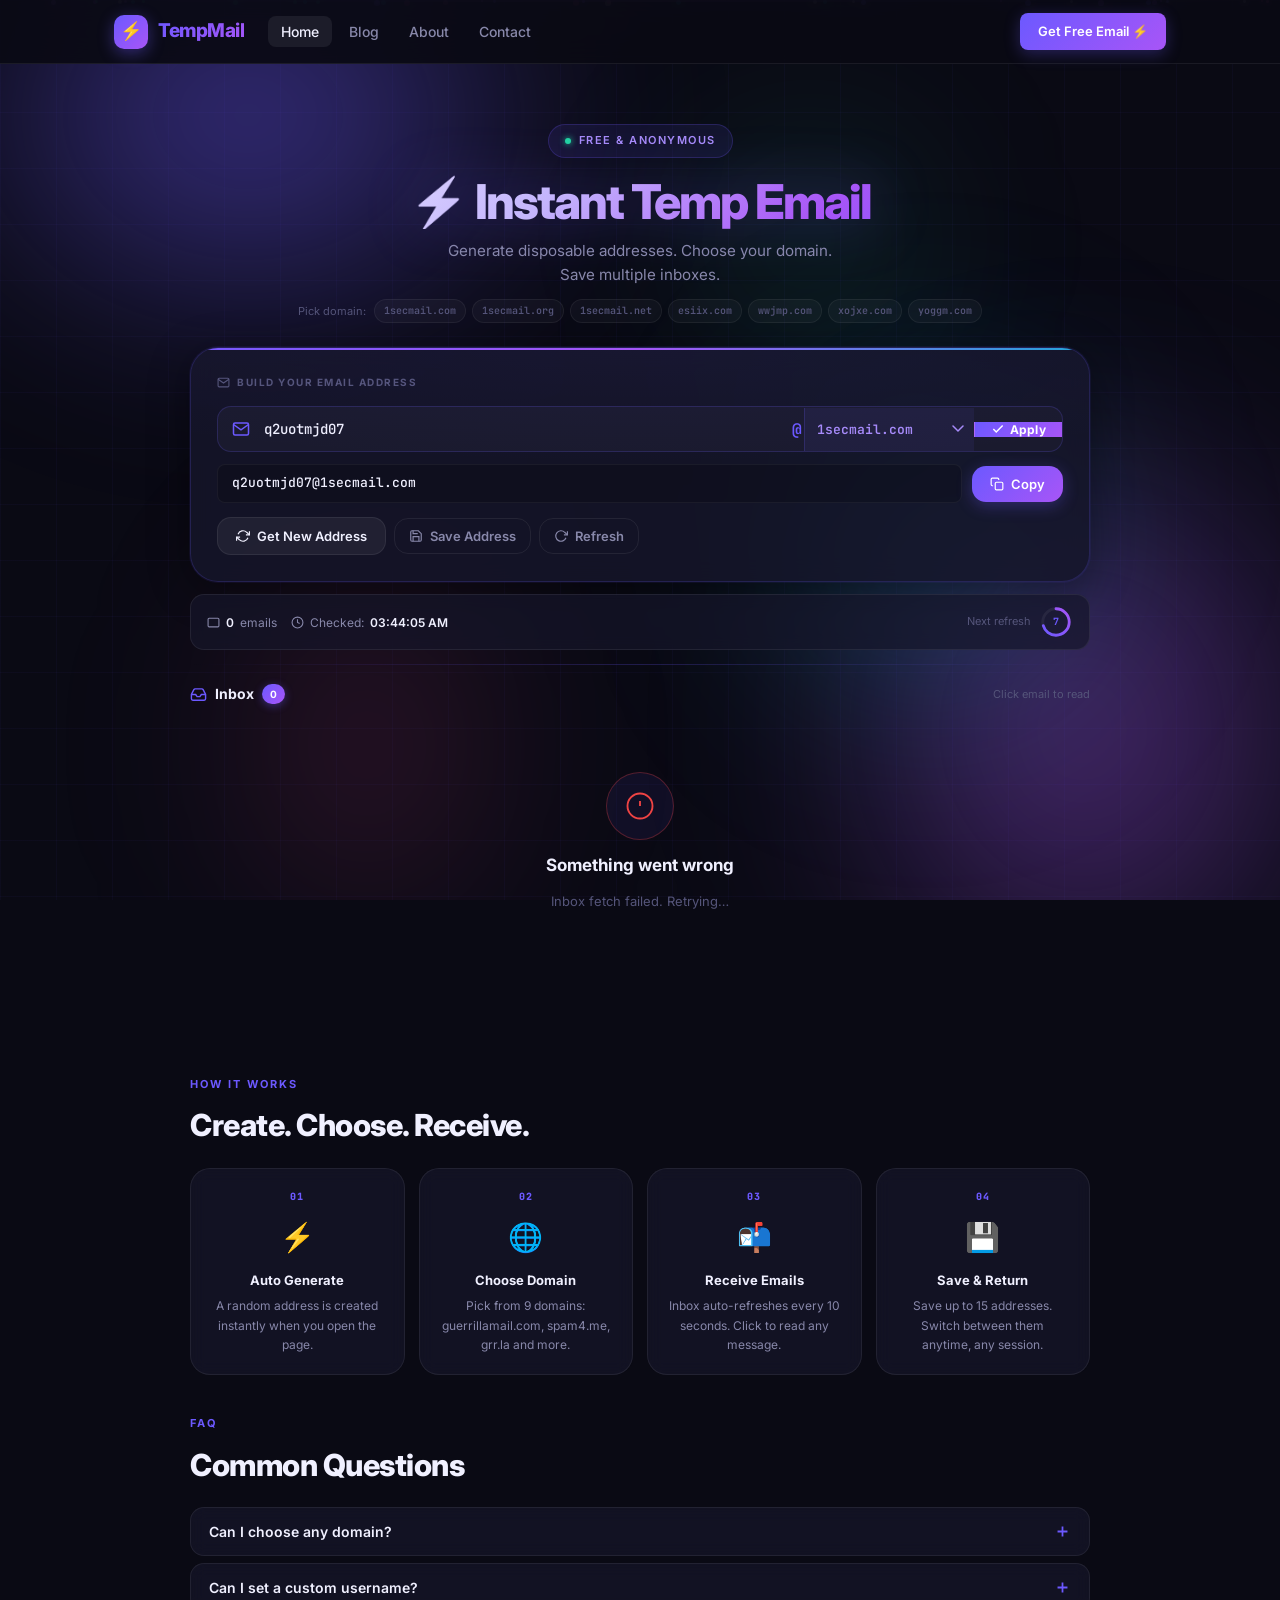
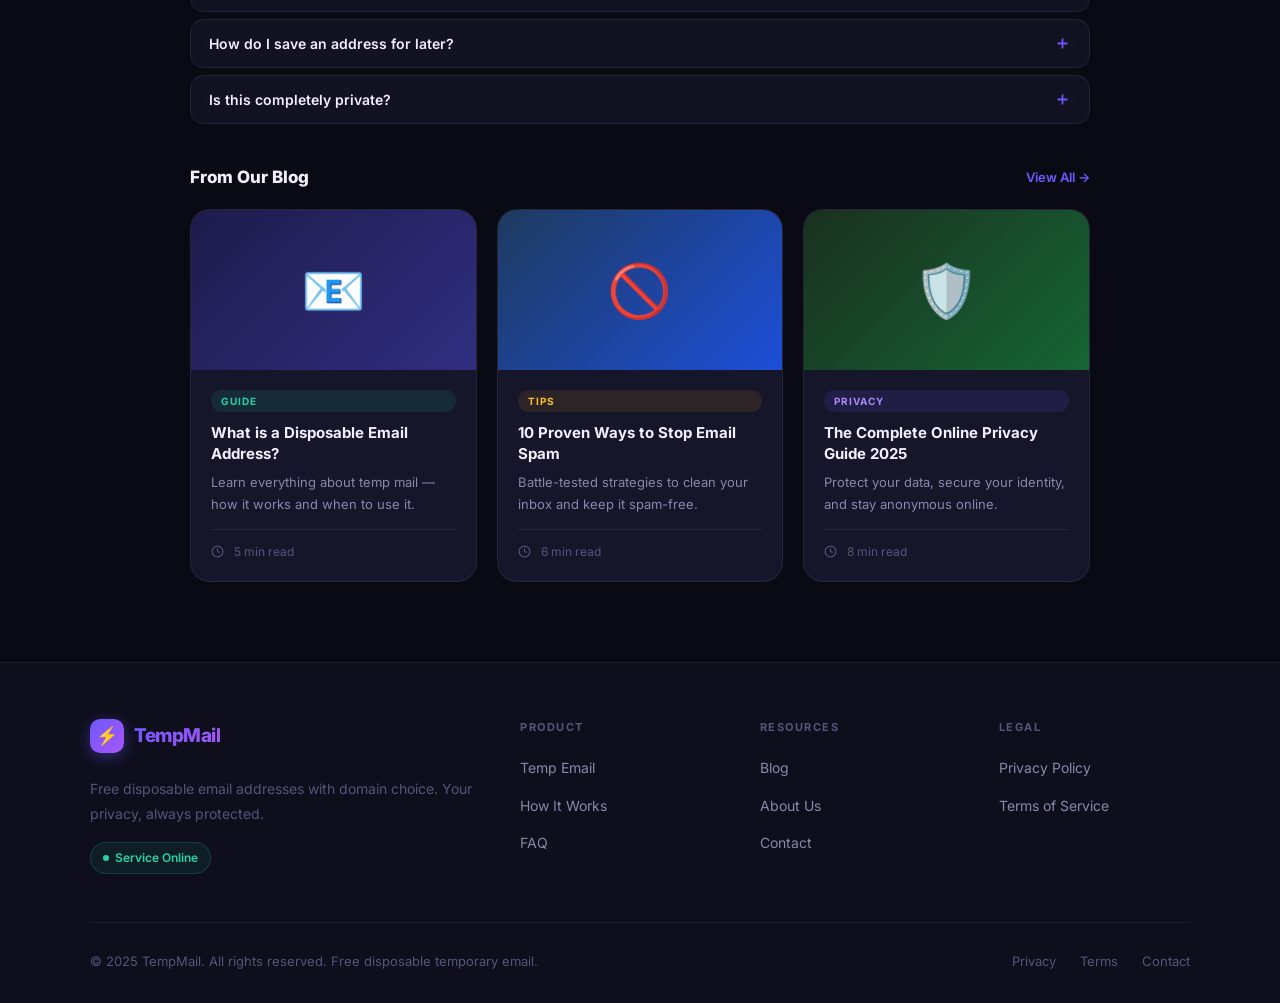
==== index.html @ 79e38f8f "TempMail v4 - 1secmail API, real domain chooser, aurora animations, fixed git email" ====
<!DOCTYPE html>
<html lang="en">
<head>
  <meta charset="UTF-8" />
  <meta name="viewport" content="width=device-width, initial-scale=1.0" />
  <title>TempMail — Free Disposable Email | Choose Your Domain</title>
  <meta name="description" content="Generate free temporary email addresses instantly. Choose your domain, save multiple inboxes, auto-refresh inbox. No sign-up required." />
  <meta name="keywords" content="temp mail, temporary email, disposable email, choose email domain, anonymous email" />
  <meta property="og:title" content="TempMail — Free Disposable Email, Choose Your Domain" />
  <meta property="og:description" content="Generate anonymous disposable emails. Pick from 9 domains. Save multiple addresses and check them anytime." />
  <meta name="theme-color" content="#0a0a14" />
  <link rel="preconnect" href="https://fonts.googleapis.com" />
  <link rel="preconnect" href="https://fonts.gstatic.com" crossorigin />
  <link href="https://fonts.googleapis.com/css2?family=Inter:wght@300;400;500;600;700;800&family=JetBrains+Mono:wght@400;500&display=swap" rel="stylesheet" />
  <link rel="stylesheet" href="styles.css" />

  <style>
  /* ================================================
     BACKGROUND ANIMATION SYSTEM
     ================================================ */

  /* Kill the default body::before/after from styles.css */
  body::before, body::after { display: none; }

  /* AURORA BLOBS */
  .aurora-layer {
    position: fixed; inset: 0;
    pointer-events: none; z-index: 0; overflow: hidden;
  }
  .blob {
    position: absolute; border-radius: 50%;
    filter: blur(90px);
    animation: blob-drift ease-in-out infinite alternate;
    will-change: transform;
  }
  .blob-1 {
    width: 700px; height: 500px;
    background: radial-gradient(ellipse, rgba(108,89,255,0.55), transparent 70%);
    top: -15%; left: -8%;
    animation-duration: 22s; animation-delay: 0s;
  }
  .blob-2 {
    width: 600px; height: 700px;
    background: radial-gradient(ellipse, rgba(168,85,247,0.45), transparent 70%);
    bottom: -20%; right: -8%;
    animation-duration: 28s; animation-delay: -10s;
  }
  .blob-3 {
    width: 450px; height: 450px;
    background: radial-gradient(ellipse, rgba(6,182,212,0.3), transparent 70%);
    top: 35%; left: 55%;
    animation-duration: 19s; animation-delay: -5s;
  }
  .blob-4 {
    width: 350px; height: 500px;
    background: radial-gradient(ellipse, rgba(236,72,153,0.2), transparent 70%);
    top: 55%; left: 15%;
    animation-duration: 24s; animation-delay: -14s;
  }
  .blob-5 {
    width: 300px; height: 300px;
    background: radial-gradient(ellipse, rgba(34,211,163,0.2), transparent 70%);
    top: 10%; right: 25%;
    animation-duration: 17s; animation-delay: -7s;
  }

  @keyframes blob-drift {
    0%   { transform: translate(0, 0) scale(1) rotate(0deg); border-radius: 50%; }
    20%  { transform: translate(80px, -50px) scale(1.12) rotate(30deg); border-radius: 60% 40% 55% 45%; }
    40%  { transform: translate(-50px, 90px) scale(0.92) rotate(70deg); border-radius: 40% 60% 45% 55%; }
    60%  { transform: translate(100px, 40px) scale(1.08) rotate(110deg); border-radius: 55% 45% 60% 40%; }
    80%  { transform: translate(-70px, -80px) scale(1.04) rotate(150deg); border-radius: 45% 55% 40% 60%; }
    100% { transform: translate(30px, -30px) scale(0.96) rotate(180deg); border-radius: 50%; }
  }

  /* GRID LAYER */
  .grid-layer {
    position: fixed; inset: 0;
    pointer-events: none; z-index: 0;
    background-image:
      linear-gradient(rgba(108,89,255,0.04) 1px, transparent 1px),
      linear-gradient(90deg, rgba(108,89,255,0.04) 1px, transparent 1px);
    background-size: 56px 56px;
    animation: grid-glow 6s ease-in-out infinite;
  }
  @keyframes grid-glow {
    0%,100% { opacity: 0.6; }
    50%      { opacity: 1.4; }
  }

  /* PARTICLE LAYER */
  .particle-layer {
    position: fixed; inset: 0;
    pointer-events: none; z-index: 0; overflow: hidden;
  }
  .particle {
    position: absolute;
    border-radius: 50%;
    animation: float-up linear infinite;
    will-change: transform, opacity;
  }
  @keyframes float-up {
    0%   { transform: translateY(110vh) translateX(0) scale(0.5); opacity: 0; }
    5%   { opacity: 1; }
    90%  { opacity: 0.7; }
    100% { transform: translateY(-10vh) translateX(var(--pdx, 0px)) scale(1); opacity: 0; }
  }

  /* SHOOTING STARS */
  .star-layer {
    position: fixed; inset: 0;
    pointer-events: none; z-index: 0; overflow: hidden;
  }
  .shooting-star {
    position: absolute;
    height: 2px;
    background: linear-gradient(90deg, transparent, rgba(255,255,255,0.8), transparent);
    border-radius: 2px;
    animation: shoot linear infinite;
    opacity: 0;
  }
  @keyframes shoot {
    0%   { transform: translateX(-200px) translateY(0) rotate(-30deg); opacity: 0; }
    5%   { opacity: 1; }
    25%  { opacity: 0; }
    100% { transform: translateX(calc(100vw + 200px)) translateY(200px) rotate(-30deg); opacity: 0; }
  }

  /* SCAN LINE (subtle) */
  .scan-line {
    position: fixed; left: 0; right: 0; height: 2px;
    background: linear-gradient(90deg, transparent 0%, rgba(108,89,255,0.25) 30%, rgba(168,85,247,0.4) 50%, rgba(108,89,255,0.25) 70%, transparent 100%);
    pointer-events: none; z-index: 0;
    animation: scan 8s ease-in-out infinite;
    box-shadow: 0 0 20px rgba(108,89,255,0.3);
  }
  @keyframes scan {
    0%   { top: -2px; opacity: 0; }
    5%   { opacity: 1; }
    95%  { opacity: 0.5; }
    100% { top: 100vh; opacity: 0; }
  }

  /* ================================================
     APP-SPECIFIC STYLES
     ================================================ */
  .app-wrapper {
    position: relative; z-index: 1;
    max-width: 940px; margin: 0 auto;
    padding: 32px 20px 60px;
  }
  .app-header { text-align: center; padding: 28px 0 24px; }
  .app-badge {
    display: inline-flex; align-items: center; gap: 8px;
    background: rgba(108,89,255,0.1); border: 1px solid rgba(108,89,255,0.22);
    border-radius: 100px; padding: 7px 16px; margin-bottom: 16px;
    font-size: 11px; font-weight: 600; color: #a78bfa;
    text-transform: uppercase; letter-spacing: 1.5px;
  }
  .live-dot {
    width: 6px; height: 6px; background: var(--success); border-radius: 50%;
    animation: ldpulse 2s ease-in-out infinite;
    box-shadow: 0 0 6px var(--success);
  }
  @keyframes ldpulse { 0%,100%{opacity:1;transform:scale(1)} 50%{opacity:0.5;transform:scale(0.8)} }

  .app-header h1 {
    font-size: clamp(1.8rem, 5vw, 3rem); font-weight: 800;
    letter-spacing: -2px;
    background: linear-gradient(135deg, #f0f0ff 0%, #c4b5fd 40%, #a855f7 70%, #6c59ff 100%);
    -webkit-background-clip: text; -webkit-text-fill-color: transparent; background-clip: text;
    margin-bottom: 10px; line-height: 1.15;
    filter: drop-shadow(0 0 30px rgba(108,89,255,0.4));
  }
  .app-header p { color: var(--text-secondary); font-size: 0.95rem; max-width: 420px; margin: 0 auto; }

  /* DOMAIN BADGES */
  .domain-chips {
    display: flex; align-items: center; gap: 6px;
    flex-wrap: wrap; justify-content: center;
    margin-top: 12px;
  }
  .domain-chip-label { font-size: 11px; color: var(--text-muted); margin-right: 2px; }
  .domain-chip {
    font-size: 10px; font-weight: 600; color: var(--text-muted);
    background: rgba(255,255,255,0.03); border: 1px solid rgba(255,255,255,0.06);
    border-radius: 100px; padding: 3px 9px; font-family: 'JetBrains Mono', monospace;
    transition: var(--ease); cursor: pointer;
  }
  .domain-chip:hover { color: var(--accent); border-color: rgba(108,89,255,0.3); background: rgba(108,89,255,0.06); }

  /* EMAIL CARD */
  .email-card {
    background: rgba(22,22,42,0.85);
    border: 1px solid rgba(108,89,255,0.2);
    border-radius: var(--r-xl); padding: 26px;
    margin-bottom: 12px;
    box-shadow: 0 8px 40px rgba(0,0,0,0.4), 0 0 0 1px rgba(108,89,255,0.1);
    position: relative; overflow: hidden;
    backdrop-filter: blur(12px);
    -webkit-backdrop-filter: blur(12px);
  }
  /* Animated top border */
  .email-card::before {
    content: '';
    position: absolute; top: 0; left: -100%; right: -100%; height: 2px;
    background: linear-gradient(90deg, transparent 0%, #6c59ff 30%, #a855f7 50%, #06b6d4 70%, transparent 100%);
    animation: shimmer-line 3s ease-in-out infinite;
  }
  @keyframes shimmer-line {
    0%   { left: -100%; right: 100%; }
    100% { left: 100%; right: -100%; }
  }
  /* Inner glow */
  .email-card::after {
    content: '';
    position: absolute; inset: 0;
    background: radial-gradient(ellipse 80% 50% at 50% 0%, rgba(108,89,255,0.05), transparent);
    pointer-events: none;
  }

  .email-card-label {
    font-size: 10px; font-weight: 700; text-transform: uppercase;
    letter-spacing: 1.5px; color: var(--text-muted);
    display: flex; align-items: center; gap: 7px; margin-bottom: 16px;
  }
  .email-card-label svg { width: 13px; height: 13px; }

  /* DOMAIN BUILDER */
  .email-builder {
    display: flex; align-items: center; gap: 0;
    background: var(--bg-input); border: 1px solid rgba(108,89,255,0.2);
    border-radius: var(--r-md); overflow: hidden;
    transition: var(--ease);
    box-shadow: 0 0 0 0 rgba(108,89,255,0);
  }
  .email-builder:focus-within {
    border-color: var(--accent);
    box-shadow: 0 0 0 3px rgba(108,89,255,0.15);
  }
  .builder-icon {
    display: flex; align-items: center; padding: 0 14px;
    color: var(--accent); flex-shrink: 0;
  }
  .builder-icon svg { width: 18px; height: 18px; }
  .username-input {
    flex: 1; min-width: 0;
    background: transparent; border: none; outline: none;
    font-family: 'JetBrains Mono', monospace;
    font-size: 14px; font-weight: 500; color: var(--text-primary);
    padding: 13px 4px 13px 0;
    caret-color: var(--accent);
  }
  .username-input::placeholder { color: var(--text-muted); }
  .at-symbol {
    font-family: 'JetBrains Mono', monospace;
    font-size: 16px; font-weight: 700; color: var(--accent);
    padding: 0 2px; flex-shrink: 0; user-select: none;
  }
  .domain-select {
    background: rgba(108,89,255,0.08); border: none; outline: none;
    border-left: 1px solid rgba(108,89,255,0.2);
    font-family: 'JetBrains Mono', monospace;
    font-size: 13px; font-weight: 600; color: #a78bfa;
    padding: 13px 10px 13px 12px;
    cursor: pointer; appearance: none;
    -webkit-appearance: none;
    background-image: url("data:image/svg+xml,%3Csvg xmlns='http://www.w3.org/2000/svg' width='12' height='8' viewBox='0 0 12 8'%3E%3Cpath d='M1 1l5 5 5-5' stroke='%23a78bfa' stroke-width='1.5' fill='none' stroke-linecap='round'/%3E%3C/svg%3E");
    background-repeat: no-repeat;
    background-position: right 10px center;
    padding-right: 30px;
    min-width: 170px;
    transition: var(--ease);
  }
  .domain-select:hover { background-color: rgba(108,89,255,0.14); }
  .domain-select option { background: #16162a; color: var(--text-primary); }

  .apply-btn {
    background: var(--accent-grad); border: none; cursor: pointer;
    color: #fff; font-family: 'Inter', sans-serif;
    font-size: 12px; font-weight: 700; letter-spacing: 0.3px;
    padding: 0 16px; height: 100%; flex-shrink: 0;
    display: flex; align-items: center; gap: 5px;
    transition: var(--ease); white-space: nowrap;
    border-left: 1px solid rgba(255,255,255,0.1);
  }
  .apply-btn:hover { filter: brightness(1.12); }
  .apply-btn:active { transform: scale(0.97); }
  .apply-btn svg { width: 14px; height: 14px; }

  /* FULL EMAIL PREVIEW */
  .email-preview-row {
    display: flex; align-items: center; gap: 10px;
    margin-top: 12px; flex-wrap: wrap;
  }
  .email-full-display {
    flex: 1; min-width: 0;
    display: flex; align-items: center; gap: 8px;
    background: rgba(0,0,0,0.2); border: 1px solid rgba(255,255,255,0.05);
    border-radius: var(--r-sm); padding: 8px 14px;
  }
  #email-display {
    font-family: 'JetBrains Mono', monospace;
    font-size: 13px; font-weight: 500; color: var(--text-primary);
    white-space: nowrap; overflow: hidden; text-overflow: ellipsis;
    flex: 1;
  }
  #email-display.dim { color: var(--text-muted); font-style: italic; }

  /* BUTTONS */
  .btn {
    display: inline-flex; align-items: center; gap: 7px;
    padding: 10px 18px; border-radius: var(--r-md);
    font-family: inherit; font-size: 13px; font-weight: 600;
    cursor: pointer; border: none; transition: var(--ease);
    white-space: nowrap;
  }
  .btn:active { transform: scale(0.97); }
  .btn svg { width: 14px; height: 14px; flex-shrink: 0; }
  .btn-primary {
    background: var(--accent-grad); color: #fff;
    box-shadow: 0 4px 16px rgba(108,89,255,0.3);
  }
  .btn-primary:hover { box-shadow: 0 6px 24px rgba(108,89,255,0.5); transform: translateY(-1px); }
  .btn-secondary { background: rgba(255,255,255,0.06); color: var(--text-primary); border: 1px solid var(--border); }
  .btn-secondary:hover { background: rgba(255,255,255,0.1); }
  .btn-ghost { background: transparent; color: var(--text-secondary); border: 1px solid var(--border); padding: 9px 14px; }
  .btn-ghost:hover { color: var(--text-primary); border-color: rgba(255,255,255,0.2); }

  .action-row {
    display: flex; align-items: center; gap: 8px;
    margin-top: 14px; flex-wrap: wrap;
  }

  /* SAVED ADDRESSES */
  #saved-section { margin-bottom: 12px; display: none; }
  .saved-header {
    display: flex; align-items: center; justify-content: space-between; margin-bottom: 10px;
  }
  .saved-header-title {
    display: flex; align-items: center; gap: 8px;
    font-size: 11px; font-weight: 700; text-transform: uppercase;
    letter-spacing: 1.5px; color: var(--text-secondary);
  }
  .saved-header-title svg { width: 14px; height: 14px; color: var(--accent); }
  .saved-count {
    background: rgba(108,89,255,0.15); color: var(--accent);
    font-size: 10px; font-weight: 700; padding: 2px 8px; border-radius: 100px;
  }
  .saved-list { display: flex; flex-direction: column; gap: 6px; }
  .saved-item {
    background: rgba(22,22,42,0.7); border: 1px solid var(--border);
    border-radius: var(--r-md); padding: 11px 14px;
    display: flex; align-items: center; justify-content: space-between;
    gap: 12px; transition: var(--ease); backdrop-filter: blur(8px);
  }
  .saved-item:hover { border-color: rgba(255,255,255,0.12); }
  .saved-item.is-active { border-color: var(--border-accent); background: rgba(108,89,255,0.07); }
  .saved-left { display: flex; align-items: center; gap: 10px; min-width: 0; flex: 1; }
  .saved-dot { width: 7px; height: 7px; border-radius: 50%; background: var(--text-muted); flex-shrink: 0; transition: var(--ease); }
  .saved-item.is-active .saved-dot { background: var(--success); box-shadow: 0 0 8px rgba(34,211,163,0.5); }
  .saved-info { min-width: 0; }
  .saved-email { font-family: 'JetBrains Mono', monospace; font-size: 12px; font-weight: 500; color: var(--text-primary); white-space: nowrap; overflow: hidden; text-overflow: ellipsis; }
  .saved-meta { font-size: 11px; color: var(--text-muted); margin-top: 2px; }
  .saved-right { display: flex; align-items: center; gap: 6px; flex-shrink: 0; }
  .saved-active-pill {
    font-size: 10px; font-weight: 700; text-transform: uppercase; letter-spacing: 0.5px;
    color: var(--success); background: rgba(34,211,163,0.1); border: 1px solid rgba(34,211,163,0.2);
    border-radius: 100px; padding: 3px 10px;
  }
  .saved-switch {
    font-size: 11px; font-weight: 600; color: var(--accent);
    background: rgba(108,89,255,0.1); border: 1px solid rgba(108,89,255,0.2);
    border-radius: var(--r-sm); padding: 4px 10px; cursor: pointer; transition: var(--ease);
  }
  .saved-switch:hover { background: rgba(108,89,255,0.2); }
  .saved-del {
    background: rgba(239,68,68,0.07); border: 1px solid rgba(239,68,68,0.15);
    border-radius: var(--r-sm); color: #f87171; padding: 4px 7px;
    cursor: pointer; transition: var(--ease); display: flex; align-items: center;
  }
  .saved-del:hover { background: rgba(239,68,68,0.18); }
  .saved-del svg { width: 12px; height: 12px; }

  /* STATUS BAR */
  .status-bar {
    display: flex; align-items: center; justify-content: space-between;
    background: rgba(22,22,42,0.7); border: 1px solid var(--border);
    border-radius: var(--r-md); padding: 10px 16px;
    margin-bottom: 14px; flex-wrap: wrap; gap: 10px;
    backdrop-filter: blur(8px);
  }
  .status-left { display: flex; align-items: center; gap: 14px; flex-wrap: wrap; }
  .status-item { display: flex; align-items: center; gap: 6px; font-size: 12px; color: var(--text-secondary); }
  .status-item svg { width: 13px; height: 13px; }
  .status-item .hi { color: var(--text-primary); font-weight: 600; }
  .timer-wrap { display: flex; align-items: center; gap: 8px; }
  .timer-ring { position: relative; width: 34px; height: 34px; flex-shrink: 0; }
  .timer-ring svg { width: 34px; height: 34px; transform: rotate(-90deg); }
  .timer-ring .tr { fill: none; stroke: rgba(255,255,255,0.06); stroke-width: 3; }
  .timer-ring .tp {
    fill: none; stroke: url(#tg); stroke-width: 3;
    stroke-linecap: round; stroke-dasharray: 88; stroke-dashoffset: 0;
    transition: stroke-dashoffset 1s linear;
  }
  .timer-num {
    position: absolute; inset: 0; display: flex; align-items: center; justify-content: center;
    font-size: 10px; font-weight: 700; color: var(--accent);
    font-family: 'JetBrains Mono', monospace;
  }

  /* INBOX */
  .inbox-header {
    display: flex; align-items: center; justify-content: space-between; margin-bottom: 10px;
  }
  .inbox-title-row { display: flex; align-items: center; gap: 8px; font-size: 14px; font-weight: 700; }
  .inbox-title-row svg { width: 17px; height: 17px; color: var(--accent); }
  .inbox-badge {
    background: var(--accent-grad); color: #fff;
    font-size: 10px; font-weight: 700; padding: 2px 8px; border-radius: 100px;
    box-shadow: 0 2px 8px rgba(108,89,255,0.4);
  }
  #inbox-list { display: flex; flex-direction: column; gap: 8px; }

  .email-item {
    background: rgba(22,22,42,0.75); border: 1px solid var(--border);
    border-radius: var(--r-md); padding: 14px 18px;
    cursor: pointer; transition: var(--ease);
    display: grid; grid-template-columns: auto 1fr auto;
    gap: 13px; align-items: center; position: relative; overflow: hidden;
    animation: itemIn 0.4s cubic-bezier(0.34,1.56,0.64,1) backwards;
    backdrop-filter: blur(8px);
  }
  @keyframes itemIn { from{opacity:0;transform:translateY(10px)} to{opacity:1;transform:translateY(0)} }
  .email-item:hover {
    background: rgba(28,28,53,0.9); border-color: rgba(108,89,255,0.35);
    box-shadow: 0 8px 36px rgba(108,89,255,0.15); transform: translateY(-2px);
  }
  .email-item.unread::before {
    content: ''; position: absolute; left: 0; top: 0; bottom: 0;
    width: 3px; background: var(--accent-grad); border-radius: 3px 0 0 3px;
  }
  .email-avatar {
    width: 42px; height: 42px; border-radius: 11px;
    display: flex; align-items: center; justify-content: center;
    font-size: 15px; font-weight: 700; color: #fff; flex-shrink: 0;
  }
  .av0{background:linear-gradient(135deg,#6c59ff,#a855f7)}
  .av1{background:linear-gradient(135deg,#06b6d4,#3b82f6)}
  .av2{background:linear-gradient(135deg,#f59e0b,#ef4444)}
  .av3{background:linear-gradient(135deg,#22d3a3,#06b6d4)}
  .av4{background:linear-gradient(135deg,#f43f5e,#a855f7)}
  .av5{background:linear-gradient(135deg,#84cc16,#22d3a3)}
  .email-meta { min-width: 0; }
  .email-sender { font-size: 13px; font-weight: 600; color: var(--text-primary); white-space: nowrap; overflow: hidden; text-overflow: ellipsis; margin-bottom: 3px; }
  .email-subject { font-size: 12px; color: var(--text-secondary); white-space: nowrap; overflow: hidden; text-overflow: ellipsis; }
  .email-time { font-size: 10px; color: var(--text-muted); font-family: 'JetBrains Mono', monospace; }

  /* SPINNERS */
  .spinner-wrap { display: flex; flex-direction: column; align-items: center; justify-content: center; padding: 48px 20px; gap: 14px; }
  .app-spinner { width: 36px; height: 36px; border: 3px solid rgba(108,89,255,0.15); border-top-color: var(--accent); border-radius: 50%; animation: aispin 0.8s linear infinite; }
  @keyframes aispin { to{transform:rotate(360deg)} }
  .spinner-text { color: var(--text-muted); font-size: 13px; }
  .empty-state { text-align: center; padding: 56px 20px; display: flex; flex-direction: column; align-items: center; gap: 12px; }
  .empty-icon { width: 68px; height: 68px; background: rgba(108,89,255,0.08); border: 1px solid rgba(108,89,255,0.15); border-radius: 50%; display: flex; align-items: center; justify-content: center; color: var(--accent); }
  .empty-icon svg { width: 30px; height: 30px; }
  .empty-state h3 { font-size: 17px; font-weight: 700; }
  .empty-state p { color: var(--text-muted); font-size: 13px; max-width: 260px; }

  /* MODAL */
  .modal-overlay {
    position: fixed; inset: 0; background: rgba(0,0,0,0.75);
    backdrop-filter: blur(12px); z-index: 500;
    display: flex; align-items: center; justify-content: center;
    padding: 20px; opacity: 0; pointer-events: none; transition: opacity 0.25s ease;
  }
  .modal-overlay.open { opacity: 1; pointer-events: all; }
  .modal {
    background: rgba(22,22,42,0.95);
    border: 1px solid rgba(108,89,255,0.25);
    border-radius: var(--r-xl); width: 100%; max-width: 700px; max-height: 90vh;
    display: flex; flex-direction: column;
    box-shadow: 0 32px 80px rgba(0,0,0,0.6), 0 0 60px rgba(108,89,255,0.15);
    transform: translateY(20px) scale(0.97); transition: transform 0.3s cubic-bezier(0.34,1.56,0.64,1);
    backdrop-filter: blur(20px);
  }
  .modal-overlay.open .modal { transform: translateY(0) scale(1); }
  .modal-header { padding: 22px 26px 18px; border-bottom: 1px solid var(--border); display: flex; align-items: flex-start; gap: 14px; }
  .modal-title-area { flex: 1; min-width: 0; }
  .modal-subject { font-size: 17px; font-weight: 700; color: var(--text-primary); margin-bottom: 8px; line-height: 1.3; }
  .modal-meta { display: flex; flex-direction: column; gap: 4px; }
  .modal-meta-row { display: flex; align-items: center; gap: 6px; font-size: 12px; color: var(--text-secondary); }
  .modal-meta-row span { color: var(--text-primary); font-weight: 500; }
  .modal-meta-row svg { width: 13px; height: 13px; }
  .modal-close {
    background: rgba(255,255,255,0.06); border: 1px solid var(--border);
    border-radius: var(--r-sm); color: var(--text-secondary); cursor: pointer;
    width: 34px; height: 34px; display: flex; align-items: center; justify-content: center;
    transition: var(--ease); flex-shrink: 0;
  }
  .modal-close:hover { background: rgba(255,255,255,0.12); color: var(--text-primary); }
  .modal-body { flex: 1; overflow-y: auto; padding: 22px 26px; }
  .modal-footer { padding: 14px 26px; border-top: 1px solid var(--border); display: flex; justify-content: flex-end; gap: 8px; }
  .email-body-text { font-size: 14px; line-height: 1.8; color: var(--text-secondary); white-space: pre-wrap; word-break: break-word; }
  .email-frame { width: 100%; border: none; background: #fff; border-radius: var(--r-md); min-height: 300px; }

  /* TOAST */
  .copy-toast {
    position: fixed; bottom: 28px; left: 50%;
    transform: translateX(-50%) translateY(80px);
    background: rgba(34,211,163,0.12); border: 1px solid rgba(34,211,163,0.3);
    color: var(--success); padding: 11px 20px; border-radius: 100px;
    font-size: 13px; font-weight: 600; backdrop-filter: blur(16px); z-index: 1000;
    transition: transform 0.35s cubic-bezier(0.34,1.56,0.64,1), opacity 0.3s ease;
    opacity: 0; display: flex; align-items: center; gap: 7px;
    box-shadow: 0 8px 32px rgba(34,211,163,0.2);
  }
  .copy-toast.show { transform: translateX(-50%) translateY(0); opacity: 1; }

  /* CONTENT SECTIONS */
  .content-outer { position: relative; z-index: 1; max-width: 940px; margin: 0 auto; padding: 0 20px; }
  .how-section { margin: 48px 0 40px; }
  .how-grid { display: grid; grid-template-columns: repeat(4,1fr); gap: 14px; }
  @media(max-width:800px){.how-grid{grid-template-columns:repeat(2,1fr)}}
  @media(max-width:480px){.how-grid{grid-template-columns:1fr}}
  .how-step {
    background: rgba(22,22,42,0.7); border: 1px solid var(--border);
    border-radius: var(--r-lg); padding: 20px; text-align: center;
    backdrop-filter: blur(8px); transition: var(--ease);
  }
  .how-step:hover { border-color: var(--border-accent); transform: translateY(-3px); }
  .how-num { font-size: 10px; font-weight: 800; color: var(--accent); text-transform: uppercase; letter-spacing: 1px; margin-bottom: 10px; font-family: 'JetBrains Mono', monospace; }
  .how-emoji { font-size: 28px; margin-bottom: 10px; }
  .how-step h3 { font-size: 13px; font-weight: 700; margin-bottom: 6px; }
  .how-step p { font-size: 12px; color: var(--text-secondary); line-height: 1.6; }

  .faq-section { margin: 40px 0; }
  .faq-item {
    background: rgba(22,22,42,0.7); border: 1px solid var(--border);
    border-radius: var(--r-md); margin-bottom: 7px; overflow: hidden;
    backdrop-filter: blur(8px);
  }
  .faq-q {
    width: 100%; text-align: left; background: none; border: none;
    padding: 15px 18px; cursor: pointer; display: flex; align-items: center; justify-content: space-between;
    font-family: inherit; font-size: 14px; font-weight: 600; color: var(--text-primary); transition: var(--ease);
  }
  .faq-q:hover { background: rgba(255,255,255,0.02); }
  .faq-q svg { width: 17px; height: 17px; color: var(--accent); transition: transform 0.25s ease; flex-shrink: 0; }
  .faq-item.open .faq-q svg { transform: rotate(45deg); }
  .faq-a { max-height: 0; overflow: hidden; transition: max-height 0.3s ease; font-size: 13px; color: var(--text-secondary); line-height: 1.75; }
  .faq-item.open .faq-a { max-height: 200px; }
  .faq-a-inner { padding: 0 18px 16px; }

  .section-hdr { display: flex; align-items: center; justify-content: space-between; margin-bottom: 18px; flex-wrap: wrap; gap: 8px; }
  .section-hdr-title { font-size: 17px; font-weight: 800; }
  .section-hdr-link { font-size: 13px; color: var(--accent); text-decoration: none; font-weight: 600; }
  .section-hdr-link:hover { text-decoration: underline; }

  .glow-divider {
    height: 1px;
    background: linear-gradient(90deg, transparent, rgba(108,89,255,0.4), transparent);
    margin: 8px 0 18px; opacity: 0.6;
  }

  /* RESPONSIVE */
  @media(max-width:580px){
    .app-wrapper { padding: 16px 14px 40px; }
    .email-builder { flex-wrap: wrap; }
    .domain-select { min-width: 130px; font-size: 11px; }
    .email-item { grid-template-columns: auto 1fr; }
    .email-time { display: none; }
    .status-bar { flex-direction: column; align-items: flex-start; }
    .modal-header,.modal-body,.modal-footer { padding-left: 16px; padding-right: 16px; }
    .action-row .btn { padding: 9px 12px; font-size: 12px; }
  }
  @media(max-width:400px){
    .apply-btn { display: none; }
  }
  </style>
</head>

<body>
  <!-- ===== BACKGROUND ANIMATION LAYERS ===== -->
  <svg width="0" height="0" style="position:absolute;overflow:hidden">
    <defs>
      <linearGradient id="tg" x1="0%" y1="0%" x2="100%" y2="100%">
        <stop offset="0%" stop-color="#6c59ff"/><stop offset="100%" stop-color="#a855f7"/>
      </linearGradient>
    </defs>
  </svg>

  <!-- Aurora blobs -->
  <div class="aurora-layer" aria-hidden="true">
    <div class="blob blob-1"></div>
    <div class="blob blob-2"></div>
    <div class="blob blob-3"></div>
    <div class="blob blob-4"></div>
    <div class="blob blob-5"></div>
  </div>

  <!-- Grid -->
  <div class="grid-layer" aria-hidden="true"></div>

  <!-- Particle container (filled by JS) -->
  <div class="particle-layer" id="particle-layer" aria-hidden="true"></div>

  <!-- Shooting stars (filled by JS) -->
  <div class="star-layer" id="star-layer" aria-hidden="true"></div>

  <!-- Scan line -->
  <div class="scan-line" aria-hidden="true"></div>

  <!-- ===== TOAST ===== -->
  <div class="copy-toast" id="copy-toast" role="alert">
    <svg viewBox="0 0 24 24" fill="none" stroke="currentColor" stroke-width="2.5" width="15" height="15"><polyline points="20 6 9 17 4 12"/></svg>
    Copied to clipboard!
  </div>

  <!-- ===== MODAL ===== -->
  <div class="modal-overlay" id="modal-overlay" role="dialog" aria-modal="true">
    <div class="modal">
      <div class="modal-header">
        <div class="modal-title-area">
          <div class="modal-subject" id="modal-subject">Loading…</div>
          <div class="modal-meta">
            <div class="modal-meta-row">
              <svg viewBox="0 0 24 24" fill="none" stroke="currentColor" stroke-width="2"><path d="M20 21v-2a4 4 0 0 0-4-4H8a4 4 0 0 0-4 4v2"/><circle cx="12" cy="7" r="4"/></svg>
              From: <span id="modal-from">—</span>
            </div>
            <div class="modal-meta-row">
              <svg viewBox="0 0 24 24" fill="none" stroke="currentColor" stroke-width="2"><rect x="3" y="4" width="18" height="18" rx="2"/><line x1="16" y1="2" x2="16" y2="6"/><line x1="8" y1="2" x2="8" y2="6"/><line x1="3" y1="10" x2="21" y2="10"/></svg>
              Received: <span id="modal-date">—</span>
            </div>
          </div>
        </div>
        <button class="modal-close" id="modal-close">
          <svg viewBox="0 0 24 24" fill="none" stroke="currentColor" stroke-width="2.5" width="17" height="17"><line x1="18" y1="6" x2="6" y2="18"/><line x1="6" y1="6" x2="18" y2="18"/></svg>
        </button>
      </div>
      <div class="modal-body" id="modal-body"></div>
      <div class="modal-footer">
        <button class="btn btn-ghost" id="modal-close-btn" style="font-size:13px;padding:8px 16px">Close</button>
      </div>
    </div>
  </div>

  <!-- ===== NAVIGATION ===== -->
  <nav class="site-nav" id="site-nav">
    <div class="nav-inner">
      <a href="/" class="nav-logo">
        <div class="nav-logo-icon">⚡</div>
        <span class="nav-logo-text">TempMail</span>
      </a>
      <ul class="nav-links">
        <li><a href="/" class="active">Home</a></li>
        <li><a href="/blog.html">Blog</a></li>
        <li><a href="/about.html">About</a></li>
        <li><a href="/contact.html">Contact</a></li>
      </ul>
      <div class="nav-right"><a href="/" class="nav-cta">Get Free Email ⚡</a></div>
      <button class="hamburger" id="hamburger" aria-label="Menu"><span></span><span></span><span></span></button>
    </div>
    <div class="mobile-nav" id="mobile-nav">
      <a href="/">⚡ Home</a><a href="/blog.html">📝 Blog</a>
      <a href="/about.html">ℹ️ About</a><a href="/contact.html">📫 Contact</a>
      <a href="/privacy.html">🔒 Privacy</a><a href="/terms.html">📋 Terms</a>
    </div>
  </nav>

  <!-- ===== MAIN APP ===== -->
  <div class="app-wrapper">
    <!-- Header -->
    <header class="app-header">
      <div class="app-badge"><div class="live-dot"></div> Free &amp; Anonymous</div>
      <h1>⚡ Instant Temp Email</h1>
      <p>Generate disposable addresses. Choose your domain. Save multiple inboxes.</p>
      <!-- Quick domain chips (filled dynamically) -->
      <div class="domain-chips" id="domain-chips">
        <span class="domain-chip-label">Pick domain:</span>
        <span style="font-size:11px;color:var(--text-muted)">Loading domains…</span>
      </div>
    </header>

    <!-- Email Card -->
    <div class="email-card">
      <div class="email-card-label">
        <svg viewBox="0 0 24 24" fill="none" stroke="currentColor" stroke-width="2"><path d="M4 4h16c1.1 0 2 .9 2 2v12c0 1.1-.9 2-2 2H4c-1.1 0-2-.9-2-2V6c0-1.1.9-2 2-2z"/><polyline points="22,6 12,13 2,6"/></svg>
        Build Your Email Address
      </div>

      <!-- DOMAIN BUILDER -->
      <div class="email-builder" id="email-builder">
        <div class="builder-icon">
          <svg viewBox="0 0 24 24" fill="none" stroke="currentColor" stroke-width="2"><path d="M4 4h16c1.1 0 2 .9 2 2v12c0 1.1-.9 2-2 2H4c-1.1 0-2-.9-2-2V6c0-1.1.9-2 2-2z"/><polyline points="22,6 12,13 2,6"/></svg>
        </div>
        <input type="text" id="username-input" class="username-input"
          placeholder="username" maxlength="50"
          onkeydown="if(event.key==='Enter')applyCustomEmail()"
          aria-label="Email username"
        />
        <span class="at-symbol">@</span>
        <select id="domain-select" class="domain-select" onchange="previewEmail()" aria-label="Email domain">
          <option value="1secmail.com">1secmail.com</option>
        </select>
        <button class="apply-btn" id="apply-btn" onclick="applyCustomEmail()">
          <svg viewBox="0 0 24 24" fill="none" stroke="currentColor" stroke-width="2.5"><polyline points="20 6 9 17 4 12"/></svg>
          Apply
        </button>
      </div>

      <!-- FULL EMAIL PREVIEW + COPY -->
      <div class="email-preview-row">
        <div class="email-full-display">
          <span id="email-display" class="dim">Generating…</span>
        </div>
        <button class="btn btn-primary" id="copy-btn" disabled>
          <svg viewBox="0 0 24 24" fill="none" stroke="currentColor" stroke-width="2"><rect x="9" y="9" width="13" height="13" rx="2"/><path d="M5 15H4a2 2 0 0 1-2-2V4a2 2 0 0 1 2-2h9a2 2 0 0 1 2 2v1"/></svg>
          Copy
        </button>
      </div>

      <!-- ACTIONS -->
      <div class="action-row">
        <button class="btn btn-secondary" id="new-addr-btn">
          <svg viewBox="0 0 24 24" fill="none" stroke="currentColor" stroke-width="2"><polyline points="23 4 23 10 17 10"/><polyline points="1 20 1 14 7 14"/><path d="M3.51 9a9 9 0 0 1 14.85-3.36L23 10M1 14l4.64 4.36A9 9 0 0 0 20.49 15"/></svg>
          Get New Address
        </button>
        <button class="btn btn-ghost" id="save-btn">
          <svg viewBox="0 0 24 24" fill="none" stroke="currentColor" stroke-width="2"><path d="M19 21H5a2 2 0 0 1-2-2V5a2 2 0 0 1 2-2h11l5 5v11a2 2 0 0 1-2 2z"/><polyline points="17,21 17,13 7,13 7,21"/><polyline points="7,3 7,8 15,8"/></svg>
          Save Address
        </button>
        <button class="btn btn-ghost" id="refresh-btn">
          <svg id="refresh-icon" viewBox="0 0 24 24" fill="none" stroke="currentColor" stroke-width="2"><polyline points="23 4 23 10 17 10"/><path d="M20.49 15a9 9 0 1 1-2.12-9.36L23 10"/></svg>
          Refresh
        </button>
      </div>
    </div>

    <!-- SAVED ADDRESSES -->
    <section id="saved-section">
      <div class="saved-header">
        <div class="saved-header-title">
          <svg viewBox="0 0 24 24" fill="none" stroke="currentColor" stroke-width="2"><path d="M19 21H5a2 2 0 0 1-2-2V5a2 2 0 0 1 2-2h11l5 5v11a2 2 0 0 1-2 2z"/></svg>
          Saved Addresses
          <span class="saved-count" id="saved-count">0</span>
        </div>
        <button class="btn btn-ghost" id="clear-all-btn" style="font-size:11px;padding:5px 10px">Clear All</button>
      </div>
      <div class="saved-list" id="saved-list"></div>
    </section>

    <!-- STATUS BAR -->
    <div class="status-bar">
      <div class="status-left">
        <div class="status-item">
          <svg viewBox="0 0 24 24" fill="none" stroke="currentColor" stroke-width="2"><path d="M4 4h16c1.1 0 2 .9 2 2v12c0 1.1-.9 2-2 2H4c-1.1 0-2-.9-2-2V6c0-1.1.9-2 2-2z"/></svg>
          <span id="email-count" class="hi">0</span> emails
        </div>
        <div class="status-item">
          <svg viewBox="0 0 24 24" fill="none" stroke="currentColor" stroke-width="2"><circle cx="12" cy="12" r="10"/><polyline points="12 6 12 12 16 14"/></svg>
          Checked: <span id="last-check" class="hi">—</span>
        </div>
      </div>
      <div class="timer-wrap">
        <span style="font-size:11px;color:var(--text-muted)">Next refresh</span>
        <div class="timer-ring">
          <svg viewBox="0 0 36 36">
            <circle class="tr" cx="18" cy="18" r="14"/>
            <circle class="tp" id="timer-prog" cx="18" cy="18" r="14"/>
          </svg>
          <div class="timer-num" id="timer-num">10</div>
        </div>
      </div>
    </div>

    <!-- INBOX -->
    <div class="glow-divider"></div>
    <div class="inbox-header">
      <div class="inbox-title-row">
        <svg viewBox="0 0 24 24" fill="none" stroke="currentColor" stroke-width="2"><polyline points="22 12 16 12 14 15 10 15 8 12 2 12"/><path d="M5.45 5.11L2 12v6a2 2 0 0 0 2 2h16a2 2 0 0 0 2-2v-6l-3.45-6.89A2 2 0 0 0 16.76 4H7.24a2 2 0 0 0-1.79 1.11z"/></svg>
        Inbox
        <span class="inbox-badge" id="inbox-badge">0</span>
      </div>
      <span style="font-size:11px;color:var(--text-muted)">Click email to read</span>
    </div>
    <div id="inbox-list"></div>
  </div>

  <!-- ===== CONTENT (SEO / AdSense) ===== -->
  <div class="content-outer">
    <section class="how-section">
      <div style="margin-bottom:18px">
        <div class="section-label">How it works</div>
        <div class="section-title">Create. Choose. Receive.</div>
      </div>
      <div class="how-grid">
        <div class="how-step"><div class="how-num">01</div><div class="how-emoji">⚡</div><h3>Auto Generate</h3><p>A random address is created instantly when you open the page.</p></div>
        <div class="how-step"><div class="how-num">02</div><div class="how-emoji">🌐</div><h3>Choose Domain</h3><p>Pick from 9 domains: guerrillamail.com, spam4.me, grr.la and more.</p></div>
        <div class="how-step"><div class="how-num">03</div><div class="how-emoji">📬</div><h3>Receive Emails</h3><p>Inbox auto-refreshes every 10 seconds. Click to read any message.</p></div>
        <div class="how-step"><div class="how-num">04</div><div class="how-emoji">💾</div><h3>Save & Return</h3><p>Save up to 15 addresses. Switch between them anytime, any session.</p></div>
      </div>
    </section>

    <section class="faq-section">
      <div style="margin-bottom:18px">
        <div class="section-label">FAQ</div>
        <div class="section-title">Common Questions</div>
      </div>
      <div class="faq-item">
        <button class="faq-q">Can I choose any domain?<svg viewBox="0 0 24 24" fill="none" stroke="currentColor" stroke-width="2.5"><line x1="12" y1="5" x2="12" y2="19"/><line x1="5" y1="12" x2="19" y2="12"/></svg></button>
        <div class="faq-a"><div class="faq-a-inner">Yes! All available domains are loaded live from the 1secmail API and shown in the dropdown and quick-pick chips. Each is a real, distinct domain — choose any one and emails sent to it will arrive in your inbox.</div></div>
      </div>
      <div class="faq-item">
        <button class="faq-q">Can I set a custom username?<svg viewBox="0 0 24 24" fill="none" stroke="currentColor" stroke-width="2.5"><line x1="12" y1="5" x2="12" y2="19"/><line x1="5" y1="12" x2="19" y2="12"/></svg></button>
        <div class="faq-a"><div class="faq-a-inner">Yes! Type any username in the left field, choose your domain, and click "Apply". The system will update your inbox to that address immediately.</div></div>
      </div>
      <div class="faq-item">
        <button class="faq-q">How do I save an address for later?<svg viewBox="0 0 24 24" fill="none" stroke="currentColor" stroke-width="2.5"><line x1="12" y1="5" x2="12" y2="19"/><line x1="5" y1="12" x2="19" y2="12"/></svg></button>
        <div class="faq-a"><div class="faq-a-inner">Click the "Save Address" button. Your address is stored in your browser's localStorage — never on a server. Return anytime and click "Switch" to reload that inbox.</div></div>
      </div>
      <div class="faq-item">
        <button class="faq-q">Is this completely private?<svg viewBox="0 0 24 24" fill="none" stroke="currentColor" stroke-width="2.5"><line x1="12" y1="5" x2="12" y2="19"/><line x1="5" y1="12" x2="19" y2="12"/></svg></button>
        <div class="faq-a"><div class="faq-a-inner">Yes. We have no backend server. Your saved addresses live only in your browser. Emails are fetched directly from the Guerrilla Mail API. We see nothing.</div></div>
      </div>
    </section>

    <section style="margin:40px 0 20px">
      <div class="section-hdr">
        <div class="section-hdr-title">From Our Blog</div>
        <a href="/blog.html" class="section-hdr-link">View All →</a>
      </div>
      <div class="blog-grid">
        <a href="/blog/what-is-disposable-email.html" class="blog-card">
          <div class="blog-thumb blog-thumb-1">📧</div>
          <div class="blog-body"><span class="blog-tag t-guide">Guide</span><div class="blog-card-title">What is a Disposable Email Address?</div><div class="blog-card-excerpt">Learn everything about temp mail — how it works and when to use it.</div><div class="blog-card-foot"><svg viewBox="0 0 24 24" fill="none" stroke="currentColor" stroke-width="2"><circle cx="12" cy="12" r="10"/><polyline points="12 6 12 12 16 14"/></svg>5 min read</div></div>
        </a>
        <a href="/blog/how-to-stop-email-spam.html" class="blog-card">
          <div class="blog-thumb blog-thumb-2">🚫</div>
          <div class="blog-body"><span class="blog-tag t-tips">Tips</span><div class="blog-card-title">10 Proven Ways to Stop Email Spam</div><div class="blog-card-excerpt">Battle-tested strategies to clean your inbox and keep it spam-free.</div><div class="blog-card-foot"><svg viewBox="0 0 24 24" fill="none" stroke="currentColor" stroke-width="2"><circle cx="12" cy="12" r="10"/><polyline points="12 6 12 12 16 14"/></svg>6 min read</div></div>
        </a>
        <a href="/blog/online-privacy-guide-2025.html" class="blog-card">
          <div class="blog-thumb blog-thumb-3">🛡️</div>
          <div class="blog-body"><span class="blog-tag t-privacy">Privacy</span><div class="blog-card-title">The Complete Online Privacy Guide 2025</div><div class="blog-card-excerpt">Protect your data, secure your identity, and stay anonymous online.</div><div class="blog-card-foot"><svg viewBox="0 0 24 24" fill="none" stroke="currentColor" stroke-width="2"><circle cx="12" cy="12" r="10"/><polyline points="12 6 12 12 16 14"/></svg>8 min read</div></div>
        </a>
      </div>
    </section>
  </div>

  <!-- FOOTER -->
  <footer class="site-footer">
    <div class="footer-inner">
      <div class="footer-grid">
        <div>
          <a href="/" class="nav-logo" style="margin-bottom:12px;display:inline-flex"><div class="nav-logo-icon">⚡</div><span class="nav-logo-text">TempMail</span></a>
          <p class="footer-brand-desc">Free disposable email addresses with domain choice. Your privacy, always protected.</p>
          <div class="footer-badge"><span class="dot"></span> Service Online</div>
        </div>
        <div><div class="footer-col-title">Product</div><ul class="footer-links"><li><a href="/">Temp Email</a></li><li><a href="/#how-it-works">How It Works</a></li><li><a href="/#faq">FAQ</a></li></ul></div>
        <div><div class="footer-col-title">Resources</div><ul class="footer-links"><li><a href="/blog.html">Blog</a></li><li><a href="/about.html">About Us</a></li><li><a href="/contact.html">Contact</a></li></ul></div>
        <div><div class="footer-col-title">Legal</div><ul class="footer-links"><li><a href="/privacy.html">Privacy Policy</a></li><li><a href="/terms.html">Terms of Service</a></li></ul></div>
      </div>
      <div class="footer-bottom">
        <p class="footer-copy">© 2025 TempMail. All rights reserved. Free disposable temporary email.</p>
        <div class="footer-legal"><a href="/privacy.html">Privacy</a><a href="/terms.html">Terms</a><a href="/contact.html">Contact</a></div>
      </div>
    </div>
  </footer>

  <script>
  /* ================================================
     TEMPMAIL v4 — 1SECMAIL API + DOMAIN CHOOSER
     Powered by: https://www.1secmail.com/api/v1/
     Free, no key, 7+ real domains, real domain choice
     ================================================ */

  /* ===== BACKGROUND ANIMATION INIT ===== */
  (function initBG() {
    const pcLayer = document.getElementById('particle-layer');
    const colors = ['rgba(108,89,255,0.8)','rgba(168,85,247,0.7)','rgba(34,211,163,0.6)','rgba(255,255,255,0.5)','rgba(6,182,212,0.6)','rgba(236,72,153,0.5)'];
    const count = window.innerWidth < 600 ? 18 : 38;
    for (let i = 0; i < count; i++) {
      const p = document.createElement('div'); p.className = 'particle';
      const size = Math.random() * 4 + 2;
      const color = colors[Math.floor(Math.random() * colors.length)];
      p.style.cssText = `left:${(Math.random()*100).toFixed(1)}%;width:${size.toFixed(1)}px;height:${size.toFixed(1)}px;background:${color};box-shadow:0 0 ${(size*2).toFixed(0)}px ${color};animation-duration:${(Math.random()*18+10).toFixed(1)}s;animation-delay:-${(Math.random()*20).toFixed(1)}s;--pdx:${((Math.random()-0.5)*180).toFixed(0)}px;`;
      pcLayer.appendChild(p);
    }
    const starLayer = document.getElementById('star-layer');
    const starCount = window.innerWidth < 600 ? 3 : 6;
    for (let i = 0; i < starCount; i++) {
      const s = document.createElement('div'); s.className = 'shooting-star';
      s.style.cssText = `width:${(Math.random()*160+60).toFixed(0)}px;top:${(Math.random()*60).toFixed(1)}%;left:${(Math.random()*60).toFixed(1)}%;animation-duration:${(Math.random()*4+3).toFixed(1)}s;animation-delay:-${(Math.random()*20).toFixed(1)}s;box-shadow:0 0 8px rgba(255,255,255,0.6);`;
      starLayer.appendChild(s);
    }
  })();

  /* ===== 1SECMAIL API CONFIG ===== */
  // Free API — https://www.1secmail.com/api/v1/
  // No key, no registration, real distinct domains, CORS-friendly
  const API1 = 'https://www.1secmail.com/api/v1/';
  const SAVED_KEY = 'tm_saved_v4';
  const REFRESH_SECS = 10;
  const FALLBACK_DOMAINS = ['1secmail.com','1secmail.org','1secmail.net','esiix.com','wwjmp.com','xojxe.com','yoggm.com'];

  let availableDomains = [...FALLBACK_DOMAINS];
  let currentEmail = '';
  let currentUser = '';
  let currentDomain = '1secmail.com';
  let emails = [];
  let emailCount = 0;
  let countdown = REFRESH_SECS;
  let timerInterval = null;

  /* ===== API HELPERS ===== */
  async function apiGet(params) {
    const url = new URL(API1);
    Object.entries(params).forEach(([k,v]) => url.searchParams.set(k, v));
    const r = await fetch(url.toString());
    if (!r.ok) throw new Error('API error ' + r.status);
    return r.json();
  }

  /* ===== LOAD DOMAINS ===== */
  async function loadDomains() {
    try {
      const list = await apiGet({ action: 'getDomainList' });
      if (Array.isArray(list) && list.length) availableDomains = list;
    } catch { /* use fallback */ }
    populateDomainUI();
  }

  function populateDomainUI() {
    // Update dropdown
    const sel = document.getElementById('domain-select');
    sel.innerHTML = availableDomains.map(d => `<option value="${d}">${d}</option>`).join('');
    sel.value = currentDomain || availableDomains[0];
    // Update chips
    const chips = document.getElementById('domain-chips');
    chips.innerHTML = '<span class="domain-chip-label">Pick domain:</span>' +
      availableDomains.map(d => `<span class="domain-chip" onclick="quickDomain('${d}')">${d}</span>`).join('');
  }

  /* ===== RANDOM USERNAME ===== */
  function randUser() {
    const chars = 'abcdefghijklmnopqrstuvwxyz0123456789';
    let u = '';
    for (let i = 0; i < 10; i++) u += chars[Math.floor(Math.random() * chars.length)];
    return u;
  }

  /* ===== LOCAL STORAGE ===== */
  function getSaved(){try{return JSON.parse(localStorage.getItem(SAVED_KEY)||'[]');}catch{return[];}}
  function setSaved(a){localStorage.setItem(SAVED_KEY,JSON.stringify(a));}
  function isSaved(e){return getSaved().some(a=>a.email===e);}
  function saveAddress(email){
    if(!email||isSaved(email))return false;
    const s=getSaved(); s.unshift({email, savedAt:Date.now()});
    setSaved(s.slice(0,15)); return true;
  }
  function removeAddress(email){setSaved(getSaved().filter(a=>a.email!==email));renderSaved();}
  function clearAll(){if(!confirm('Remove all saved addresses?'))return;setSaved([]);renderSaved();}
  function timeAgo(ts){const s=(Date.now()-ts)/1000;if(s<60)return'just now';if(s<3600)return Math.floor(s/60)+'m ago';if(s<86400)return Math.floor(s/3600)+'h ago';return Math.floor(s/86400)+'d ago';}

  function renderSaved(){
    const saved=getSaved();
    const section=document.getElementById('saved-section');
    const list=document.getElementById('saved-list');
    const cnt=document.getElementById('saved-count');
    if(saved.length===0){section.style.display='none';return;}
    section.style.display='block'; cnt.textContent=saved.length;
    list.innerHTML=saved.map(addr=>{
      const active=addr.email===currentEmail;
      const e=v=>v.replace(/'/g,"\\'").replace(/"/g,'&quot;');
      return`<div class="saved-item${active?' is-active':''}">
        <div class="saved-left">
          <div class="saved-dot"></div>
          <div class="saved-info">
            <div class="saved-email">${escHtml(addr.email)}</div>
            <div class="saved-meta">Saved ${timeAgo(addr.savedAt)}</div>
          </div>
        </div>
        <div class="saved-right">
          ${active?'<span class="saved-active-pill">Active</span>':`<button class="saved-switch" onclick="switchTo('${e(addr.email)}')">Switch</button>`}
          <button class="saved-del" onclick="removeAddress('${e(addr.email)}')" aria-label="Remove">
            <svg viewBox="0 0 24 24" fill="none" stroke="currentColor" stroke-width="2.5"><line x1="18" y1="6" x2="6" y2="18"/><line x1="6" y1="6" x2="18" y2="18"/></svg>
          </button>
        </div>
      </div>`;
    }).join('');
  }

  /* ===== SET EMAIL DISPLAY ===== */
  function setEmailDisplay(user, domain){
    currentUser = user; currentDomain = domain;
    currentEmail = `${user}@${domain}`;
    const el = document.getElementById('email-display');
    el.textContent = currentEmail; el.classList.remove('dim');
    document.getElementById('copy-btn').disabled = false;
    document.getElementById('username-input').value = user;
    const sel = document.getElementById('domain-select');
    if([...sel.options].some(o=>o.value===domain)) sel.value = domain;
  }

  /* ===== INIT EMAIL ===== */
  async function initEmail(){
    const el = document.getElementById('email-display');
    el.textContent = 'Generating address…'; el.classList.add('dim');
    document.getElementById('copy-btn').disabled = true;
    document.getElementById('inbox-list').innerHTML = buildSpinner();
    emails=[]; emailCount=0;
    const user = randUser();
    const domain = availableDomains[0] || '1secmail.com';
    setEmailDisplay(user, domain);
    await fetchEmails(false);
    startTimer(); renderSaved();
  }

  /* ===== APPLY CUSTOM EMAIL ===== */
  async function applyCustomEmail(){
    const rawUser = document.getElementById('username-input').value.trim().toLowerCase();
    const user = rawUser.replace(/[^a-z0-9._-]/g,'').slice(0,40);
    const domain = document.getElementById('domain-select').value;
    if(user.length < 3){
      document.getElementById('username-input').style.outline='2px solid #ef4444';
      setTimeout(()=>document.getElementById('username-input').style.outline='',1500);
      return;
    }
    clearInterval(timerInterval);
    emails=[]; emailCount=0;
    setEmailDisplay(user, domain);
    await fetchEmails(false);
    startTimer(); renderSaved();
    window.scrollTo({top:0,behavior:'smooth'});
  }

  /* ===== QUICK DOMAIN CHIP ===== */
  function quickDomain(domain){
    document.getElementById('domain-select').value = domain;
    applyCustomEmail();
  }

  /* ===== PREVIEW WHILE TYPING ===== */
  function previewEmail(){
    const user = document.getElementById('username-input').value || currentUser;
    const domain = document.getElementById('domain-select').value;
    const el = document.getElementById('email-display');
    if(user){el.textContent=`${user}@${domain}`;el.classList.remove('dim');}
  }

  /* ===== SWITCH SAVED ADDRESS ===== */
  async function switchTo(email){
    if(email===currentEmail)return;
    clearInterval(timerInterval);
    emails=[]; emailCount=0;
    const parts=email.split('@');
    setEmailDisplay(parts[0]||email, parts[1]||currentDomain);
    document.getElementById('inbox-list').innerHTML=buildSpinner();
    await fetchEmails(false);
    startTimer(); renderSaved();
    window.scrollTo({top:0,behavior:'smooth'});
  }

  /* ===== FETCH INBOX (1secmail) ===== */
  async function fetchEmails(silent){
    if(!silent)document.getElementById('refresh-icon').classList.add('spin-icon');
    try{
      // 1secmail: GET /api/v1/?action=getMessages&login=USER&domain=DOMAIN
      const list = await apiGet({action:'getMessages', login:currentUser, domain:currentDomain});
      emails = Array.isArray(list) ? list : [];
      emailCount = emails.length;
      renderInbox();
    }catch{
      if(!silent)document.getElementById('inbox-list').innerHTML=buildError('Inbox fetch failed. Retrying…');
    }finally{
      document.getElementById('refresh-icon').classList.remove('spin-icon');
      updateStatus();
    }
  }

  /* ===== RENDER INBOX ===== */
  function renderInbox(){
    const c=document.getElementById('inbox-list');
    document.getElementById('inbox-badge').textContent=emailCount;
    if(emailCount===0){c.innerHTML=buildEmpty();return;}
    c.innerHTML=emails.map((e,i)=>{
      const ch=(e.from||'?').charAt(0).toUpperCase();
      return`<div class="email-item unread" id="mi-${e.id}" style="animation-delay:${i*0.05}s"
        onclick="openEmail(${e.id})" role="button" tabindex="0"
        onkeydown="if(event.key==='Enter')openEmail(${e.id})">
        <div class="email-avatar av${ch.charCodeAt(0)%6}">${ch}</div>
        <div class="email-meta">
          <div class="email-sender">${escHtml(e.from||'Unknown')}</div>
          <div class="email-subject">${escHtml(e.subject||'(No Subject)')}</div>
        </div>
        <div class="email-time">${fmtTime(e.date)}</div>
      </div>`;
    }).join('');
  }

  /* ===== OPEN EMAIL (1secmail) ===== */
  async function openEmail(id){
    openModal();
    document.getElementById('modal-subject').textContent='Loading…';
    document.getElementById('modal-from').textContent='…';
    document.getElementById('modal-date').textContent='…';
    document.getElementById('modal-body').innerHTML=buildSpinner();
    try{
      // 1secmail: GET /api/v1/?action=readMessage&login=USER&domain=DOMAIN&id=ID
      const d = await apiGet({action:'readMessage', login:currentUser, domain:currentDomain, id});
      document.getElementById('modal-subject').textContent=d.subject||'(No Subject)';
      document.getElementById('modal-from').textContent=d.from||'—';
      document.getElementById('modal-date').textContent=fmtDate1sec(d.date);
      const body=document.getElementById('modal-body');
      const htmlBody = d.htmlBody || d.body || '';
      if(htmlBody && /<[a-z][\s\S]*>/i.test(htmlBody)){
        const iframe=document.createElement('iframe');
        iframe.className='email-frame'; iframe.sandbox='allow-same-origin'; iframe.title='Email';
        body.innerHTML=''; body.appendChild(iframe);
        const doc=iframe.contentDocument||iframe.contentWindow.document;
        doc.open(); doc.write(htmlBody); doc.close();
        setTimeout(()=>{iframe.style.height=Math.min((doc.documentElement||doc.body).scrollHeight+32,500)+'px';},100);
      }else{
        body.innerHTML=`<div class="email-body-text">${escHtml(stripHtml(htmlBody||d.textBody||'(Empty)'))}</div>`;
      }
      const el=document.getElementById('mi-'+id);
      if(el)el.classList.remove('unread');
    }catch{
      document.getElementById('modal-body').innerHTML=buildError('Could not load email content.');
    }
  }

  /* ===== MODAL ===== */
  function openModal(){document.getElementById('modal-overlay').classList.add('open');document.body.style.overflow='hidden';}
  function closeModal(){document.getElementById('modal-overlay').classList.remove('open');document.body.style.overflow='';}

  /* ===== COPY ===== */
  async function copyEmail(){
    if(!currentEmail)return;
    try{await navigator.clipboard.writeText(currentEmail);}
    catch{const t=document.createElement('textarea');t.value=currentEmail;t.style.cssText='position:fixed;opacity:0;';document.body.appendChild(t);t.select();document.execCommand('copy');document.body.removeChild(t);}
    const toast=document.getElementById('copy-toast');
    toast.classList.add('show');
    setTimeout(()=>toast.classList.remove('show'),2500);
  }

  /* ===== TIMER ===== */
  const CIRC=2*Math.PI*14;
  function startTimer(){
    clearInterval(timerInterval);
    countdown=REFRESH_SECS; updateTimer();
    timerInterval=setInterval(()=>{
      countdown--; updateTimer();
      if(countdown<=0){countdown=REFRESH_SECS;fetchEmails(true);}
    },1000);
  }
  function updateTimer(){
    document.getElementById('timer-num').textContent=countdown;
    document.getElementById('timer-prog').style.strokeDashoffset=CIRC*(1-countdown/REFRESH_SECS);
  }
  function updateStatus(){
    document.getElementById('email-count').textContent=emailCount;
    document.getElementById('last-check').textContent=new Date().toLocaleTimeString([],{hour:'2-digit',minute:'2-digit',second:'2-digit'});
  }
  function buildSpinner(){return'<div class="spinner-wrap"><div class="app-spinner"></div><div class="spinner-text">Fetching messages…</div></div>';}
  function buildEmpty(){return'<div class="empty-state"><div class="empty-icon"><svg viewBox="0 0 24 24" fill="none" stroke="currentColor" stroke-width="1.5"><path d="M4 4h16c1.1 0 2 .9 2 2v12c0 1.1-.9 2-2 2H4c-1.1 0-2-.9-2-2V6c0-1.1.9-2 2-2z"/><polyline points="22,6 12,13 2,6"/></svg></div><h3>No emails yet</h3><p>Inbox is empty. Auto-refreshes every 10 seconds.</p></div>';}
  function buildError(msg){return`<div class="empty-state"><div class="empty-icon" style="border-color:rgba(239,68,68,.3);color:#ef4444"><svg viewBox="0 0 24 24" fill="none" stroke="currentColor" stroke-width="1.5"><circle cx="12" cy="12" r="10"/><line x1="12" y1="8" x2="12" y2="12"/><line x1="12" y1="16" x2="12.01" y2="16"/></svg></div><h3>Something went wrong</h3><p>${msg}</p></div>`;}
  function escHtml(s){return String(s).replace(/&/g,'&amp;').replace(/</g,'&lt;').replace(/>/g,'&gt;').replace(/"/g,'&quot;');}
  function stripHtml(h){return h.replace(/<[^>]*>/g,'').replace(/&nbsp;/g,' ').replace(/&amp;/g,'&').replace(/&lt;/g,'<').replace(/&gt;/g,'>');
  }
  // 1secmail returns date as string "2025-04-18 14:22:11"
  function fmtTime(ds){if(!ds)return'—';const d=new Date(ds),now=new Date(),diff=(now-d)/1e3;if(isNaN(d))return ds;if(diff<60)return'Just now';if(diff<3600)return Math.floor(diff/60)+'m ago';if(diff<86400)return d.toLocaleTimeString([],{hour:'2-digit',minute:'2-digit'});return d.toLocaleDateString([],{month:'short',day:'numeric'});}
  function fmtDate1sec(ds){if(!ds)return'—';const d=new Date(ds);if(isNaN(d))return ds;return d.toLocaleString([],{year:'numeric',month:'short',day:'numeric',hour:'2-digit',minute:'2-digit'});}

  /* ===== SPIN CSS ===== */
  document.head.insertAdjacentHTML('beforeend','<style>.spin-icon{animation:rsp .8s linear infinite}@keyframes rsp{to{transform:rotate(360deg)}}</style>');

  /* ===== EVENT LISTENERS ===== */
  document.getElementById('copy-btn').addEventListener('click', copyEmail);
  document.getElementById('username-input').addEventListener('input', previewEmail);
  document.getElementById('save-btn').addEventListener('click',()=>{
    if(!currentEmail)return;
    const ok=saveAddress(currentEmail);
    renderSaved();
    if(!ok){alert('Address already saved!');return;}
    const b=document.getElementById('save-btn'); const orig=b.innerHTML;
    b.innerHTML='<svg viewBox="0 0 24 24" fill="none" stroke="currentColor" stroke-width="2" width="14" height="14"><polyline points="20 6 9 17 4 12"/></svg> Saved!';
    setTimeout(()=>{b.innerHTML=orig;},2000);
  });
  document.getElementById('new-addr-btn').addEventListener('click',()=>{
    if(currentEmail)saveAddress(currentEmail);
    clearInterval(timerInterval);
    emails=[]; emailCount=0; currentEmail=''; currentUser='';
    initEmail();
  });
  document.getElementById('refresh-btn').addEventListener('click',()=>{countdown=REFRESH_SECS;fetchEmails(false);});
  document.getElementById('clear-all-btn').addEventListener('click',clearAll);
  document.getElementById('modal-close').addEventListener('click',closeModal);
  document.getElementById('modal-close-btn').addEventListener('click',closeModal);
  document.getElementById('modal-overlay').addEventListener('click',e=>{if(e.target===document.getElementById('modal-overlay'))closeModal();});
  document.addEventListener('keydown',e=>{if(e.key==='Escape')closeModal();});

  /* ===== MOBILE NAV ===== */
  document.getElementById('hamburger').addEventListener('click',()=>document.getElementById('mobile-nav').classList.toggle('open'));

  /* ===== FAQ ===== */
  document.querySelectorAll('.faq-q').forEach(btn=>{
    btn.addEventListener('click',()=>{
      const item=btn.parentElement;
      const wasOpen=item.classList.contains('open');
      document.querySelectorAll('.faq-item').forEach(i=>i.classList.remove('open'));
      if(!wasOpen)item.classList.add('open');
    });
  });

  /* ===== BOOT ===== */
  // Load real domain list first, then init inbox
  loadDomains().then(() => initEmail());
  </script>
</body>
</html>
---- styles.css ----
/* =========================================
   TEMPMAIL — SHARED STYLESHEET v2.0
   ========================================= */

/* RESET */
*, *::before, *::after { box-sizing: border-box; margin: 0; padding: 0; }

/* VARIABLES */
:root {
  --bg-base: #0a0a14;
  --bg-surface: #0e0e1c;
  --bg-card: #16162a;
  --bg-card-hover: #1c1c35;
  --bg-input: #1a1a2e;
  --border: rgba(255,255,255,0.07);
  --border-accent: rgba(108,89,255,0.35);
  --accent: #6c59ff;
  --accent-2: #a855f7;
  --accent-grad: linear-gradient(135deg, #6c59ff 0%, #a855f7 100%);
  --text-primary: #f0f0ff;
  --text-secondary: #8888aa;
  --text-muted: #55557a;
  --success: #22d3a3;
  --danger: #ef4444;
  --warning: #f59e0b;
  --nav-h: 64px;
  --max-w: 1100px;
  --r-sm: 8px;
  --r-md: 14px;
  --r-lg: 20px;
  --r-xl: 28px;
  --shadow: 0 4px 24px rgba(0,0,0,0.4);
  --glow: 0 8px 40px rgba(108,89,255,0.15);
  --ease: all 0.2s cubic-bezier(0.4,0,0.2,1);
}

/* BASE */
html { scroll-behavior: smooth; }
body {
  font-family: 'Inter', -apple-system, BlinkMacSystemFont, sans-serif;
  background: var(--bg-base);
  color: var(--text-primary);
  min-height: 100vh;
  line-height: 1.6;
  overflow-x: hidden;
}
body::before {
  content: '';
  position: fixed; inset: 0;
  background:
    radial-gradient(ellipse 900px 700px at 10% -5%, rgba(108,89,255,0.07) 0%, transparent 70%),
    radial-gradient(ellipse 600px 500px at 90% 110%, rgba(168,85,247,0.05) 0%, transparent 70%);
  pointer-events: none; z-index: 0;
}
body::after {
  content: '';
  position: fixed; inset: 0;
  background-image:
    linear-gradient(rgba(108,89,255,0.025) 1px, transparent 1px),
    linear-gradient(90deg, rgba(108,89,255,0.025) 1px, transparent 1px);
  background-size: 60px 60px;
  pointer-events: none; z-index: 0;
}

/* ===== NAVIGATION ===== */
.site-nav {
  position: sticky; top: 0; z-index: 200;
  height: var(--nav-h);
  background: rgba(10,10,20,0.92);
  backdrop-filter: blur(20px);
  -webkit-backdrop-filter: blur(20px);
  border-bottom: 1px solid var(--border);
}
.nav-inner {
  max-width: var(--max-w); margin: 0 auto;
  padding: 0 24px; height: 100%;
  display: flex; align-items: center; gap: 24px;
}
.nav-logo {
  display: flex; align-items: center; gap: 10px;
  text-decoration: none; flex-shrink: 0;
}
.nav-logo-icon {
  width: 34px; height: 34px;
  background: var(--accent-grad);
  border-radius: 10px;
  display: flex; align-items: center; justify-content: center;
  font-size: 18px;
  box-shadow: 0 4px 16px rgba(108,89,255,0.4);
}
.nav-logo-text {
  font-size: 19px; font-weight: 800;
  background: var(--accent-grad);
  -webkit-background-clip: text;
  -webkit-text-fill-color: transparent;
  background-clip: text;
  letter-spacing: -0.5px;
}
.nav-links {
  display: flex; align-items: center; gap: 4px; list-style: none;
}
.nav-links a {
  color: var(--text-secondary); text-decoration: none;
  font-size: 14px; font-weight: 500;
  padding: 7px 13px; border-radius: var(--r-sm);
  transition: var(--ease);
}
.nav-links a:hover, .nav-links a.active {
  color: var(--text-primary); background: rgba(255,255,255,0.07);
}
.nav-right { margin-left: auto; display: flex; align-items: center; gap: 8px; }
.nav-cta {
  background: var(--accent-grad); color: #fff !important;
  border-radius: var(--r-sm); font-size: 13px; font-weight: 600;
  padding: 8px 18px; text-decoration: none;
  display: inline-flex; align-items: center; gap: 6px;
  transition: var(--ease);
  box-shadow: 0 4px 16px rgba(108,89,255,0.3);
  -webkit-text-fill-color: #fff !important;
}
.nav-cta:hover { box-shadow: 0 6px 24px rgba(108,89,255,0.5); transform: translateY(-1px); }

.hamburger {
  display: none; flex-direction: column; gap: 5px;
  cursor: pointer; padding: 8px; background: none; border: none;
  color: var(--text-primary); margin-left: auto;
}
.hamburger span {
  display: block; width: 22px; height: 2px;
  background: currentColor; border-radius: 2px; transition: var(--ease);
}
.mobile-nav {
  position: absolute; top: var(--nav-h); left: 0; right: 0;
  background: rgba(14,14,28,0.98);
  backdrop-filter: blur(16px);
  border-bottom: 1px solid var(--border);
  padding: 12px; display: none; flex-direction: column; gap: 2px; z-index: 199;
}
.mobile-nav.open { display: flex; }
.mobile-nav a {
  color: var(--text-secondary); text-decoration: none;
  font-size: 15px; font-weight: 500;
  padding: 12px 16px; border-radius: var(--r-sm);
  transition: var(--ease); display: block;
}
.mobile-nav a:hover { color: var(--text-primary); background: rgba(255,255,255,0.05); }

@media (max-width: 768px) {
  .hamburger { display: flex; }
  .nav-links, .nav-right { display: none; }
}

/* ===== FOOTER ===== */
.site-footer {
  background: var(--bg-surface);
  border-top: 1px solid var(--border);
  padding: 56px 24px 32px;
  margin-top: 80px;
  position: relative; z-index: 1;
}
.footer-inner { max-width: var(--max-w); margin: 0 auto; }
.footer-grid {
  display: grid; grid-template-columns: 2fr 1fr 1fr 1fr;
  gap: 48px; margin-bottom: 48px;
}
.footer-brand-desc {
  font-size: 14px; color: var(--text-muted);
  line-height: 1.75; margin-top: 12px; margin-bottom: 16px;
}
.footer-badge {
  display: inline-flex; align-items: center; gap: 6px;
  background: rgba(34,211,163,0.08);
  border: 1px solid rgba(34,211,163,0.2);
  border-radius: 100px; padding: 5px 12px;
  font-size: 12px; color: var(--success); font-weight: 600;
}
.footer-badge .dot {
  width: 6px; height: 6px;
  background: var(--success); border-radius: 50%;
  animation: fp 2s ease-in-out infinite;
}
@keyframes fp { 0%,100%{opacity:1} 50%{opacity:0.4} }
.footer-col-title {
  font-size: 11px; font-weight: 700;
  text-transform: uppercase; letter-spacing: 1.5px;
  color: var(--text-muted); margin-bottom: 18px;
}
.footer-links { list-style: none; display: flex; flex-direction: column; gap: 12px; }
.footer-links a {
  font-size: 14px; color: var(--text-secondary);
  text-decoration: none; transition: var(--ease);
}
.footer-links a:hover { color: var(--text-primary); }
.footer-bottom {
  border-top: 1px solid var(--border); padding-top: 28px;
  display: flex; align-items: center; justify-content: space-between;
  flex-wrap: wrap; gap: 16px;
}
.footer-copy { font-size: 13px; color: var(--text-muted); }
.footer-legal { display: flex; gap: 24px; }
.footer-legal a {
  font-size: 13px; color: var(--text-muted);
  text-decoration: none; transition: var(--ease);
}
.footer-legal a:hover { color: var(--text-secondary); }

@media (max-width: 900px) { .footer-grid { grid-template-columns: 1fr 1fr; gap: 32px; } }
@media (max-width: 480px) {
  .footer-grid { grid-template-columns: 1fr; gap: 28px; }
  .footer-bottom { flex-direction: column; align-items: flex-start; }
}

/* ===== SHARED BUTTONS ===== */
.s-btn {
  display: inline-flex; align-items: center; gap: 8px;
  padding: 11px 22px; border-radius: var(--r-md);
  font-family: inherit; font-size: 14px; font-weight: 600;
  cursor: pointer; border: none; transition: var(--ease);
  text-decoration: none; line-height: 1; white-space: nowrap;
}
.s-btn:active { transform: scale(0.97); }
.s-btn svg { width: 16px; height: 16px; flex-shrink: 0; }
.s-btn-primary {
  background: var(--accent-grad); color: #fff;
  box-shadow: 0 4px 16px rgba(108,89,255,0.3);
}
.s-btn-primary:hover { box-shadow: 0 6px 28px rgba(108,89,255,0.5); filter: brightness(1.08); }
.s-btn-ghost {
  background: transparent; color: var(--text-secondary);
  border: 1px solid var(--border); padding: 9px 16px;
}
.s-btn-ghost:hover { color: var(--text-primary); border-color: rgba(255,255,255,0.2); }

/* ===== PAGE HERO ===== */
.page-hero {
  text-align: center; padding: 72px 24px 56px;
  position: relative; z-index: 1;
}
.hero-badge {
  display: inline-flex; align-items: center; gap: 8px;
  font-size: 12px; font-weight: 600;
  text-transform: uppercase; letter-spacing: 1.5px;
  color: #a78bfa; background: rgba(108,89,255,0.1);
  border: 1px solid rgba(108,89,255,0.2);
  border-radius: 100px; padding: 7px 16px; margin-bottom: 22px;
}
.hero-title {
  font-size: clamp(1.8rem, 5vw, 3.2rem); font-weight: 800;
  letter-spacing: -2px;
  background: linear-gradient(135deg, #f0f0ff 0%, #c4b5fd 50%, #6c59ff 100%);
  -webkit-background-clip: text; -webkit-text-fill-color: transparent; background-clip: text;
  line-height: 1.15; margin-bottom: 16px;
}
.hero-subtitle {
  font-size: 1rem; color: var(--text-secondary);
  max-width: 540px; margin: 0 auto 28px; line-height: 1.75;
}

/* ===== SECTION ===== */
.pg-section { position: relative; z-index: 1; padding: 0 24px; }
.pg-container { max-width: var(--max-w); margin: 0 auto; }
.section-label {
  font-size: 11px; font-weight: 700; text-transform: uppercase;
  letter-spacing: 2px; color: var(--accent); margin-bottom: 8px;
}
.section-title {
  font-size: clamp(1.4rem, 3vw, 1.9rem); font-weight: 800;
  letter-spacing: -0.5px; color: var(--text-primary); margin-bottom: 8px;
}
.section-desc { font-size: 15px; color: var(--text-secondary); max-width: 540px; }

/* ===== BLOG GRID & CARDS ===== */
.blog-grid {
  display: grid; grid-template-columns: repeat(3,1fr); gap: 20px;
}
@media (max-width: 900px) { .blog-grid { grid-template-columns: repeat(2,1fr); } }
@media (max-width: 580px) { .blog-grid { grid-template-columns: 1fr; } }

.blog-card {
  background: var(--bg-card); border: 1px solid var(--border);
  border-radius: var(--r-lg); overflow: hidden;
  text-decoration: none; display: flex; flex-direction: column;
  transition: var(--ease);
}
.blog-card:hover {
  border-color: var(--border-accent);
  box-shadow: var(--glow); transform: translateY(-4px);
}
.blog-thumb {
  height: 160px; display: flex; align-items: center;
  justify-content: center; font-size: 52px; position: relative; overflow: hidden;
}
.blog-thumb-1 { background: linear-gradient(135deg,#1e1b4b,#312e81); }
.blog-thumb-2 { background: linear-gradient(135deg,#1e3a5f,#1d4ed8); }
.blog-thumb-3 { background: linear-gradient(135deg,#1a3020,#166534); }
.blog-thumb-4 { background: linear-gradient(135deg,#3b1564,#7c3aed); }
.blog-thumb-5 { background: linear-gradient(135deg,#431407,#c2410c); }

.blog-body { padding: 20px; flex: 1; display: flex; flex-direction: column; }
.blog-tag {
  display: inline-block; font-size: 10px; font-weight: 700;
  text-transform: uppercase; letter-spacing: 1px;
  padding: 3px 10px; border-radius: 100px; margin-bottom: 10px;
}
.t-privacy { background: rgba(108,89,255,0.12); color: #a78bfa; }
.t-guide   { background: rgba(34,211,163,0.1);  color: #22d3a3; }
.t-security{ background: rgba(239,68,68,0.1);   color: #f87171; }
.t-tips    { background: rgba(245,158,11,0.1);  color: #fbbf24; }
.t-email   { background: rgba(6,182,212,0.1);   color: #22d3ee; }

.blog-card-title {
  font-size: 15px; font-weight: 700; color: var(--text-primary);
  line-height: 1.4; margin-bottom: 8px;
}
.blog-card-excerpt {
  font-size: 13px; color: var(--text-secondary); line-height: 1.65;
  flex: 1; display: -webkit-box; -webkit-line-clamp: 3;
  -webkit-box-orient: vertical; overflow: hidden; margin-bottom: 14px;
}
.blog-card-foot {
  display: flex; align-items: center; gap: 10px;
  font-size: 12px; color: var(--text-muted);
  border-top: 1px solid var(--border); padding-top: 12px; margin-top: auto;
}
.blog-card-foot svg { width: 13px; height: 13px; }

/* ===== ARTICLE ===== */
.article-wrap {
  max-width: 760px; margin: 0 auto;
  padding: 40px 24px 80px;
  position: relative; z-index: 1;
}
.breadcrumb {
  display: flex; align-items: center; gap: 6px;
  font-size: 13px; color: var(--text-muted); margin-bottom: 28px; flex-wrap: wrap;
}
.breadcrumb a { color: var(--text-muted); text-decoration: none; }
.breadcrumb a:hover { color: var(--text-secondary); }
.breadcrumb-sep { flex-shrink: 0; }

.article-title {
  font-size: clamp(1.5rem, 4vw, 2.4rem); font-weight: 800;
  letter-spacing: -1px; line-height: 1.2; color: var(--text-primary);
  margin: 12px 0 20px;
}
.article-meta {
  display: flex; align-items: center; flex-wrap: wrap;
  gap: 20px; font-size: 13px; color: var(--text-muted);
  padding-bottom: 28px; border-bottom: 1px solid var(--border); margin-bottom: 36px;
}
.article-meta-item { display: flex; align-items: center; gap: 6px; }
.article-meta-item svg { width: 13px; height: 13px; }

.article-body h2 {
  font-size: 1.3rem; font-weight: 700; color: var(--text-primary);
  margin: 36px 0 14px; letter-spacing: -0.3px;
}
.article-body h3 {
  font-size: 1.05rem; font-weight: 600; color: var(--text-primary);
  margin: 24px 0 10px;
}
.article-body p {
  color: var(--text-secondary); font-size: 15px;
  line-height: 1.85; margin-bottom: 18px;
}
.article-body ul, .article-body ol { padding-left: 24px; margin-bottom: 18px; }
.article-body li {
  color: var(--text-secondary); font-size: 15px;
  line-height: 1.8; margin-bottom: 8px;
}
.article-body strong { color: var(--text-primary); font-weight: 600; }
.article-body a { color: var(--accent); text-decoration: none; border-bottom: 1px solid rgba(108,89,255,0.3); }
.article-body a:hover { border-color: var(--accent); }

.callout {
  background: rgba(108,89,255,0.07); border: 1px solid rgba(108,89,255,0.2);
  border-left: 3px solid var(--accent);
  border-radius: 0 var(--r-sm) var(--r-sm) 0;
  padding: 16px 20px; margin: 28px 0;
}
.callout p { font-size: 14px; color: var(--text-secondary); margin: 0; line-height: 1.7; }

.article-cta {
  background: var(--bg-card); border: 1px solid var(--border-accent);
  border-radius: var(--r-lg); padding: 28px;
  text-align: center; margin: 40px 0;
}
.article-cta h3 { font-size: 1.2rem; font-weight: 700; color: var(--text-primary); margin-bottom: 10px; }
.article-cta p { font-size: 14px; color: var(--text-secondary); margin-bottom: 18px; }

.related-section { margin-top: 60px; border-top: 1px solid var(--border); padding-top: 40px; }
.related-title { font-size: 1.1rem; font-weight: 700; margin-bottom: 20px; color: var(--text-primary); }
.related-grid { display: grid; grid-template-columns: repeat(2,1fr); gap: 14px; }
@media (max-width: 560px) { .related-grid { grid-template-columns: 1fr; } }
.related-item {
  background: var(--bg-card); border: 1px solid var(--border);
  border-radius: var(--r-md); padding: 14px;
  text-decoration: none; transition: var(--ease);
  display: flex; align-items: flex-start; gap: 12px;
}
.related-item:hover { border-color: var(--border-accent); transform: translateY(-2px); }
.related-em { font-size: 26px; flex-shrink: 0; line-height: 1; }
.related-item-title { font-size: 13px; font-weight: 600; color: var(--text-primary); line-height: 1.4; }
.related-item-date { font-size: 11px; color: var(--text-muted); margin-top: 4px; }

/* ===== STATIC PAGE CONTENT ===== */
.page-content {
  max-width: 780px; margin: 0 auto;
  padding: 40px 24px 80px;
  position: relative; z-index: 1;
}
.page-content h2 {
  font-size: 1.25rem; font-weight: 700; color: var(--text-primary);
  margin: 36px 0 12px;
}
.page-content h3 {
  font-size: 1.05rem; font-weight: 600; color: var(--text-primary);
  margin: 22px 0 10px;
}
.page-content p { font-size: 15px; color: var(--text-secondary); line-height: 1.85; margin-bottom: 16px; }
.page-content ul, .page-content ol { padding-left: 24px; margin-bottom: 16px; }
.page-content li { font-size: 15px; color: var(--text-secondary); line-height: 1.75; margin-bottom: 8px; }
.page-content strong { color: var(--text-primary); }
.page-content a { color: var(--accent); text-decoration: none; }
.page-content a:hover { text-decoration: underline; }
.page-divider { height: 1px; background: var(--border); margin: 32px 0; }

/* ===== CONTACT FORM ===== */
.contact-grid { display: grid; grid-template-columns: 1fr 1fr; gap: 48px; }
@media (max-width: 680px) { .contact-grid { grid-template-columns: 1fr; } }
.form-group { display: flex; flex-direction: column; gap: 7px; margin-bottom: 18px; }
.form-label {
  font-size: 12px; font-weight: 700; color: var(--text-secondary);
  text-transform: uppercase; letter-spacing: 0.5px;
}
.form-input, .form-select, .form-textarea {
  background: var(--bg-input); border: 1px solid var(--border);
  border-radius: var(--r-md); color: var(--text-primary);
  font-family: inherit; font-size: 15px; padding: 13px 16px;
  transition: var(--ease); outline: none; width: 100%;
}
.form-input::placeholder, .form-textarea::placeholder { color: var(--text-muted); }
.form-input:focus, .form-select:focus, .form-textarea:focus {
  border-color: var(--accent); box-shadow: 0 0 0 3px rgba(108,89,255,0.12);
}
.form-textarea { min-height: 140px; resize: vertical; }
.form-select { appearance: none; cursor: pointer; }
.contact-info-card {
  background: var(--bg-card); border: 1px solid var(--border);
  border-radius: var(--r-lg); padding: 28px; margin-bottom: 16px;
}
.contact-info-title { font-size: 14px; font-weight: 700; color: var(--text-primary); margin-bottom: 8px; }
.contact-info-text { font-size: 14px; color: var(--text-secondary); line-height: 1.7; }

/* ===== ABOUT FEATURES ===== */
.features-grid { display: grid; grid-template-columns: repeat(3,1fr); gap: 20px; }
@media (max-width: 800px) { .features-grid { grid-template-columns: repeat(2,1fr); } }
@media (max-width: 500px) { .features-grid { grid-template-columns: 1fr; } }

.feature-card {
  background: var(--bg-card); border: 1px solid var(--border);
  border-radius: var(--r-lg); padding: 24px; text-align: center;
}
.feature-icon {
  width: 52px; height: 52px;
  background: rgba(108,89,255,0.1); border: 1px solid rgba(108,89,255,0.2);
  border-radius: 14px;
  display: flex; align-items: center; justify-content: center;
  font-size: 24px; margin: 0 auto 14px;
}
.feature-card h3 { font-size: 15px; font-weight: 700; color: var(--text-primary); margin-bottom: 8px; }
.feature-card p { font-size: 13px; color: var(--text-secondary); line-height: 1.65; }

/* ===== SCROLL UP BUTTON ===== */
.scroll-top {
  position: fixed; bottom: 24px; right: 24px;
  width: 42px; height: 42px;
  background: var(--accent-grad);
  border: none; border-radius: 50%;
  cursor: pointer; color: #fff;
  display: none; align-items: center; justify-content: center;
  box-shadow: 0 4px 16px rgba(108,89,255,0.4);
  z-index: 100; transition: var(--ease);
}
.scroll-top.show { display: flex; }
.scroll-top:hover { transform: translateY(-3px); }
.scroll-top svg { width: 18px; height: 18px; }

/* ===== SPINNER ===== */
.s-spinner {
  width: 28px; height: 28px;
  border: 3px solid rgba(108,89,255,0.15);
  border-top-color: var(--accent);
  border-radius: 50%; animation: sspin 0.8s linear infinite;
}
@keyframes sspin { to { transform: rotate(360deg); } }

/* ===== SCROLLBAR ===== */
::-webkit-scrollbar { width: 6px; }
::-webkit-scrollbar-track { background: transparent; }
::-webkit-scrollbar-thumb { background: rgba(255,255,255,0.08); border-radius: 3px; }
::-webkit-scrollbar-thumb:hover { background: rgba(255,255,255,0.15); }

/* ===== DIVIDER ===== */
.glow-divider {
  height: 1px;
  background: linear-gradient(90deg,transparent,var(--border-accent),transparent);
  opacity: 0.5; margin: 8px 0 20px;
}
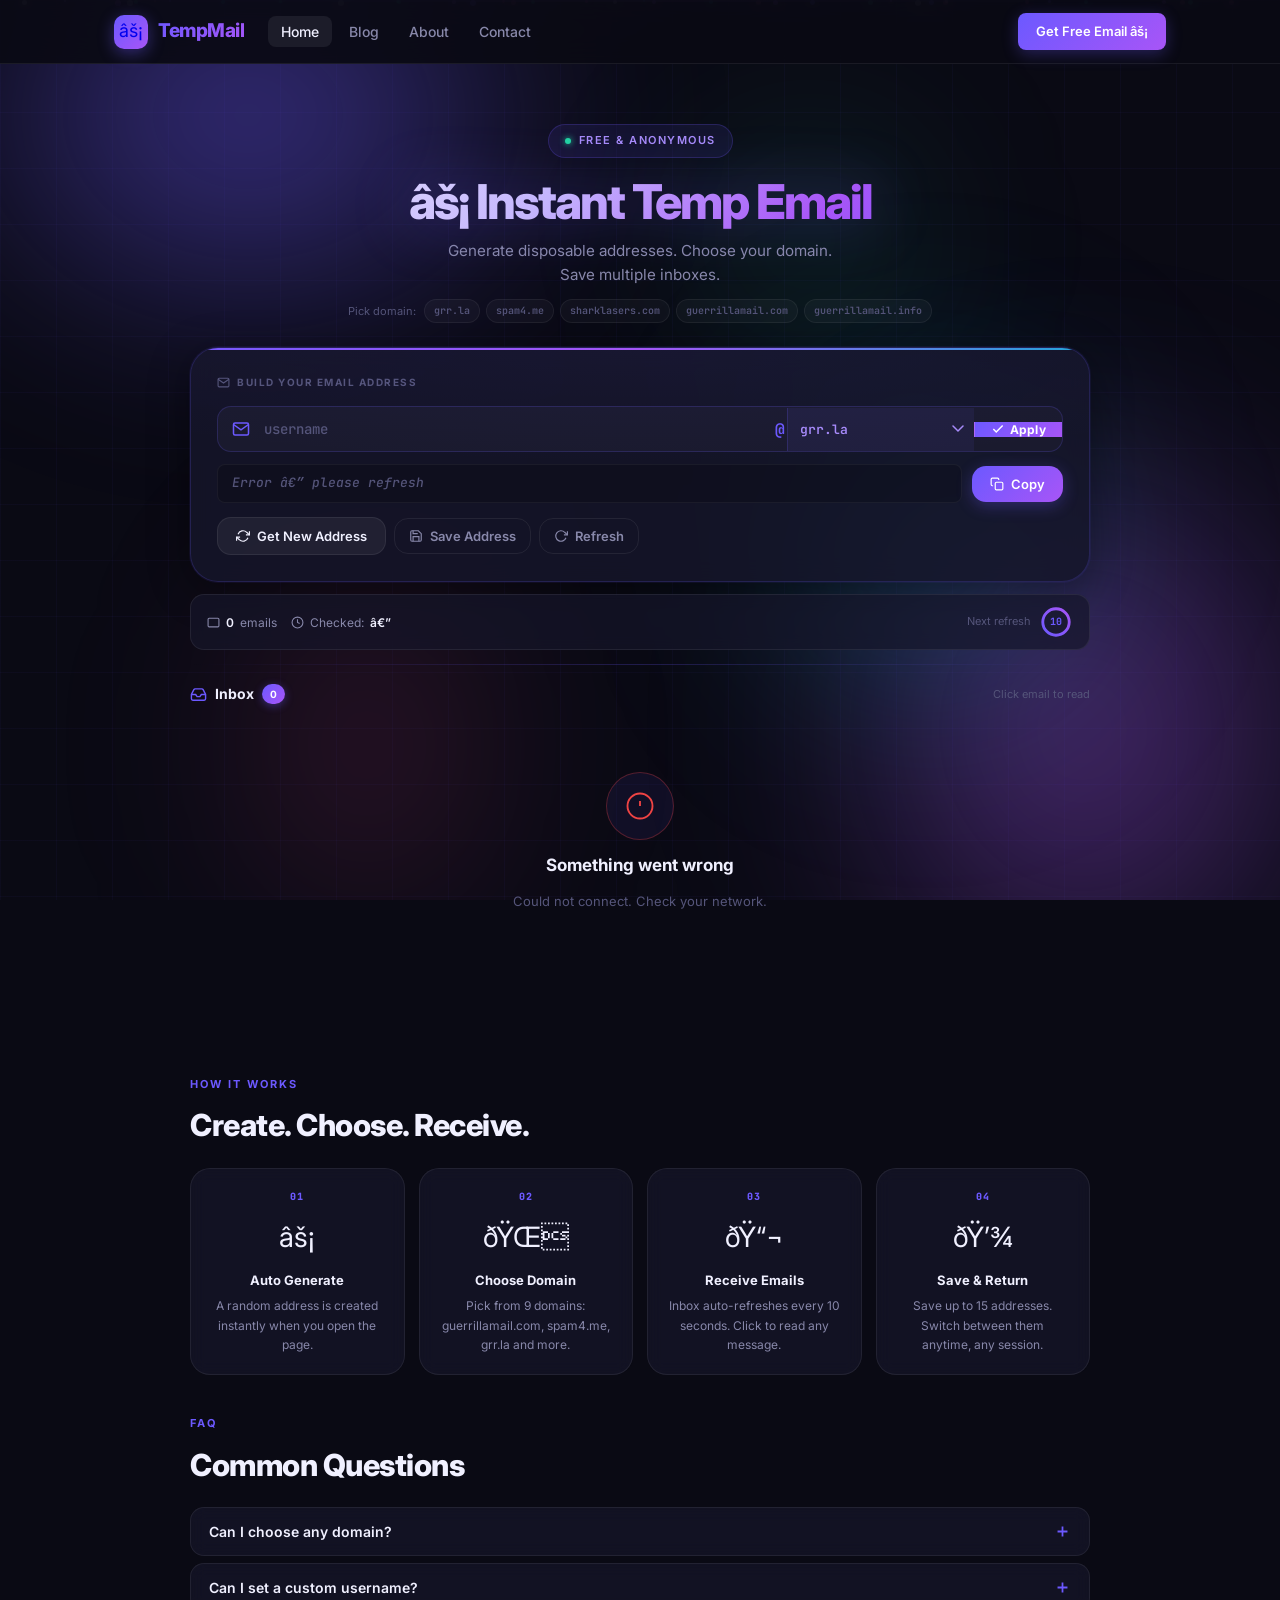
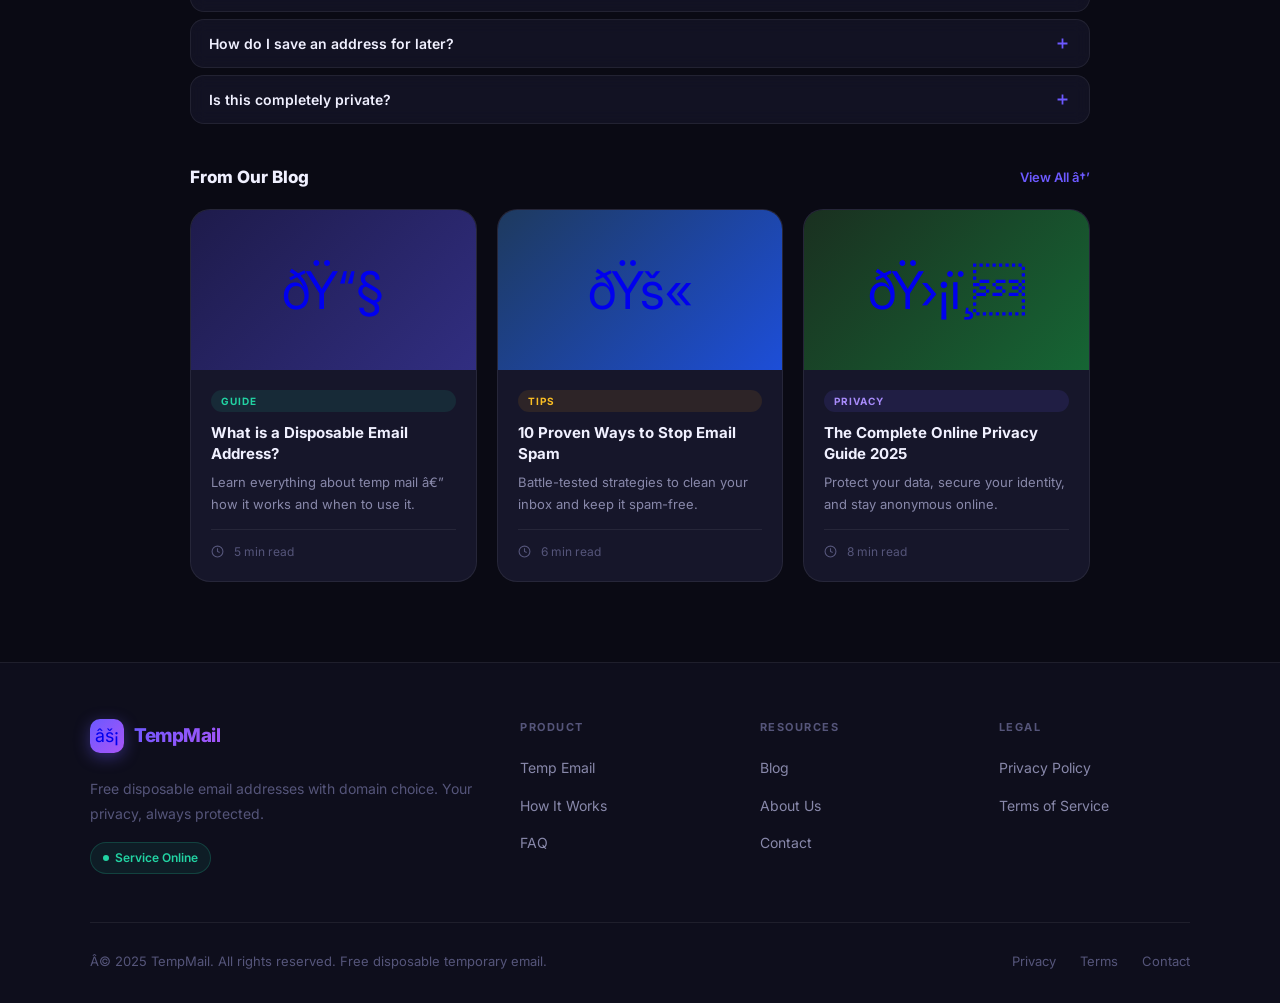
==== commit 9f610b96: "Fix: back to Guerrilla Mail API, 5 clean short domains, no CORS issues" ====
--- a/index.html
+++ b/index.html
@@ -1,12 +1,12 @@
-<!DOCTYPE html>
+﻿<!DOCTYPE html>
 <html lang="en">
 <head>
   <meta charset="UTF-8" />
   <meta name="viewport" content="width=device-width, initial-scale=1.0" />
-  <title>TempMail — Free Disposable Email | Choose Your Domain</title>
+  <title>TempMail â€” Free Disposable Email | Choose Your Domain</title>
   <meta name="description" content="Generate free temporary email addresses instantly. Choose your domain, save multiple inboxes, auto-refresh inbox. No sign-up required." />
   <meta name="keywords" content="temp mail, temporary email, disposable email, choose email domain, anonymous email" />
-  <meta property="og:title" content="TempMail — Free Disposable Email, Choose Your Domain" />
+  <meta property="og:title" content="TempMail â€” Free Disposable Email, Choose Your Domain" />
   <meta property="og:description" content="Generate anonymous disposable emails. Pick from 9 domains. Save multiple addresses and check them anytime." />
   <meta name="theme-color" content="#0a0a14" />
   <link rel="preconnect" href="https://fonts.googleapis.com" />
@@ -622,15 +622,15 @@
     <div class="modal">
       <div class="modal-header">
         <div class="modal-title-area">
-          <div class="modal-subject" id="modal-subject">Loading…</div>
+          <div class="modal-subject" id="modal-subject">Loadingâ€¦</div>
           <div class="modal-meta">
             <div class="modal-meta-row">
               <svg viewBox="0 0 24 24" fill="none" stroke="currentColor" stroke-width="2"><path d="M20 21v-2a4 4 0 0 0-4-4H8a4 4 0 0 0-4 4v2"/><circle cx="12" cy="7" r="4"/></svg>
-              From: <span id="modal-from">—</span>
+              From: <span id="modal-from">â€”</span>
             </div>
             <div class="modal-meta-row">
               <svg viewBox="0 0 24 24" fill="none" stroke="currentColor" stroke-width="2"><rect x="3" y="4" width="18" height="18" rx="2"/><line x1="16" y1="2" x2="16" y2="6"/><line x1="8" y1="2" x2="8" y2="6"/><line x1="3" y1="10" x2="21" y2="10"/></svg>
-              Received: <span id="modal-date">—</span>
+              Received: <span id="modal-date">â€”</span>
             </div>
           </div>
         </div>
@@ -649,7 +649,7 @@
   <nav class="site-nav" id="site-nav">
     <div class="nav-inner">
       <a href="/" class="nav-logo">
-        <div class="nav-logo-icon">⚡</div>
+        <div class="nav-logo-icon">âš¡</div>
         <span class="nav-logo-text">TempMail</span>
       </a>
       <ul class="nav-links">
@@ -658,13 +658,13 @@
         <li><a href="/about.html">About</a></li>
         <li><a href="/contact.html">Contact</a></li>
       </ul>
-      <div class="nav-right"><a href="/" class="nav-cta">Get Free Email ⚡</a></div>
+      <div class="nav-right"><a href="/" class="nav-cta">Get Free Email âš¡</a></div>
       <button class="hamburger" id="hamburger" aria-label="Menu"><span></span><span></span><span></span></button>
     </div>
     <div class="mobile-nav" id="mobile-nav">
-      <a href="/">⚡ Home</a><a href="/blog.html">📝 Blog</a>
-      <a href="/about.html">ℹ️ About</a><a href="/contact.html">📫 Contact</a>
-      <a href="/privacy.html">🔒 Privacy</a><a href="/terms.html">📋 Terms</a>
+      <a href="/">âš¡ Home</a><a href="/blog.html">ðŸ“ Blog</a>
+      <a href="/about.html">â„¹ï¸ About</a><a href="/contact.html">ðŸ“« Contact</a>
+      <a href="/privacy.html">ðŸ”’ Privacy</a><a href="/terms.html">ðŸ“‹ Terms</a>
     </div>
   </nav>
 
@@ -673,12 +673,12 @@
     <!-- Header -->
     <header class="app-header">
       <div class="app-badge"><div class="live-dot"></div> Free &amp; Anonymous</div>
-      <h1>⚡ Instant Temp Email</h1>
+      <h1>âš¡ Instant Temp Email</h1>
       <p>Generate disposable addresses. Choose your domain. Save multiple inboxes.</p>
       <!-- Quick domain chips (filled dynamically) -->
       <div class="domain-chips" id="domain-chips">
         <span class="domain-chip-label">Pick domain:</span>
-        <span style="font-size:11px;color:var(--text-muted)">Loading domains…</span>
+        <span style="font-size:11px;color:var(--text-muted)">Loading domainsâ€¦</span>
       </div>
     </header>
 
@@ -712,7 +712,7 @@
       <!-- FULL EMAIL PREVIEW + COPY -->
       <div class="email-preview-row">
         <div class="email-full-display">
-          <span id="email-display" class="dim">Generating…</span>
+          <span id="email-display" class="dim">Generatingâ€¦</span>
         </div>
         <button class="btn btn-primary" id="copy-btn" disabled>
           <svg viewBox="0 0 24 24" fill="none" stroke="currentColor" stroke-width="2"><rect x="9" y="9" width="13" height="13" rx="2"/><path d="M5 15H4a2 2 0 0 1-2-2V4a2 2 0 0 1 2-2h9a2 2 0 0 1 2 2v1"/></svg>
@@ -759,7 +759,7 @@
         </div>
         <div class="status-item">
           <svg viewBox="0 0 24 24" fill="none" stroke="currentColor" stroke-width="2"><circle cx="12" cy="12" r="10"/><polyline points="12 6 12 12 16 14"/></svg>
-          Checked: <span id="last-check" class="hi">—</span>
+          Checked: <span id="last-check" class="hi">â€”</span>
         </div>
       </div>
       <div class="timer-wrap">
@@ -795,10 +795,10 @@
         <div class="section-title">Create. Choose. Receive.</div>
       </div>
       <div class="how-grid">
-        <div class="how-step"><div class="how-num">01</div><div class="how-emoji">⚡</div><h3>Auto Generate</h3><p>A random address is created instantly when you open the page.</p></div>
-        <div class="how-step"><div class="how-num">02</div><div class="how-emoji">🌐</div><h3>Choose Domain</h3><p>Pick from 9 domains: guerrillamail.com, spam4.me, grr.la and more.</p></div>
-        <div class="how-step"><div class="how-num">03</div><div class="how-emoji">📬</div><h3>Receive Emails</h3><p>Inbox auto-refreshes every 10 seconds. Click to read any message.</p></div>
-        <div class="how-step"><div class="how-num">04</div><div class="how-emoji">💾</div><h3>Save & Return</h3><p>Save up to 15 addresses. Switch between them anytime, any session.</p></div>
+        <div class="how-step"><div class="how-num">01</div><div class="how-emoji">âš¡</div><h3>Auto Generate</h3><p>A random address is created instantly when you open the page.</p></div>
+        <div class="how-step"><div class="how-num">02</div><div class="how-emoji">ðŸŒ</div><h3>Choose Domain</h3><p>Pick from 9 domains: guerrillamail.com, spam4.me, grr.la and more.</p></div>
+        <div class="how-step"><div class="how-num">03</div><div class="how-emoji">ðŸ“¬</div><h3>Receive Emails</h3><p>Inbox auto-refreshes every 10 seconds. Click to read any message.</p></div>
+        <div class="how-step"><div class="how-num">04</div><div class="how-emoji">ðŸ’¾</div><h3>Save & Return</h3><p>Save up to 15 addresses. Switch between them anytime, any session.</p></div>
       </div>
     </section>
 
@@ -809,7 +809,7 @@
       </div>
       <div class="faq-item">
         <button class="faq-q">Can I choose any domain?<svg viewBox="0 0 24 24" fill="none" stroke="currentColor" stroke-width="2.5"><line x1="12" y1="5" x2="12" y2="19"/><line x1="5" y1="12" x2="19" y2="12"/></svg></button>
-        <div class="faq-a"><div class="faq-a-inner">Yes! All available domains are loaded live from the 1secmail API and shown in the dropdown and quick-pick chips. Each is a real, distinct domain — choose any one and emails sent to it will arrive in your inbox.</div></div>
+        <div class="faq-a"><div class="faq-a-inner">Yes! All available domains are loaded live from the 1secmail API and shown in the dropdown and quick-pick chips. Each is a real, distinct domain â€” choose any one and emails sent to it will arrive in your inbox.</div></div>
       </div>
       <div class="faq-item">
         <button class="faq-q">Can I set a custom username?<svg viewBox="0 0 24 24" fill="none" stroke="currentColor" stroke-width="2.5"><line x1="12" y1="5" x2="12" y2="19"/><line x1="5" y1="12" x2="19" y2="12"/></svg></button>
@@ -817,7 +817,7 @@
       </div>
       <div class="faq-item">
         <button class="faq-q">How do I save an address for later?<svg viewBox="0 0 24 24" fill="none" stroke="currentColor" stroke-width="2.5"><line x1="12" y1="5" x2="12" y2="19"/><line x1="5" y1="12" x2="19" y2="12"/></svg></button>
-        <div class="faq-a"><div class="faq-a-inner">Click the "Save Address" button. Your address is stored in your browser's localStorage — never on a server. Return anytime and click "Switch" to reload that inbox.</div></div>
+        <div class="faq-a"><div class="faq-a-inner">Click the "Save Address" button. Your address is stored in your browser's localStorage â€” never on a server. Return anytime and click "Switch" to reload that inbox.</div></div>
       </div>
       <div class="faq-item">
         <button class="faq-q">Is this completely private?<svg viewBox="0 0 24 24" fill="none" stroke="currentColor" stroke-width="2.5"><line x1="12" y1="5" x2="12" y2="19"/><line x1="5" y1="12" x2="19" y2="12"/></svg></button>
@@ -828,19 +828,19 @@
     <section style="margin:40px 0 20px">
       <div class="section-hdr">
         <div class="section-hdr-title">From Our Blog</div>
-        <a href="/blog.html" class="section-hdr-link">View All →</a>
+        <a href="/blog.html" class="section-hdr-link">View All â†’</a>
       </div>
       <div class="blog-grid">
         <a href="/blog/what-is-disposable-email.html" class="blog-card">
-          <div class="blog-thumb blog-thumb-1">📧</div>
-          <div class="blog-body"><span class="blog-tag t-guide">Guide</span><div class="blog-card-title">What is a Disposable Email Address?</div><div class="blog-card-excerpt">Learn everything about temp mail — how it works and when to use it.</div><div class="blog-card-foot"><svg viewBox="0 0 24 24" fill="none" stroke="currentColor" stroke-width="2"><circle cx="12" cy="12" r="10"/><polyline points="12 6 12 12 16 14"/></svg>5 min read</div></div>
+          <div class="blog-thumb blog-thumb-1">ðŸ“§</div>
+          <div class="blog-body"><span class="blog-tag t-guide">Guide</span><div class="blog-card-title">What is a Disposable Email Address?</div><div class="blog-card-excerpt">Learn everything about temp mail â€” how it works and when to use it.</div><div class="blog-card-foot"><svg viewBox="0 0 24 24" fill="none" stroke="currentColor" stroke-width="2"><circle cx="12" cy="12" r="10"/><polyline points="12 6 12 12 16 14"/></svg>5 min read</div></div>
         </a>
         <a href="/blog/how-to-stop-email-spam.html" class="blog-card">
-          <div class="blog-thumb blog-thumb-2">🚫</div>
+          <div class="blog-thumb blog-thumb-2">ðŸš«</div>
           <div class="blog-body"><span class="blog-tag t-tips">Tips</span><div class="blog-card-title">10 Proven Ways to Stop Email Spam</div><div class="blog-card-excerpt">Battle-tested strategies to clean your inbox and keep it spam-free.</div><div class="blog-card-foot"><svg viewBox="0 0 24 24" fill="none" stroke="currentColor" stroke-width="2"><circle cx="12" cy="12" r="10"/><polyline points="12 6 12 12 16 14"/></svg>6 min read</div></div>
         </a>
         <a href="/blog/online-privacy-guide-2025.html" class="blog-card">
-          <div class="blog-thumb blog-thumb-3">🛡️</div>
+          <div class="blog-thumb blog-thumb-3">ðŸ›¡ï¸</div>
           <div class="blog-body"><span class="blog-tag t-privacy">Privacy</span><div class="blog-card-title">The Complete Online Privacy Guide 2025</div><div class="blog-card-excerpt">Protect your data, secure your identity, and stay anonymous online.</div><div class="blog-card-foot"><svg viewBox="0 0 24 24" fill="none" stroke="currentColor" stroke-width="2"><circle cx="12" cy="12" r="10"/><polyline points="12 6 12 12 16 14"/></svg>8 min read</div></div>
         </a>
       </div>
@@ -852,7 +852,7 @@
     <div class="footer-inner">
       <div class="footer-grid">
         <div>
-          <a href="/" class="nav-logo" style="margin-bottom:12px;display:inline-flex"><div class="nav-logo-icon">⚡</div><span class="nav-logo-text">TempMail</span></a>
+          <a href="/" class="nav-logo" style="margin-bottom:12px;display:inline-flex"><div class="nav-logo-icon">âš¡</div><span class="nav-logo-text">TempMail</span></a>
           <p class="footer-brand-desc">Free disposable email addresses with domain choice. Your privacy, always protected.</p>
           <div class="footer-badge"><span class="dot"></span> Service Online</div>
         </div>
@@ -861,7 +861,7 @@
         <div><div class="footer-col-title">Legal</div><ul class="footer-links"><li><a href="/privacy.html">Privacy Policy</a></li><li><a href="/terms.html">Terms of Service</a></li></ul></div>
       </div>
       <div class="footer-bottom">
-        <p class="footer-copy">© 2025 TempMail. All rights reserved. Free disposable temporary email.</p>
+        <p class="footer-copy">Â© 2025 TempMail. All rights reserved. Free disposable temporary email.</p>
         <div class="footer-legal"><a href="/privacy.html">Privacy</a><a href="/terms.html">Terms</a><a href="/contact.html">Contact</a></div>
       </div>
     </div>
@@ -869,7 +869,7 @@
 
   <script>
   /* ================================================
-     TEMPMAIL v4 — 1SECMAIL API + DOMAIN CHOOSER
+     TEMPMAIL v4 â€” 1SECMAIL API + DOMAIN CHOOSER
      Powered by: https://www.1secmail.com/api/v1/
      Free, no key, 7+ real domains, real domain choice
      ================================================ */
@@ -895,67 +895,65 @@
     }
   })();
 
-  /* ===== 1SECMAIL API CONFIG ===== */
-  // Free API — https://www.1secmail.com/api/v1/
-  // No key, no registration, real distinct domains, CORS-friendly
-  const API1 = 'https://www.1secmail.com/api/v1/';
-  const SAVED_KEY = 'tm_saved_v4';
+  /* ===== GUERRILLA MAIL API â€” SIMPLE & RELIABLE ===== */
+  // https://api.guerrillamail.com/ajax.php â€” free, no key, incl. CORS proxy fallback
+  // 5 short clean domains â€” all share same inbox (just different display)
+  const GAPI  = 'https://api.guerrillamail.com/ajax.php';
+  const PROXY = 'https://corsproxy.io/?url=';
+  const SAVED_KEY = 'tm_saved_v5';
   const REFRESH_SECS = 10;
-  const FALLBACK_DOMAINS = ['1secmail.com','1secmail.org','1secmail.net','esiix.com','wwjmp.com','xojxe.com','yoggm.com'];
-
-  let availableDomains = [...FALLBACK_DOMAINS];
+
+  // 5 domains â€” short, clean, memorable. All route to same Guerrilla Mail inbox.
+  const DOMAINS = [
+    { v: 'grr.la',            l: 'grr.la'            },  // â­ shortest
+    { v: 'spam4.me',          l: 'spam4.me'          },  // catchy
+    { v: 'sharklasers.com',   l: 'sharklasers.com'   },  // fun
+    { v: 'guerrillamail.com', l: 'guerrillamail.com' },  // classic
+    { v: 'guerrillamail.info',l: 'guerrillamail.info'},  // alt
+  ];
+
+  let sessionToken = '';
   let currentEmail = '';
-  let currentUser = '';
-  let currentDomain = '1secmail.com';
+  let currentUser  = '';
+  let currentDomain = 'grr.la';
   let emails = [];
   let emailCount = 0;
   let countdown = REFRESH_SECS;
   let timerInterval = null;
 
-  /* ===== API HELPERS ===== */
-  async function apiGet(params) {
-    const url = new URL(API1);
-    Object.entries(params).forEach(([k,v]) => url.searchParams.set(k, v));
-    const r = await fetch(url.toString());
-    if (!r.ok) throw new Error('API error ' + r.status);
-    return r.json();
-  }
-
-  /* ===== LOAD DOMAINS ===== */
-  async function loadDomains() {
-    try {
-      const list = await apiGet({ action: 'getDomainList' });
-      if (Array.isArray(list) && list.length) availableDomains = list;
-    } catch { /* use fallback */ }
-    populateDomainUI();
-  }
-
+  /* ===== POPULATE DOMAIN UI ===== */
   function populateDomainUI() {
-    // Update dropdown
     const sel = document.getElementById('domain-select');
-    sel.innerHTML = availableDomains.map(d => `<option value="${d}">${d}</option>`).join('');
-    sel.value = currentDomain || availableDomains[0];
-    // Update chips
+    sel.innerHTML = DOMAINS.map(d => `<option value="${d.v}">${d.l}</option>`).join('');
+    sel.value = currentDomain;
     const chips = document.getElementById('domain-chips');
     chips.innerHTML = '<span class="domain-chip-label">Pick domain:</span>' +
-      availableDomains.map(d => `<span class="domain-chip" onclick="quickDomain('${d}')">${d}</span>`).join('');
-  }
-
-  /* ===== RANDOM USERNAME ===== */
-  function randUser() {
-    const chars = 'abcdefghijklmnopqrstuvwxyz0123456789';
-    let u = '';
-    for (let i = 0; i < 10; i++) u += chars[Math.floor(Math.random() * chars.length)];
-    return u;
+      DOMAINS.map(d => `<span class="domain-chip" onclick="quickDomain('${d.v}')">${d.l}</span>`).join('');
+  }
+
+  /* ===== GUERRILLA MAIL FETCH ===== */
+  async function gFetch(params) {
+    const url = new URL(GAPI);
+    Object.entries(params).forEach(([k,v]) => url.searchParams.set(k,v));
+    if (sessionToken) url.searchParams.set('sid_token', sessionToken);
+    // Try direct, fallback via CORS proxy
+    try {
+      const r = await fetch(url.toString());
+      if (!r.ok) throw 0;
+      return await r.json();
+    } catch {
+      const r = await fetch(PROXY + encodeURIComponent(url.toString()));
+      return await r.json();
+    }
   }
 
   /* ===== LOCAL STORAGE ===== */
   function getSaved(){try{return JSON.parse(localStorage.getItem(SAVED_KEY)||'[]');}catch{return[];}}
   function setSaved(a){localStorage.setItem(SAVED_KEY,JSON.stringify(a));}
   function isSaved(e){return getSaved().some(a=>a.email===e);}
-  function saveAddress(email){
+  function saveAddress(email,tok){
     if(!email||isSaved(email))return false;
-    const s=getSaved(); s.unshift({email, savedAt:Date.now()});
+    const s=getSaved(); s.unshift({email,tok,savedAt:Date.now()});
     setSaved(s.slice(0,15)); return true;
   }
   function removeAddress(email){setSaved(getSaved().filter(a=>a.email!==email));renderSaved();}
@@ -981,7 +979,7 @@
           </div>
         </div>
         <div class="saved-right">
-          ${active?'<span class="saved-active-pill">Active</span>':`<button class="saved-switch" onclick="switchTo('${e(addr.email)}')">Switch</button>`}
+          ${active?'<span class="saved-active-pill">Active</span>':`<button class="saved-switch" onclick="switchTo('${e(addr.email)}','${e(addr.tok||'')}')">Switch</button>`}
           <button class="saved-del" onclick="removeAddress('${e(addr.email)}')" aria-label="Remove">
             <svg viewBox="0 0 24 24" fill="none" stroke="currentColor" stroke-width="2.5"><line x1="18" y1="6" x2="6" y2="18"/><line x1="6" y1="6" x2="18" y2="18"/></svg>
           </button>
@@ -1005,15 +1003,22 @@
   /* ===== INIT EMAIL ===== */
   async function initEmail(){
     const el = document.getElementById('email-display');
-    el.textContent = 'Generating address…'; el.classList.add('dim');
+    el.textContent = 'Generating addressâ€¦'; el.classList.add('dim');
     document.getElementById('copy-btn').disabled = true;
     document.getElementById('inbox-list').innerHTML = buildSpinner();
     emails=[]; emailCount=0;
-    const user = randUser();
-    const domain = availableDomains[0] || '1secmail.com';
-    setEmailDisplay(user, domain);
-    await fetchEmails(false);
-    startTimer(); renderSaved();
+    try {
+      const d = await gFetch({f:'get_email_address', lang:'en'});
+      sessionToken = d.sid_token || '';
+      const user = (d.email_addr||'').split('@')[0] || 'user';
+      // Always display with user's currently selected (or default) domain
+      setEmailDisplay(user, currentDomain);
+      await fetchEmails(false);
+      startTimer(); renderSaved();
+    } catch {
+      el.textContent = 'Error â€” please refresh'; el.classList.add('dim');
+      document.getElementById('inbox-list').innerHTML = buildError('Could not connect. Check your network.');
+    }
   }
 
   /* ===== APPLY CUSTOM EMAIL ===== */
@@ -1028,6 +1033,10 @@
     }
     clearInterval(timerInterval);
     emails=[]; emailCount=0;
+    try {
+      const d = await gFetch({f:'set_email_user', email_user: user, lang:'en'});
+      sessionToken = d.sid_token || sessionToken;
+    } catch {}
     setEmailDisplay(user, domain);
     await fetchEmails(false);
     startTimer(); renderSaved();
@@ -1040,7 +1049,7 @@
     applyCustomEmail();
   }
 
-  /* ===== PREVIEW WHILE TYPING ===== */
+  /* ===== PREVIEW EMAIL ===== */
   function previewEmail(){
     const user = document.getElementById('username-input').value || currentUser;
     const domain = document.getElementById('domain-select').value;
@@ -1049,29 +1058,30 @@
   }
 
   /* ===== SWITCH SAVED ADDRESS ===== */
-  async function switchTo(email){
+  async function switchTo(email, tok){
     if(email===currentEmail)return;
     clearInterval(timerInterval);
     emails=[]; emailCount=0;
+    sessionToken = tok || '';
     const parts=email.split('@');
     setEmailDisplay(parts[0]||email, parts[1]||currentDomain);
     document.getElementById('inbox-list').innerHTML=buildSpinner();
+    try{await gFetch({f:'set_email_user',email_user:parts[0]||email,lang:'en'});}catch{}
     await fetchEmails(false);
     startTimer(); renderSaved();
     window.scrollTo({top:0,behavior:'smooth'});
   }
 
-  /* ===== FETCH INBOX (1secmail) ===== */
+  /* ===== FETCH INBOX ===== */
   async function fetchEmails(silent){
     if(!silent)document.getElementById('refresh-icon').classList.add('spin-icon');
     try{
-      // 1secmail: GET /api/v1/?action=getMessages&login=USER&domain=DOMAIN
-      const list = await apiGet({action:'getMessages', login:currentUser, domain:currentDomain});
-      emails = Array.isArray(list) ? list : [];
-      emailCount = emails.length;
+      const d = await gFetch({f:'get_email_list', offset:0});
+      sessionToken = d.sid_token || sessionToken;
+      emails = d.list || []; emailCount = emails.length;
       renderInbox();
     }catch{
-      if(!silent)document.getElementById('inbox-list').innerHTML=buildError('Inbox fetch failed. Retrying…');
+      if(!silent)document.getElementById('inbox-list').innerHTML=buildError('Inbox fetch failed. Retryingâ€¦');
     }finally{
       document.getElementById('refresh-icon').classList.remove('spin-icon');
       updateStatus();
@@ -1084,44 +1094,43 @@
     document.getElementById('inbox-badge').textContent=emailCount;
     if(emailCount===0){c.innerHTML=buildEmpty();return;}
     c.innerHTML=emails.map((e,i)=>{
-      const ch=(e.from||'?').charAt(0).toUpperCase();
-      return`<div class="email-item unread" id="mi-${e.id}" style="animation-delay:${i*0.05}s"
-        onclick="openEmail(${e.id})" role="button" tabindex="0"
-        onkeydown="if(event.key==='Enter')openEmail(${e.id})">
+      const ch=(e.mail_from||'?').charAt(0).toUpperCase();
+      return`<div class="email-item unread" id="mi-${e.mail_id}" style="animation-delay:${i*0.05}s"
+        onclick="openEmail('${e.mail_id}')" role="button" tabindex="0"
+        onkeydown="if(event.key==='Enter')openEmail('${e.mail_id}')">
         <div class="email-avatar av${ch.charCodeAt(0)%6}">${ch}</div>
         <div class="email-meta">
-          <div class="email-sender">${escHtml(e.from||'Unknown')}</div>
-          <div class="email-subject">${escHtml(e.subject||'(No Subject)')}</div>
+          <div class="email-sender">${escHtml(e.mail_from||'Unknown')}</div>
+          <div class="email-subject">${escHtml(e.mail_subject||'(No Subject)')}</div>
         </div>
-        <div class="email-time">${fmtTime(e.date)}</div>
+        <div class="email-time">${fmtTime(e.mail_timestamp)}</div>
       </div>`;
     }).join('');
   }
 
-  /* ===== OPEN EMAIL (1secmail) ===== */
+  /* ===== OPEN EMAIL ===== */
   async function openEmail(id){
     openModal();
-    document.getElementById('modal-subject').textContent='Loading…';
-    document.getElementById('modal-from').textContent='…';
-    document.getElementById('modal-date').textContent='…';
+    document.getElementById('modal-subject').textContent='Loadingâ€¦';
+    document.getElementById('modal-from').textContent='â€¦';
+    document.getElementById('modal-date').textContent='â€¦';
     document.getElementById('modal-body').innerHTML=buildSpinner();
     try{
-      // 1secmail: GET /api/v1/?action=readMessage&login=USER&domain=DOMAIN&id=ID
-      const d = await apiGet({action:'readMessage', login:currentUser, domain:currentDomain, id});
-      document.getElementById('modal-subject').textContent=d.subject||'(No Subject)';
-      document.getElementById('modal-from').textContent=d.from||'—';
-      document.getElementById('modal-date').textContent=fmtDate1sec(d.date);
+      const d=await gFetch({f:'fetch_email',email_id:id});
+      sessionToken=d.sid_token||sessionToken;
+      document.getElementById('modal-subject').textContent=d.mail_subject||'(No Subject)';
+      document.getElementById('modal-from').textContent=d.mail_from||'â€”';
+      document.getElementById('modal-date').textContent=fmtDateFull(d.mail_timestamp);
       const body=document.getElementById('modal-body');
-      const htmlBody = d.htmlBody || d.body || '';
-      if(htmlBody && /<[a-z][\s\S]*>/i.test(htmlBody)){
+      if(d.mail_body&&/<[a-z][\s\S]*>/i.test(d.mail_body)){
         const iframe=document.createElement('iframe');
         iframe.className='email-frame'; iframe.sandbox='allow-same-origin'; iframe.title='Email';
         body.innerHTML=''; body.appendChild(iframe);
         const doc=iframe.contentDocument||iframe.contentWindow.document;
-        doc.open(); doc.write(htmlBody); doc.close();
+        doc.open(); doc.write(d.mail_body); doc.close();
         setTimeout(()=>{iframe.style.height=Math.min((doc.documentElement||doc.body).scrollHeight+32,500)+'px';},100);
       }else{
-        body.innerHTML=`<div class="email-body-text">${escHtml(stripHtml(htmlBody||d.textBody||'(Empty)'))}</div>`;
+        body.innerHTML=`<div class="email-body-text">${escHtml(stripHtml(d.mail_body||'(Empty)'))}</div>`;
       }
       const el=document.getElementById('mi-'+id);
       if(el)el.classList.remove('unread');
@@ -1162,15 +1171,15 @@
     document.getElementById('email-count').textContent=emailCount;
     document.getElementById('last-check').textContent=new Date().toLocaleTimeString([],{hour:'2-digit',minute:'2-digit',second:'2-digit'});
   }
-  function buildSpinner(){return'<div class="spinner-wrap"><div class="app-spinner"></div><div class="spinner-text">Fetching messages…</div></div>';}
+
+  /* ===== HELPERS ===== */
+  function buildSpinner(){return'<div class="spinner-wrap"><div class="app-spinner"></div><div class="spinner-text">Fetching messagesâ€¦</div></div>';}
   function buildEmpty(){return'<div class="empty-state"><div class="empty-icon"><svg viewBox="0 0 24 24" fill="none" stroke="currentColor" stroke-width="1.5"><path d="M4 4h16c1.1 0 2 .9 2 2v12c0 1.1-.9 2-2 2H4c-1.1 0-2-.9-2-2V6c0-1.1.9-2 2-2z"/><polyline points="22,6 12,13 2,6"/></svg></div><h3>No emails yet</h3><p>Inbox is empty. Auto-refreshes every 10 seconds.</p></div>';}
   function buildError(msg){return`<div class="empty-state"><div class="empty-icon" style="border-color:rgba(239,68,68,.3);color:#ef4444"><svg viewBox="0 0 24 24" fill="none" stroke="currentColor" stroke-width="1.5"><circle cx="12" cy="12" r="10"/><line x1="12" y1="8" x2="12" y2="12"/><line x1="12" y1="16" x2="12.01" y2="16"/></svg></div><h3>Something went wrong</h3><p>${msg}</p></div>`;}
   function escHtml(s){return String(s).replace(/&/g,'&amp;').replace(/</g,'&lt;').replace(/>/g,'&gt;').replace(/"/g,'&quot;');}
-  function stripHtml(h){return h.replace(/<[^>]*>/g,'').replace(/&nbsp;/g,' ').replace(/&amp;/g,'&').replace(/&lt;/g,'<').replace(/&gt;/g,'>');
-  }
-  // 1secmail returns date as string "2025-04-18 14:22:11"
-  function fmtTime(ds){if(!ds)return'—';const d=new Date(ds),now=new Date(),diff=(now-d)/1e3;if(isNaN(d))return ds;if(diff<60)return'Just now';if(diff<3600)return Math.floor(diff/60)+'m ago';if(diff<86400)return d.toLocaleTimeString([],{hour:'2-digit',minute:'2-digit'});return d.toLocaleDateString([],{month:'short',day:'numeric'});}
-  function fmtDate1sec(ds){if(!ds)return'—';const d=new Date(ds);if(isNaN(d))return ds;return d.toLocaleString([],{year:'numeric',month:'short',day:'numeric',hour:'2-digit',minute:'2-digit'});}
+  function stripHtml(h){return h.replace(/<[^>]*>/g,'').replace(/&nbsp;/g,' ').replace(/&amp;/g,'&').replace(/&lt;/g,'<').replace(/&gt;/g,'>');}
+  function fmtTime(ts){if(!ts)return'â€”';const d=new Date(parseInt(ts)*1000),now=new Date(),diff=(now-d)/1e3;if(diff<60)return'Just now';if(diff<3600)return Math.floor(diff/60)+'m ago';if(diff<86400)return d.toLocaleTimeString([],{hour:'2-digit',minute:'2-digit'});return d.toLocaleDateString([],{month:'short',day:'numeric'});}
+  function fmtDateFull(ts){if(!ts)return'â€”';return new Date(parseInt(ts)*1000).toLocaleString([],{year:'numeric',month:'short',day:'numeric',hour:'2-digit',minute:'2-digit'});}
 
   /* ===== SPIN CSS ===== */
   document.head.insertAdjacentHTML('beforeend','<style>.spin-icon{animation:rsp .8s linear infinite}@keyframes rsp{to{transform:rotate(360deg)}}</style>');
@@ -1180,7 +1189,7 @@
   document.getElementById('username-input').addEventListener('input', previewEmail);
   document.getElementById('save-btn').addEventListener('click',()=>{
     if(!currentEmail)return;
-    const ok=saveAddress(currentEmail);
+    const ok=saveAddress(currentEmail,sessionToken);
     renderSaved();
     if(!ok){alert('Address already saved!');return;}
     const b=document.getElementById('save-btn'); const orig=b.innerHTML;
@@ -1188,9 +1197,9 @@
     setTimeout(()=>{b.innerHTML=orig;},2000);
   });
   document.getElementById('new-addr-btn').addEventListener('click',()=>{
-    if(currentEmail)saveAddress(currentEmail);
+    if(currentEmail)saveAddress(currentEmail,sessionToken);
     clearInterval(timerInterval);
-    emails=[]; emailCount=0; currentEmail=''; currentUser='';
+    emails=[]; emailCount=0; sessionToken=''; currentEmail=''; currentUser='';
     initEmail();
   });
   document.getElementById('refresh-btn').addEventListener('click',()=>{countdown=REFRESH_SECS;fetchEmails(false);});
@@ -1214,8 +1223,8 @@
   });
 
   /* ===== BOOT ===== */
-  // Load real domain list first, then init inbox
-  loadDomains().then(() => initEmail());
+  populateDomainUI();
+  initEmail();
   </script>
 </body>
 </html>
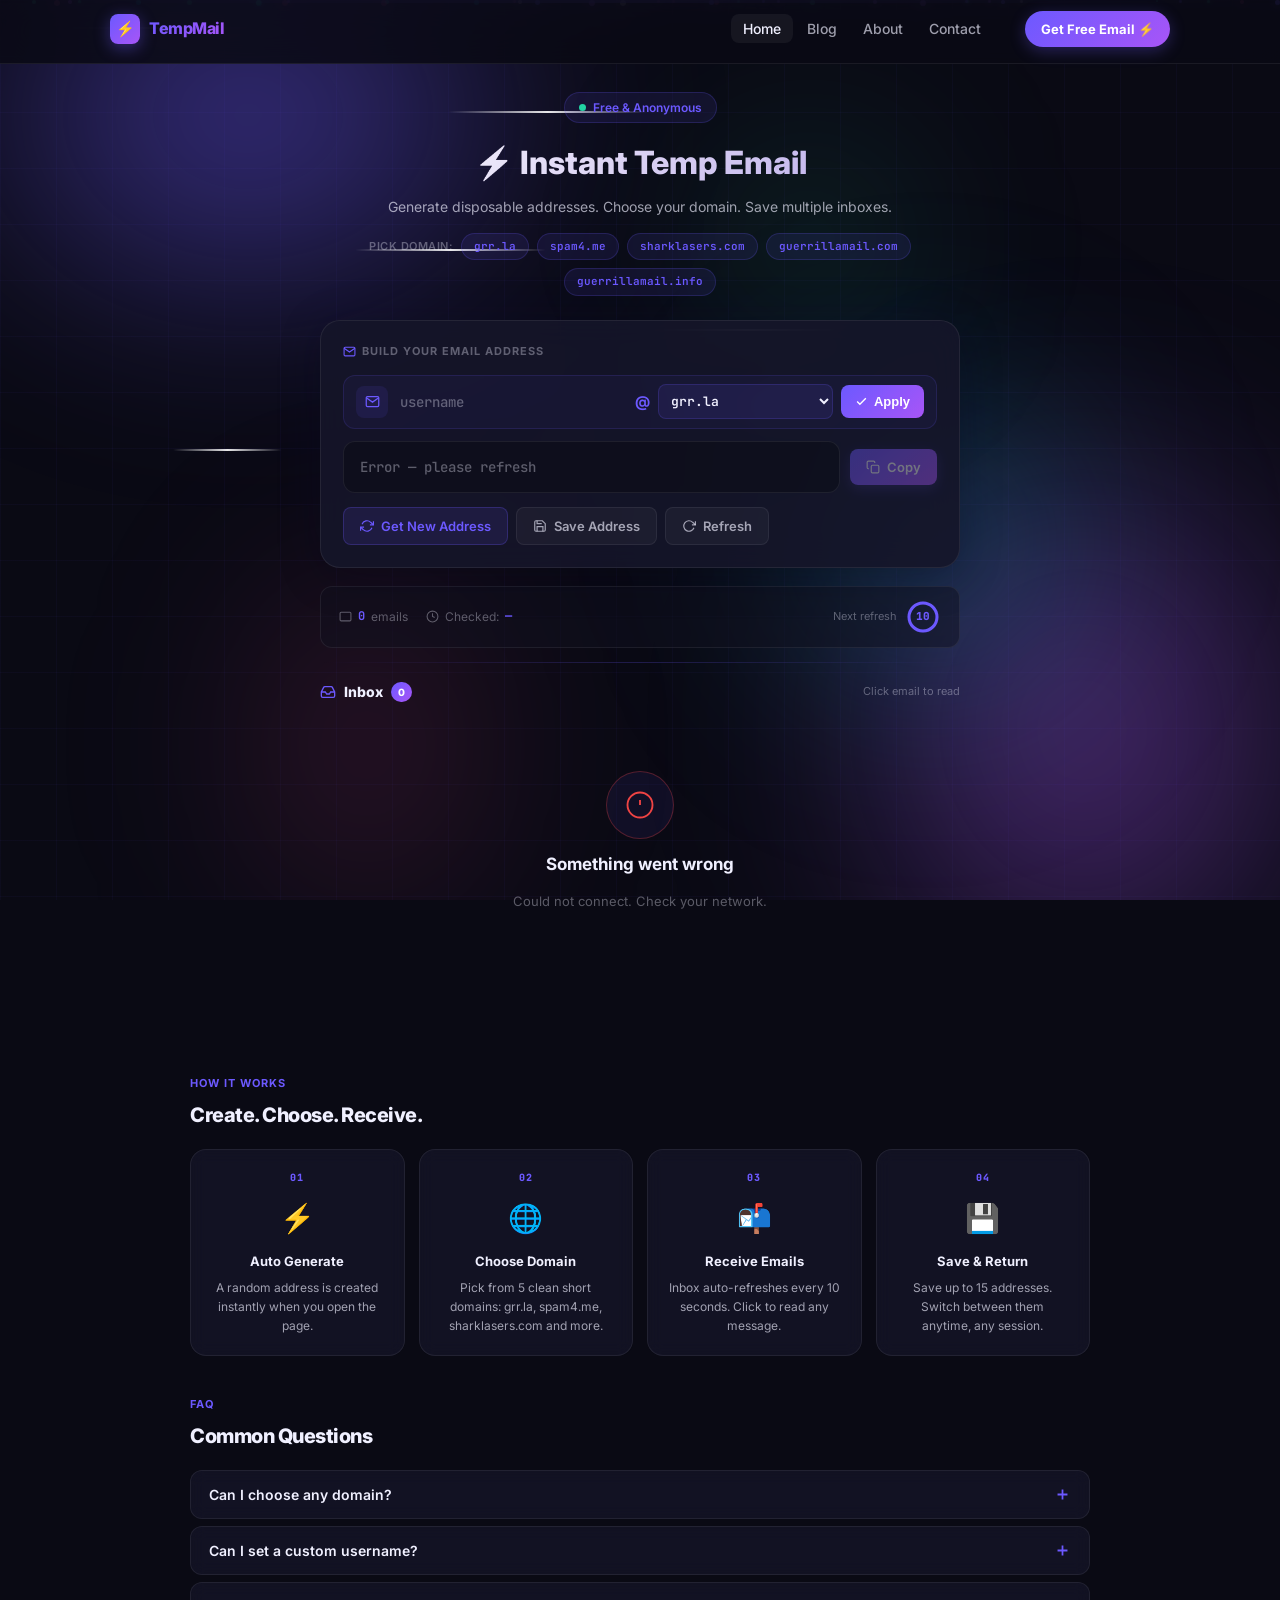
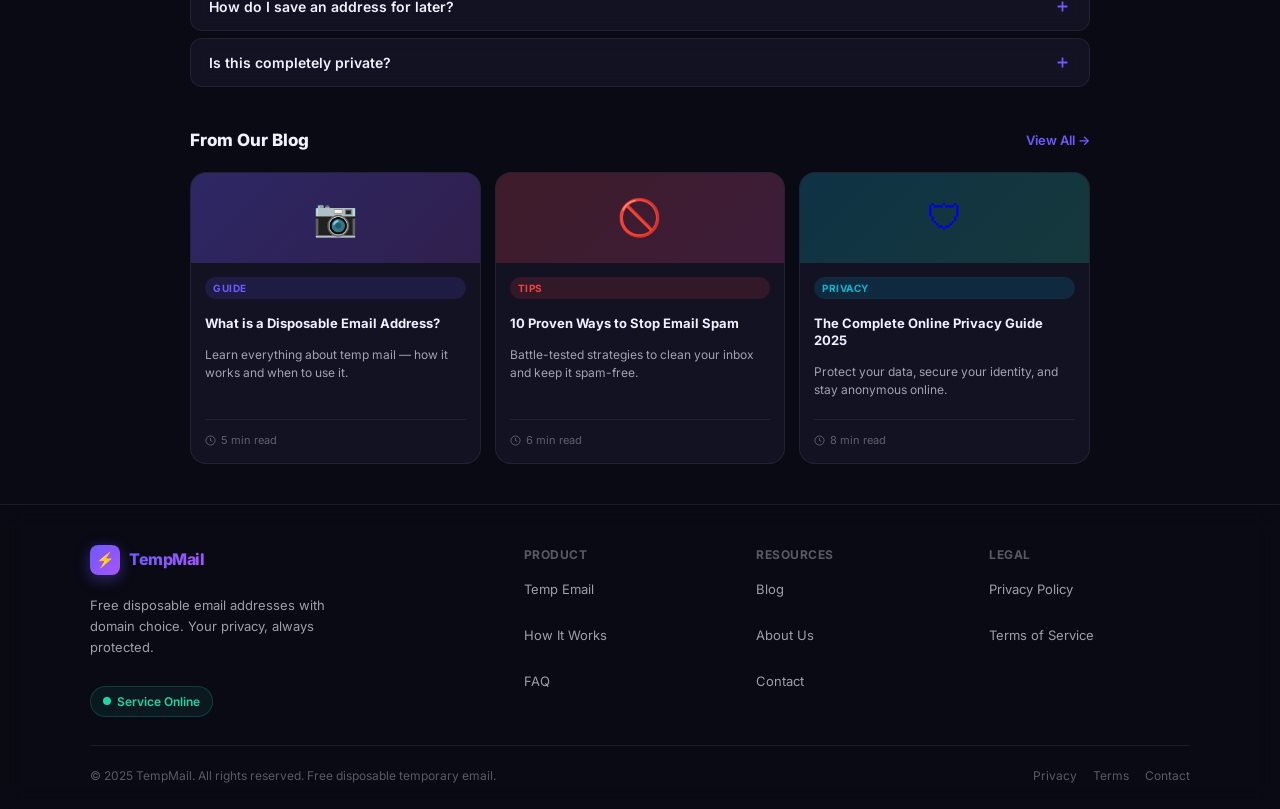
==== commit 4aa35d8a: "Fix: clean rewrite - fixed encoding, username input, Guerrilla Mail, 5 domains" ====
--- a/index.html
+++ b/index.html
@@ -1,13 +1,13 @@
-﻿<!DOCTYPE html>
+<!DOCTYPE html>
 <html lang="en">
 <head>
   <meta charset="UTF-8" />
   <meta name="viewport" content="width=device-width, initial-scale=1.0" />
-  <title>TempMail â€” Free Disposable Email | Choose Your Domain</title>
-  <meta name="description" content="Generate free temporary email addresses instantly. Choose your domain, save multiple inboxes, auto-refresh inbox. No sign-up required." />
-  <meta name="keywords" content="temp mail, temporary email, disposable email, choose email domain, anonymous email" />
-  <meta property="og:title" content="TempMail â€” Free Disposable Email, Choose Your Domain" />
-  <meta property="og:description" content="Generate anonymous disposable emails. Pick from 9 domains. Save multiple addresses and check them anytime." />
+  <title>TempMail &mdash; Free Disposable Email | Choose Your Domain</title>
+  <meta name="description" content="Generate free temporary email addresses instantly. Choose your domain from grr.la, spam4.me and more. Save multiple inboxes and auto-refresh. No sign-up required." />
+  <meta name="keywords" content="temp mail, temporary email, disposable email, grr.la, spam4.me, guerrillamail, anonymous email" />
+  <meta property="og:title" content="TempMail &mdash; Free Disposable Email" />
+  <meta property="og:description" content="Generate anonymous disposable emails instantly. Pick from 5 clean short domains. Save multiple addresses and check them anytime." />
   <meta name="theme-color" content="#0a0a14" />
   <link rel="preconnect" href="https://fonts.googleapis.com" />
   <link rel="preconnect" href="https://fonts.gstatic.com" crossorigin />
@@ -18,570 +18,321 @@
   /* ================================================
      BACKGROUND ANIMATION SYSTEM
      ================================================ */
-
-  /* Kill the default body::before/after from styles.css */
   body::before, body::after { display: none; }
 
   /* AURORA BLOBS */
-  .aurora-layer {
-    position: fixed; inset: 0;
-    pointer-events: none; z-index: 0; overflow: hidden;
-  }
-  .blob {
-    position: absolute; border-radius: 50%;
-    filter: blur(90px);
-    animation: blob-drift ease-in-out infinite alternate;
-    will-change: transform;
-  }
-  .blob-1 {
-    width: 700px; height: 500px;
-    background: radial-gradient(ellipse, rgba(108,89,255,0.55), transparent 70%);
-    top: -15%; left: -8%;
-    animation-duration: 22s; animation-delay: 0s;
-  }
-  .blob-2 {
-    width: 600px; height: 700px;
-    background: radial-gradient(ellipse, rgba(168,85,247,0.45), transparent 70%);
-    bottom: -20%; right: -8%;
-    animation-duration: 28s; animation-delay: -10s;
-  }
-  .blob-3 {
-    width: 450px; height: 450px;
-    background: radial-gradient(ellipse, rgba(6,182,212,0.3), transparent 70%);
-    top: 35%; left: 55%;
-    animation-duration: 19s; animation-delay: -5s;
-  }
-  .blob-4 {
-    width: 350px; height: 500px;
-    background: radial-gradient(ellipse, rgba(236,72,153,0.2), transparent 70%);
-    top: 55%; left: 15%;
-    animation-duration: 24s; animation-delay: -14s;
-  }
-  .blob-5 {
-    width: 300px; height: 300px;
-    background: radial-gradient(ellipse, rgba(34,211,163,0.2), transparent 70%);
-    top: 10%; right: 25%;
-    animation-duration: 17s; animation-delay: -7s;
-  }
+  .aurora-layer { position: fixed; inset: 0; pointer-events: none; z-index: 0; overflow: hidden; }
+  .blob { position: absolute; border-radius: 50%; filter: blur(90px); animation: blob-drift ease-in-out infinite alternate; will-change: transform; }
+  .blob-1 { width:700px;height:500px;background:radial-gradient(ellipse,rgba(108,89,255,.55),transparent 70%);top:-15%;left:-8%;animation-duration:22s;animation-delay:0s; }
+  .blob-2 { width:600px;height:700px;background:radial-gradient(ellipse,rgba(168,85,247,.45),transparent 70%);bottom:-20%;right:-8%;animation-duration:28s;animation-delay:-10s; }
+  .blob-3 { width:450px;height:450px;background:radial-gradient(ellipse,rgba(6,182,212,.3),transparent 70%);top:35%;left:55%;animation-duration:19s;animation-delay:-5s; }
+  .blob-4 { width:350px;height:500px;background:radial-gradient(ellipse,rgba(236,72,153,.2),transparent 70%);top:55%;left:15%;animation-duration:24s;animation-delay:-14s; }
+  .blob-5 { width:300px;height:300px;background:radial-gradient(ellipse,rgba(34,211,163,.2),transparent 70%);top:10%;right:25%;animation-duration:17s;animation-delay:-7s; }
 
   @keyframes blob-drift {
-    0%   { transform: translate(0, 0) scale(1) rotate(0deg); border-radius: 50%; }
-    20%  { transform: translate(80px, -50px) scale(1.12) rotate(30deg); border-radius: 60% 40% 55% 45%; }
-    40%  { transform: translate(-50px, 90px) scale(0.92) rotate(70deg); border-radius: 40% 60% 45% 55%; }
-    60%  { transform: translate(100px, 40px) scale(1.08) rotate(110deg); border-radius: 55% 45% 60% 40%; }
-    80%  { transform: translate(-70px, -80px) scale(1.04) rotate(150deg); border-radius: 45% 55% 40% 60%; }
-    100% { transform: translate(30px, -30px) scale(0.96) rotate(180deg); border-radius: 50%; }
-  }
-
-  /* GRID LAYER */
-  .grid-layer {
-    position: fixed; inset: 0;
-    pointer-events: none; z-index: 0;
-    background-image:
-      linear-gradient(rgba(108,89,255,0.04) 1px, transparent 1px),
-      linear-gradient(90deg, rgba(108,89,255,0.04) 1px, transparent 1px);
-    background-size: 56px 56px;
-    animation: grid-glow 6s ease-in-out infinite;
-  }
-  @keyframes grid-glow {
-    0%,100% { opacity: 0.6; }
-    50%      { opacity: 1.4; }
-  }
-
-  /* PARTICLE LAYER */
-  .particle-layer {
-    position: fixed; inset: 0;
-    pointer-events: none; z-index: 0; overflow: hidden;
-  }
-  .particle {
-    position: absolute;
-    border-radius: 50%;
-    animation: float-up linear infinite;
-    will-change: transform, opacity;
-  }
+    0%   { transform:translate(0,0) scale(1) rotate(0deg); border-radius:50%; }
+    20%  { transform:translate(80px,-50px) scale(1.12) rotate(30deg); border-radius:60% 40% 55% 45%; }
+    40%  { transform:translate(-50px,90px) scale(.92) rotate(70deg); border-radius:40% 60% 45% 55%; }
+    60%  { transform:translate(100px,40px) scale(1.08) rotate(110deg); border-radius:55% 45% 60% 40%; }
+    80%  { transform:translate(-70px,-80px) scale(1.04) rotate(150deg); border-radius:45% 55% 40% 60%; }
+    100% { transform:translate(30px,-30px) scale(.96) rotate(180deg); border-radius:50%; }
+  }
+
+  /* GRID */
+  .grid-layer { position:fixed;inset:0;pointer-events:none;z-index:0;background-image:linear-gradient(rgba(108,89,255,.04) 1px,transparent 1px),linear-gradient(90deg,rgba(108,89,255,.04) 1px,transparent 1px);background-size:56px 56px;animation:grid-glow 6s ease-in-out infinite; }
+  @keyframes grid-glow { 0%,100%{opacity:.6} 50%{opacity:1.4} }
+
+  /* PARTICLES */
+  .particle-layer { position:fixed;inset:0;pointer-events:none;z-index:0;overflow:hidden; }
+  .particle { position:absolute;border-radius:50%;animation:float-up linear infinite;will-change:transform,opacity; }
   @keyframes float-up {
-    0%   { transform: translateY(110vh) translateX(0) scale(0.5); opacity: 0; }
-    5%   { opacity: 1; }
-    90%  { opacity: 0.7; }
-    100% { transform: translateY(-10vh) translateX(var(--pdx, 0px)) scale(1); opacity: 0; }
+    0%   { transform:translateY(100vh) translateX(0) scale(0); opacity:0; }
+    10%  { opacity:1; }
+    90%  { opacity:.6; }
+    100% { transform:translateY(-80px) translateX(var(--pdx,0px)) scale(1.5); opacity:0; }
   }
 
   /* SHOOTING STARS */
-  .star-layer {
-    position: fixed; inset: 0;
-    pointer-events: none; z-index: 0; overflow: hidden;
-  }
-  .shooting-star {
-    position: absolute;
-    height: 2px;
-    background: linear-gradient(90deg, transparent, rgba(255,255,255,0.8), transparent);
-    border-radius: 2px;
-    animation: shoot linear infinite;
-    opacity: 0;
-  }
+  .star-layer { position:fixed;inset:0;pointer-events:none;z-index:0;overflow:hidden; }
+  .shooting-star { position:absolute;height:2px;background:linear-gradient(90deg,rgba(255,255,255,0),rgba(255,255,255,.9),rgba(255,255,255,0));border-radius:2px;animation:shoot linear infinite; }
   @keyframes shoot {
-    0%   { transform: translateX(-200px) translateY(0) rotate(-30deg); opacity: 0; }
-    5%   { opacity: 1; }
-    25%  { opacity: 0; }
-    100% { transform: translateX(calc(100vw + 200px)) translateY(200px) rotate(-30deg); opacity: 0; }
-  }
-
-  /* SCAN LINE (subtle) */
-  .scan-line {
-    position: fixed; left: 0; right: 0; height: 2px;
-    background: linear-gradient(90deg, transparent 0%, rgba(108,89,255,0.25) 30%, rgba(168,85,247,0.4) 50%, rgba(108,89,255,0.25) 70%, transparent 100%);
-    pointer-events: none; z-index: 0;
-    animation: scan 8s ease-in-out infinite;
-    box-shadow: 0 0 20px rgba(108,89,255,0.3);
-  }
-  @keyframes scan {
-    0%   { top: -2px; opacity: 0; }
-    5%   { opacity: 1; }
-    95%  { opacity: 0.5; }
-    100% { top: 100vh; opacity: 0; }
-  }
-
-  /* ================================================
-     APP-SPECIFIC STYLES
-     ================================================ */
-  .app-wrapper {
-    position: relative; z-index: 1;
-    max-width: 940px; margin: 0 auto;
-    padding: 32px 20px 60px;
-  }
-  .app-header { text-align: center; padding: 28px 0 24px; }
-  .app-badge {
-    display: inline-flex; align-items: center; gap: 8px;
-    background: rgba(108,89,255,0.1); border: 1px solid rgba(108,89,255,0.22);
-    border-radius: 100px; padding: 7px 16px; margin-bottom: 16px;
-    font-size: 11px; font-weight: 600; color: #a78bfa;
-    text-transform: uppercase; letter-spacing: 1.5px;
-  }
-  .live-dot {
-    width: 6px; height: 6px; background: var(--success); border-radius: 50%;
-    animation: ldpulse 2s ease-in-out infinite;
-    box-shadow: 0 0 6px var(--success);
-  }
-  @keyframes ldpulse { 0%,100%{opacity:1;transform:scale(1)} 50%{opacity:0.5;transform:scale(0.8)} }
-
-  .app-header h1 {
-    font-size: clamp(1.8rem, 5vw, 3rem); font-weight: 800;
-    letter-spacing: -2px;
-    background: linear-gradient(135deg, #f0f0ff 0%, #c4b5fd 40%, #a855f7 70%, #6c59ff 100%);
-    -webkit-background-clip: text; -webkit-text-fill-color: transparent; background-clip: text;
-    margin-bottom: 10px; line-height: 1.15;
-    filter: drop-shadow(0 0 30px rgba(108,89,255,0.4));
-  }
-  .app-header p { color: var(--text-secondary); font-size: 0.95rem; max-width: 420px; margin: 0 auto; }
-
-  /* DOMAIN BADGES */
-  .domain-chips {
-    display: flex; align-items: center; gap: 6px;
-    flex-wrap: wrap; justify-content: center;
-    margin-top: 12px;
-  }
-  .domain-chip-label { font-size: 11px; color: var(--text-muted); margin-right: 2px; }
-  .domain-chip {
-    font-size: 10px; font-weight: 600; color: var(--text-muted);
-    background: rgba(255,255,255,0.03); border: 1px solid rgba(255,255,255,0.06);
-    border-radius: 100px; padding: 3px 9px; font-family: 'JetBrains Mono', monospace;
-    transition: var(--ease); cursor: pointer;
-  }
-  .domain-chip:hover { color: var(--accent); border-color: rgba(108,89,255,0.3); background: rgba(108,89,255,0.06); }
+    0%   { transform:translateX(-100%) translateY(0) rotate(-20deg); opacity:0; }
+    5%   { opacity:1; }
+    50%  { opacity:.8; }
+    100% { transform:translateX(200vw) translateY(100px) rotate(-20deg); opacity:0; }
+  }
+
+  /* SCAN LINE */
+  .scan-line { position:fixed;top:0;left:0;right:0;height:3px;background:linear-gradient(90deg,transparent,rgba(108,89,255,.6),transparent);box-shadow:0 0 20px rgba(108,89,255,.4);animation:scan 8s ease-in-out infinite;z-index:0;pointer-events:none; }
+  @keyframes scan { 0%{top:0;opacity:0}10%{opacity:1}90%{opacity:.8}100%{top:100vh;opacity:0} }
+
+  /* CSS VARS */
+  :root {
+    --bg: #0a0a14;
+    --surface: rgba(16,16,30,0.8);
+    --surface2: rgba(22,22,42,0.9);
+    --border: rgba(255,255,255,0.07);
+    --border-accent: rgba(108,89,255,0.3);
+    --accent: #6c59ff;
+    --accent2: #a855f7;
+    --success: #22d3a3;
+    --text-primary: #f0f0ff;
+    --text-secondary: rgba(240,240,255,0.65);
+    --text-muted: rgba(240,240,255,0.35);
+    --r-sm: 8px; --r-md: 12px; --r-lg: 16px; --r-xl: 20px;
+    --ease: all 0.2s ease;
+  }
+
+  *, *::before, *::after { box-sizing: border-box; margin: 0; padding: 0; }
+  html { scroll-behavior: smooth; }
+  body { font-family:'Inter',sans-serif; background:var(--bg); color:var(--text-primary); min-height:100vh; overflow-x:hidden; line-height:1.6; }
+
+  /* ===== NAV ===== */
+  .site-nav { position:sticky;top:0;z-index:100;background:rgba(10,10,20,.85);backdrop-filter:blur(20px);border-bottom:1px solid var(--border); }
+  .nav-inner { max-width:1100px;margin:0 auto;padding:0 20px;height:58px;display:flex;align-items:center;gap:24px; }
+  .nav-logo { display:flex;align-items:center;gap:9px;text-decoration:none;flex-shrink:0; }
+  .nav-logo-icon { width:30px;height:30px;background:linear-gradient(135deg,var(--accent),var(--accent2));border-radius:8px;display:flex;align-items:center;justify-content:center;font-size:15px; }
+  .nav-logo-text { font-size:16px;font-weight:800;color:var(--text-primary); }
+  .nav-links { display:flex;list-style:none;gap:2px;margin-left:auto; }
+  .nav-links a { color:var(--text-secondary);text-decoration:none;font-size:14px;font-weight:500;padding:6px 12px;border-radius:var(--r-sm);transition:var(--ease); }
+  .nav-links a:hover,.nav-links a.active { color:var(--text-primary);background:rgba(255,255,255,.05); }
+  .nav-right { margin-left:8px; }
+  .nav-cta { background:linear-gradient(135deg,var(--accent),var(--accent2));color:#fff;text-decoration:none;font-size:13px;font-weight:700;padding:8px 16px;border-radius:100px;transition:var(--ease);white-space:nowrap; }
+  .nav-cta:hover { opacity:.9;transform:translateY(-1px); }
+  .hamburger { display:none;background:none;border:none;cursor:pointer;flex-direction:column;gap:5px;padding:6px;flex-shrink:0; }
+  .hamburger span { display:block;width:22px;height:2px;background:var(--text-secondary);border-radius:2px;transition:var(--ease); }
+  .mobile-nav { display:none;flex-direction:column;padding:12px 16px;border-top:1px solid var(--border);background:rgba(10,10,20,.95); }
+  .mobile-nav a { color:var(--text-secondary);text-decoration:none;padding:10px 12px;font-size:14px;border-radius:var(--r-sm);transition:var(--ease); }
+  .mobile-nav a:hover { background:rgba(255,255,255,.04);color:var(--text-primary); }
+  .mobile-nav.open { display:flex; }
+  @media(max-width:700px){.nav-links,.nav-right{display:none}.hamburger{display:flex}}
+
+  /* ===== APP WRAPPER ===== */
+  .app-wrapper { position:relative;z-index:1;max-width:680px;margin:0 auto;padding:28px 20px 60px; }
+
+  /* HEADER */
+  .app-header { text-align:center;margin-bottom:24px; }
+  .app-badge { display:inline-flex;align-items:center;gap:7px;background:rgba(108,89,255,.1);border:1px solid rgba(108,89,255,.2);borderRadius:100px;padding:5px 14px;font-size:12px;font-weight:600;color:var(--accent);margin-bottom:14px;border-radius:100px; }
+  .live-dot { width:7px;height:7px;background:var(--success);border-radius:50%;animation:pulse-dot 2s ease-in-out infinite; }
+  @keyframes pulse-dot{0%,100%{box-shadow:0 0 0 0 rgba(34,211,163,.5)}50%{box-shadow:0 0 0 5px rgba(34,211,163,0)}}
+  .app-header h1 { font-size:clamp(22px,4vw,32px);font-weight:800;background:linear-gradient(135deg,#fff 0%,rgba(200,180,255,.9) 100%);-webkit-background-clip:text;-webkit-text-fill-color:transparent;background-clip:text;margin-bottom:8px; }
+  .app-header p { color:var(--text-secondary);font-size:14px; }
+
+  /* DOMAIN CHIPS */
+  .domain-chips { display:flex;align-items:center;flex-wrap:wrap;gap:8px;justify-content:center;margin-top:14px; }
+  .domain-chip-label { font-size:11px;color:var(--text-muted);font-weight:600;text-transform:uppercase;letter-spacing:.5px; }
+  .domain-chip { background:rgba(108,89,255,.1);border:1px solid rgba(108,89,255,.2);borderRadius:100px;padding:4px 12px;font-size:11px;font-weight:600;color:var(--accent);cursor:pointer;transition:var(--ease);border-radius:100px;font-family:'JetBrains Mono',monospace; }
+  .domain-chip:hover { background:rgba(108,89,255,.2);border-color:rgba(108,89,255,.5);transform:translateY(-1px); }
 
   /* EMAIL CARD */
-  .email-card {
-    background: rgba(22,22,42,0.85);
-    border: 1px solid rgba(108,89,255,0.2);
-    border-radius: var(--r-xl); padding: 26px;
-    margin-bottom: 12px;
-    box-shadow: 0 8px 40px rgba(0,0,0,0.4), 0 0 0 1px rgba(108,89,255,0.1);
-    position: relative; overflow: hidden;
-    backdrop-filter: blur(12px);
-    -webkit-backdrop-filter: blur(12px);
-  }
-  /* Animated top border */
-  .email-card::before {
-    content: '';
-    position: absolute; top: 0; left: -100%; right: -100%; height: 2px;
-    background: linear-gradient(90deg, transparent 0%, #6c59ff 30%, #a855f7 50%, #06b6d4 70%, transparent 100%);
-    animation: shimmer-line 3s ease-in-out infinite;
-  }
-  @keyframes shimmer-line {
-    0%   { left: -100%; right: 100%; }
-    100% { left: 100%; right: -100%; }
-  }
-  /* Inner glow */
-  .email-card::after {
-    content: '';
-    position: absolute; inset: 0;
-    background: radial-gradient(ellipse 80% 50% at 50% 0%, rgba(108,89,255,0.05), transparent);
-    pointer-events: none;
-  }
-
-  .email-card-label {
-    font-size: 10px; font-weight: 700; text-transform: uppercase;
-    letter-spacing: 1.5px; color: var(--text-muted);
-    display: flex; align-items: center; gap: 7px; margin-bottom: 16px;
-  }
-  .email-card-label svg { width: 13px; height: 13px; }
-
-  /* DOMAIN BUILDER */
-  .email-builder {
-    display: flex; align-items: center; gap: 0;
-    background: var(--bg-input); border: 1px solid rgba(108,89,255,0.2);
-    border-radius: var(--r-md); overflow: hidden;
-    transition: var(--ease);
-    box-shadow: 0 0 0 0 rgba(108,89,255,0);
-  }
-  .email-builder:focus-within {
-    border-color: var(--accent);
-    box-shadow: 0 0 0 3px rgba(108,89,255,0.15);
-  }
-  .builder-icon {
-    display: flex; align-items: center; padding: 0 14px;
-    color: var(--accent); flex-shrink: 0;
-  }
-  .builder-icon svg { width: 18px; height: 18px; }
-  .username-input {
-    flex: 1; min-width: 0;
-    background: transparent; border: none; outline: none;
-    font-family: 'JetBrains Mono', monospace;
-    font-size: 14px; font-weight: 500; color: var(--text-primary);
-    padding: 13px 4px 13px 0;
-    caret-color: var(--accent);
-  }
-  .username-input::placeholder { color: var(--text-muted); }
-  .at-symbol {
-    font-family: 'JetBrains Mono', monospace;
-    font-size: 16px; font-weight: 700; color: var(--accent);
-    padding: 0 2px; flex-shrink: 0; user-select: none;
-  }
-  .domain-select {
-    background: rgba(108,89,255,0.08); border: none; outline: none;
-    border-left: 1px solid rgba(108,89,255,0.2);
-    font-family: 'JetBrains Mono', monospace;
-    font-size: 13px; font-weight: 600; color: #a78bfa;
-    padding: 13px 10px 13px 12px;
-    cursor: pointer; appearance: none;
-    -webkit-appearance: none;
-    background-image: url("data:image/svg+xml,%3Csvg xmlns='http://www.w3.org/2000/svg' width='12' height='8' viewBox='0 0 12 8'%3E%3Cpath d='M1 1l5 5 5-5' stroke='%23a78bfa' stroke-width='1.5' fill='none' stroke-linecap='round'/%3E%3C/svg%3E");
-    background-repeat: no-repeat;
-    background-position: right 10px center;
-    padding-right: 30px;
-    min-width: 170px;
-    transition: var(--ease);
-  }
-  .domain-select:hover { background-color: rgba(108,89,255,0.14); }
-  .domain-select option { background: #16162a; color: var(--text-primary); }
-
-  .apply-btn {
-    background: var(--accent-grad); border: none; cursor: pointer;
-    color: #fff; font-family: 'Inter', sans-serif;
-    font-size: 12px; font-weight: 700; letter-spacing: 0.3px;
-    padding: 0 16px; height: 100%; flex-shrink: 0;
-    display: flex; align-items: center; gap: 5px;
-    transition: var(--ease); white-space: nowrap;
-    border-left: 1px solid rgba(255,255,255,0.1);
-  }
-  .apply-btn:hover { filter: brightness(1.12); }
-  .apply-btn:active { transform: scale(0.97); }
-  .apply-btn svg { width: 14px; height: 14px; }
-
-  /* FULL EMAIL PREVIEW */
-  .email-preview-row {
-    display: flex; align-items: center; gap: 10px;
-    margin-top: 12px; flex-wrap: wrap;
-  }
-  .email-full-display {
-    flex: 1; min-width: 0;
-    display: flex; align-items: center; gap: 8px;
-    background: rgba(0,0,0,0.2); border: 1px solid rgba(255,255,255,0.05);
-    border-radius: var(--r-sm); padding: 8px 14px;
-  }
-  #email-display {
-    font-family: 'JetBrains Mono', monospace;
-    font-size: 13px; font-weight: 500; color: var(--text-primary);
-    white-space: nowrap; overflow: hidden; text-overflow: ellipsis;
-    flex: 1;
-  }
-  #email-display.dim { color: var(--text-muted); font-style: italic; }
+  .email-card { background:var(--surface2);border:1px solid var(--border);border-radius:var(--r-xl);padding:22px;margin-bottom:18px;backdrop-filter:blur(16px);box-shadow:0 8px 40px rgba(0,0,0,.3),0 0 60px rgba(108,89,255,.06); }
+  .email-card-label { font-size:11px;font-weight:700;color:var(--text-muted);text-transform:uppercase;letter-spacing:1px;display:flex;align-items:center;gap:6px;margin-bottom:14px; }
+  .email-card-label svg { width:13px;height:13px;color:var(--accent); }
+
+  /* EMAIL BUILDER */
+  .email-builder { display:flex;align-items:center;gap:8px;background:rgba(108,89,255,.06);border:1px solid rgba(108,89,255,.15);border-radius:var(--r-md);padding:4px 12px;margin-bottom:12px;flex-wrap:nowrap; }
+  .builder-icon { width:32px;height:32px;background:rgba(108,89,255,.1);border-radius:var(--r-sm);display:flex;align-items:center;justify-content:center;color:var(--accent);flex-shrink:0; }
+  .builder-icon svg { width:15px;height:15px; }
+  .username-input { flex:1 1 0;min-width:80px;background:transparent;border:none;outline:none;font-family:'JetBrains Mono',monospace;font-size:14px;font-weight:500;color:var(--text-primary);padding:13px 4px;caret-color:var(--accent); }
+  .username-input::placeholder { color:var(--text-muted); }
+  .at-symbol { font-size:15px;font-weight:700;color:var(--accent);flex-shrink:0; }
+  .domain-select { background:rgba(108,89,255,.1);border:1px solid rgba(108,89,255,.2);border-radius:var(--r-sm);color:var(--text-primary);font-size:13px;font-weight:600;padding:7px 8px;cursor:pointer;outline:none;transition:var(--ease);font-family:'JetBrains Mono',monospace;flex-shrink:0;min-width:130px;max-width:175px; }
+  .domain-select:hover { border-color:var(--accent); }
+  .domain-select option { background:#1a1a2e;color:var(--text-primary); }
+  .apply-btn { display:flex;align-items:center;gap:6px;background:linear-gradient(135deg,var(--accent),var(--accent2));color:#fff;border:none;border-radius:var(--r-sm);padding:9px 14px;font-size:13px;font-weight:700;cursor:pointer;transition:var(--ease);white-space:nowrap;flex-shrink:0; }
+  .apply-btn svg { width:13px;height:13px; }
+  .apply-btn:hover { opacity:.9;transform:translateY(-1px); }
+
+  /* EMAIL PREVIEW */
+  .email-preview-row { display:flex;align-items:center;gap:10px;margin-bottom:14px; }
+  .email-full-display { flex:1;background:rgba(0,0,0,.25);border:1px solid var(--border);border-radius:var(--r-md);padding:14px 16px;font-family:'JetBrains Mono',monospace;font-size:14px;font-weight:500;color:var(--text-primary);overflow:hidden;text-overflow:ellipsis;white-space:nowrap; }
+  .email-full-display .dim { color:var(--text-muted); }
+  #email-display.dim { color:var(--text-muted); }
 
   /* BUTTONS */
-  .btn {
-    display: inline-flex; align-items: center; gap: 7px;
-    padding: 10px 18px; border-radius: var(--r-md);
-    font-family: inherit; font-size: 13px; font-weight: 600;
-    cursor: pointer; border: none; transition: var(--ease);
-    white-space: nowrap;
-  }
-  .btn:active { transform: scale(0.97); }
-  .btn svg { width: 14px; height: 14px; flex-shrink: 0; }
-  .btn-primary {
-    background: var(--accent-grad); color: #fff;
-    box-shadow: 0 4px 16px rgba(108,89,255,0.3);
-  }
-  .btn-primary:hover { box-shadow: 0 6px 24px rgba(108,89,255,0.5); transform: translateY(-1px); }
-  .btn-secondary { background: rgba(255,255,255,0.06); color: var(--text-primary); border: 1px solid var(--border); }
-  .btn-secondary:hover { background: rgba(255,255,255,0.1); }
-  .btn-ghost { background: transparent; color: var(--text-secondary); border: 1px solid var(--border); padding: 9px 14px; }
-  .btn-ghost:hover { color: var(--text-primary); border-color: rgba(255,255,255,0.2); }
-
-  .action-row {
-    display: flex; align-items: center; gap: 8px;
-    margin-top: 14px; flex-wrap: wrap;
-  }
+  .btn { display:inline-flex;align-items:center;gap:7px;border:none;border-radius:var(--r-sm);font-family:'Inter',sans-serif;font-size:13px;font-weight:600;cursor:pointer;transition:var(--ease);padding:10px 16px;white-space:nowrap; }
+  .btn svg { width:14px;height:14px;flex-shrink:0; }
+  .btn:disabled { opacity:.4;cursor:not-allowed; }
+  .btn-primary { background:linear-gradient(135deg,var(--accent),var(--accent2));color:#fff;box-shadow:0 4px 14px rgba(108,89,255,.3); }
+  .btn-primary:hover:not(:disabled) { opacity:.9;transform:translateY(-1px); }
+  .btn-secondary { background:rgba(108,89,255,.12);border:1px solid rgba(108,89,255,.25);color:var(--accent); }
+  .btn-secondary:hover { background:rgba(108,89,255,.2); }
+  .btn-ghost { background:rgba(255,255,255,.04);border:1px solid var(--border);color:var(--text-secondary); }
+  .btn-ghost:hover { background:rgba(255,255,255,.08);color:var(--text-primary); }
+  .action-row { display:flex;gap:8px;flex-wrap:wrap; }
 
   /* SAVED ADDRESSES */
-  #saved-section { margin-bottom: 12px; display: none; }
-  .saved-header {
-    display: flex; align-items: center; justify-content: space-between; margin-bottom: 10px;
-  }
-  .saved-header-title {
-    display: flex; align-items: center; gap: 8px;
-    font-size: 11px; font-weight: 700; text-transform: uppercase;
-    letter-spacing: 1.5px; color: var(--text-secondary);
-  }
-  .saved-header-title svg { width: 14px; height: 14px; color: var(--accent); }
-  .saved-count {
-    background: rgba(108,89,255,0.15); color: var(--accent);
-    font-size: 10px; font-weight: 700; padding: 2px 8px; border-radius: 100px;
-  }
-  .saved-list { display: flex; flex-direction: column; gap: 6px; }
-  .saved-item {
-    background: rgba(22,22,42,0.7); border: 1px solid var(--border);
-    border-radius: var(--r-md); padding: 11px 14px;
-    display: flex; align-items: center; justify-content: space-between;
-    gap: 12px; transition: var(--ease); backdrop-filter: blur(8px);
-  }
-  .saved-item:hover { border-color: rgba(255,255,255,0.12); }
-  .saved-item.is-active { border-color: var(--border-accent); background: rgba(108,89,255,0.07); }
-  .saved-left { display: flex; align-items: center; gap: 10px; min-width: 0; flex: 1; }
-  .saved-dot { width: 7px; height: 7px; border-radius: 50%; background: var(--text-muted); flex-shrink: 0; transition: var(--ease); }
-  .saved-item.is-active .saved-dot { background: var(--success); box-shadow: 0 0 8px rgba(34,211,163,0.5); }
-  .saved-info { min-width: 0; }
-  .saved-email { font-family: 'JetBrains Mono', monospace; font-size: 12px; font-weight: 500; color: var(--text-primary); white-space: nowrap; overflow: hidden; text-overflow: ellipsis; }
-  .saved-meta { font-size: 11px; color: var(--text-muted); margin-top: 2px; }
-  .saved-right { display: flex; align-items: center; gap: 6px; flex-shrink: 0; }
-  .saved-active-pill {
-    font-size: 10px; font-weight: 700; text-transform: uppercase; letter-spacing: 0.5px;
-    color: var(--success); background: rgba(34,211,163,0.1); border: 1px solid rgba(34,211,163,0.2);
-    border-radius: 100px; padding: 3px 10px;
-  }
-  .saved-switch {
-    font-size: 11px; font-weight: 600; color: var(--accent);
-    background: rgba(108,89,255,0.1); border: 1px solid rgba(108,89,255,0.2);
-    border-radius: var(--r-sm); padding: 4px 10px; cursor: pointer; transition: var(--ease);
-  }
-  .saved-switch:hover { background: rgba(108,89,255,0.2); }
-  .saved-del {
-    background: rgba(239,68,68,0.07); border: 1px solid rgba(239,68,68,0.15);
-    border-radius: var(--r-sm); color: #f87171; padding: 4px 7px;
-    cursor: pointer; transition: var(--ease); display: flex; align-items: center;
-  }
-  .saved-del:hover { background: rgba(239,68,68,0.18); }
-  .saved-del svg { width: 12px; height: 12px; }
+  #saved-section { background:var(--surface2);border:1px solid var(--border);border-radius:var(--r-xl);padding:18px;margin-bottom:18px;backdrop-filter:blur(12px); }
+  .saved-header { display:flex;align-items:center;justify-content:space-between;margin-bottom:12px; }
+  .saved-header-title { font-size:13px;font-weight:700;display:flex;align-items:center;gap:8px; }
+  .saved-header-title svg { width:14px;height:14px;color:var(--accent); }
+  .saved-count { background:rgba(108,89,255,.15);color:var(--accent);font-size:11px;font-weight:700;padding:2px 8px;border-radius:100px; }
+  .saved-list { display:flex;flex-direction:column;gap:8px; }
+  .saved-item { display:flex;align-items:center;justify-content:space-between;gap:12px;background:rgba(255,255,255,.02);border:1px solid var(--border);border-radius:var(--r-md);padding:10px 14px;transition:var(--ease); }
+  .saved-item.is-active { border-color:rgba(108,89,255,.4);background:rgba(108,89,255,.07); }
+  .saved-left { display:flex;align-items:center;gap:10px;min-width:0; }
+  .saved-dot { width:8px;height:8px;border-radius:50%;background:var(--text-muted);flex-shrink:0; }
+  .is-active .saved-dot { background:var(--success); }
+  .saved-info { min-width:0; }
+  .saved-email { font-family:'JetBrains Mono',monospace;font-size:13px;font-weight:500;color:var(--text-primary);white-space:nowrap;overflow:hidden;text-overflow:ellipsis; }
+  .saved-meta { font-size:11px;color:var(--text-muted); }
+  .saved-right { display:flex;align-items:center;gap:6px;flex-shrink:0; }
+  .saved-switch { background:rgba(108,89,255,.12);border:1px solid rgba(108,89,255,.25);color:var(--accent);font-size:11px;font-weight:700;padding:5px 10px;border-radius:var(--r-sm);cursor:pointer;transition:var(--ease); }
+  .saved-switch:hover { background:rgba(108,89,255,.25); }
+  .saved-active-pill { background:rgba(34,211,163,.12);color:var(--success);font-size:11px;font-weight:700;padding:4px 10px;border-radius:100px;border:1px solid rgba(34,211,163,.2); }
+  .saved-del { background:rgba(239,68,68,.08);border:1px solid rgba(239,68,68,.15);color:rgba(239,68,68,.7);width:28px;height:28px;border-radius:var(--r-sm);cursor:pointer;display:flex;align-items:center;justify-content:center;transition:var(--ease); }
+  .saved-del svg { width:12px;height:12px; }
+  .saved-del:hover { background:rgba(239,68,68,.2);color:#ef4444; }
 
   /* STATUS BAR */
-  .status-bar {
-    display: flex; align-items: center; justify-content: space-between;
-    background: rgba(22,22,42,0.7); border: 1px solid var(--border);
-    border-radius: var(--r-md); padding: 10px 16px;
-    margin-bottom: 14px; flex-wrap: wrap; gap: 10px;
-    backdrop-filter: blur(8px);
-  }
-  .status-left { display: flex; align-items: center; gap: 14px; flex-wrap: wrap; }
-  .status-item { display: flex; align-items: center; gap: 6px; font-size: 12px; color: var(--text-secondary); }
-  .status-item svg { width: 13px; height: 13px; }
-  .status-item .hi { color: var(--text-primary); font-weight: 600; }
-  .timer-wrap { display: flex; align-items: center; gap: 8px; }
-  .timer-ring { position: relative; width: 34px; height: 34px; flex-shrink: 0; }
-  .timer-ring svg { width: 34px; height: 34px; transform: rotate(-90deg); }
-  .timer-ring .tr { fill: none; stroke: rgba(255,255,255,0.06); stroke-width: 3; }
-  .timer-ring .tp {
-    fill: none; stroke: url(#tg); stroke-width: 3;
-    stroke-linecap: round; stroke-dasharray: 88; stroke-dashoffset: 0;
-    transition: stroke-dashoffset 1s linear;
-  }
-  .timer-num {
-    position: absolute; inset: 0; display: flex; align-items: center; justify-content: center;
-    font-size: 10px; font-weight: 700; color: var(--accent);
-    font-family: 'JetBrains Mono', monospace;
-  }
+  .status-bar { display:flex;align-items:center;justify-content:space-between;padding:12px 18px;background:rgba(16,16,30,.5);border:1px solid var(--border);border-radius:var(--r-md);margin-bottom:14px;font-size:12px;gap:12px; }
+  .status-left { display:flex;align-items:center;gap:18px;flex-wrap:wrap; }
+  .status-item { display:flex;align-items:center;gap:6px;color:var(--text-muted); }
+  .status-item svg { width:13px;height:13px; }
+  .status-item .hi { color:var(--accent);font-weight:700;font-family:'JetBrains Mono',monospace; }
+  .timer-wrap { display:flex;align-items:center;gap:8px; }
+  .timer-ring { width:36px;height:36px;position:relative; }
+  .timer-ring svg { width:36px;height:36px;transform:rotate(-90deg); }
+  .tr { fill:none;stroke:rgba(108,89,255,.15);stroke-width:3; }
+  .tp { fill:none;stroke:var(--accent);stroke-width:3;stroke-dasharray:87.96;stroke-dashoffset:0;stroke-linecap:round;transition:stroke-dashoffset 1s linear; }
+  .timer-num { position:absolute;inset:0;display:flex;align-items:center;justify-content:center;font-size:11px;font-weight:800;font-family:'JetBrains Mono',monospace;color:var(--accent); }
 
   /* INBOX */
-  .inbox-header {
-    display: flex; align-items: center; justify-content: space-between; margin-bottom: 10px;
-  }
-  .inbox-title-row { display: flex; align-items: center; gap: 8px; font-size: 14px; font-weight: 700; }
-  .inbox-title-row svg { width: 17px; height: 17px; color: var(--accent); }
-  .inbox-badge {
-    background: var(--accent-grad); color: #fff;
-    font-size: 10px; font-weight: 700; padding: 2px 8px; border-radius: 100px;
-    box-shadow: 0 2px 8px rgba(108,89,255,0.4);
-  }
-  #inbox-list { display: flex; flex-direction: column; gap: 8px; }
-
-  .email-item {
-    background: rgba(22,22,42,0.75); border: 1px solid var(--border);
-    border-radius: var(--r-md); padding: 14px 18px;
-    cursor: pointer; transition: var(--ease);
-    display: grid; grid-template-columns: auto 1fr auto;
-    gap: 13px; align-items: center; position: relative; overflow: hidden;
-    animation: itemIn 0.4s cubic-bezier(0.34,1.56,0.64,1) backwards;
-    backdrop-filter: blur(8px);
-  }
-  @keyframes itemIn { from{opacity:0;transform:translateY(10px)} to{opacity:1;transform:translateY(0)} }
-  .email-item:hover {
-    background: rgba(28,28,53,0.9); border-color: rgba(108,89,255,0.35);
-    box-shadow: 0 8px 36px rgba(108,89,255,0.15); transform: translateY(-2px);
-  }
-  .email-item.unread::before {
-    content: ''; position: absolute; left: 0; top: 0; bottom: 0;
-    width: 3px; background: var(--accent-grad); border-radius: 3px 0 0 3px;
-  }
-  .email-avatar {
-    width: 42px; height: 42px; border-radius: 11px;
-    display: flex; align-items: center; justify-content: center;
-    font-size: 15px; font-weight: 700; color: #fff; flex-shrink: 0;
-  }
-  .av0{background:linear-gradient(135deg,#6c59ff,#a855f7)}
-  .av1{background:linear-gradient(135deg,#06b6d4,#3b82f6)}
-  .av2{background:linear-gradient(135deg,#f59e0b,#ef4444)}
-  .av3{background:linear-gradient(135deg,#22d3a3,#06b6d4)}
-  .av4{background:linear-gradient(135deg,#f43f5e,#a855f7)}
-  .av5{background:linear-gradient(135deg,#84cc16,#22d3a3)}
-  .email-meta { min-width: 0; }
-  .email-sender { font-size: 13px; font-weight: 600; color: var(--text-primary); white-space: nowrap; overflow: hidden; text-overflow: ellipsis; margin-bottom: 3px; }
-  .email-subject { font-size: 12px; color: var(--text-secondary); white-space: nowrap; overflow: hidden; text-overflow: ellipsis; }
-  .email-time { font-size: 10px; color: var(--text-muted); font-family: 'JetBrains Mono', monospace; }
-
-  /* SPINNERS */
-  .spinner-wrap { display: flex; flex-direction: column; align-items: center; justify-content: center; padding: 48px 20px; gap: 14px; }
-  .app-spinner { width: 36px; height: 36px; border: 3px solid rgba(108,89,255,0.15); border-top-color: var(--accent); border-radius: 50%; animation: aispin 0.8s linear infinite; }
-  @keyframes aispin { to{transform:rotate(360deg)} }
-  .spinner-text { color: var(--text-muted); font-size: 13px; }
-  .empty-state { text-align: center; padding: 56px 20px; display: flex; flex-direction: column; align-items: center; gap: 12px; }
-  .empty-icon { width: 68px; height: 68px; background: rgba(108,89,255,0.08); border: 1px solid rgba(108,89,255,0.15); border-radius: 50%; display: flex; align-items: center; justify-content: center; color: var(--accent); }
-  .empty-icon svg { width: 30px; height: 30px; }
-  .empty-state h3 { font-size: 17px; font-weight: 700; }
-  .empty-state p { color: var(--text-muted); font-size: 13px; max-width: 260px; }
+  .glow-divider { height:1px;background:linear-gradient(90deg,transparent,rgba(108,89,255,.4),transparent);margin:8px 0 18px;opacity:.6; }
+  .inbox-header { display:flex;align-items:center;justify-content:space-between;margin-bottom:12px;flex-wrap:wrap;gap:8px; }
+  .inbox-title-row { display:flex;align-items:center;gap:8px;font-size:14px;font-weight:800; }
+  .inbox-title-row svg { width:16px;height:16px;color:var(--accent); }
+  .inbox-badge { background:linear-gradient(135deg,var(--accent),var(--accent2));color:#fff;font-size:10px;font-weight:800;padding:2px 7px;border-radius:100px;min-width:20px;text-align:center; }
+  .email-item { display:grid;grid-template-columns:40px 1fr auto;gap:12px;align-items:center;padding:14px 16px;border:1px solid var(--border);border-radius:var(--r-md);margin-bottom:7px;cursor:pointer;transition:var(--ease);animation:fadeIn .25s ease both; }
+  .email-item.unread { border-left:3px solid var(--accent);background:rgba(108,89,255,.04); }
+  .email-item:hover { background:rgba(108,89,255,.08);border-color:var(--border-accent);transform:translateX(2px); }
+  @keyframes fadeIn{from{opacity:0;transform:translateY(6px)}to{opacity:1;transform:translateY(0)}}
+  .email-avatar { width:38px;height:38px;border-radius:50%;display:flex;align-items:center;justify-content:center;font-size:14px;font-weight:700;flex-shrink:0; }
+  .av0{background:linear-gradient(135deg,#6c59ff,#a855f7)}.av1{background:linear-gradient(135deg,#06b6d4,#3b82f6)}.av2{background:linear-gradient(135deg,#22d3a3,#06b6d4)}.av3{background:linear-gradient(135deg,#ec4899,#a855f7)}.av4{background:linear-gradient(135deg,#f59e0b,#ef4444)}.av5{background:linear-gradient(135deg,#84cc16,#22d3a3)}
+  .email-meta { min-width:0; }
+  .email-sender { font-size:13px;font-weight:600;color:var(--text-primary);white-space:nowrap;overflow:hidden;text-overflow:ellipsis; }
+  .email-subject { font-size:12px;color:var(--text-secondary);white-space:nowrap;overflow:hidden;text-overflow:ellipsis; }
+  .email-time { font-size:10px;color:var(--text-muted);font-family:'JetBrains Mono',monospace; }
+
+  /* SPINNER & EMPTY */
+  .spinner-wrap { display:flex;flex-direction:column;align-items:center;justify-content:center;padding:48px 20px;gap:14px; }
+  .app-spinner { width:36px;height:36px;border:3px solid rgba(108,89,255,.15);border-top-color:var(--accent);border-radius:50%;animation:aispin .8s linear infinite; }
+  @keyframes aispin{to{transform:rotate(360deg)}}
+  .spinner-text { color:var(--text-muted);font-size:13px; }
+  .empty-state { text-align:center;padding:56px 20px;display:flex;flex-direction:column;align-items:center;gap:12px; }
+  .empty-icon { width:68px;height:68px;background:rgba(108,89,255,.08);border:1px solid rgba(108,89,255,.15);border-radius:50%;display:flex;align-items:center;justify-content:center;color:var(--accent); }
+  .empty-icon svg { width:30px;height:30px; }
+  .empty-state h3 { font-size:17px;font-weight:700; }
+  .empty-state p { color:var(--text-muted);font-size:13px;max-width:260px; }
 
   /* MODAL */
-  .modal-overlay {
-    position: fixed; inset: 0; background: rgba(0,0,0,0.75);
-    backdrop-filter: blur(12px); z-index: 500;
-    display: flex; align-items: center; justify-content: center;
-    padding: 20px; opacity: 0; pointer-events: none; transition: opacity 0.25s ease;
-  }
-  .modal-overlay.open { opacity: 1; pointer-events: all; }
-  .modal {
-    background: rgba(22,22,42,0.95);
-    border: 1px solid rgba(108,89,255,0.25);
-    border-radius: var(--r-xl); width: 100%; max-width: 700px; max-height: 90vh;
-    display: flex; flex-direction: column;
-    box-shadow: 0 32px 80px rgba(0,0,0,0.6), 0 0 60px rgba(108,89,255,0.15);
-    transform: translateY(20px) scale(0.97); transition: transform 0.3s cubic-bezier(0.34,1.56,0.64,1);
-    backdrop-filter: blur(20px);
-  }
-  .modal-overlay.open .modal { transform: translateY(0) scale(1); }
-  .modal-header { padding: 22px 26px 18px; border-bottom: 1px solid var(--border); display: flex; align-items: flex-start; gap: 14px; }
-  .modal-title-area { flex: 1; min-width: 0; }
-  .modal-subject { font-size: 17px; font-weight: 700; color: var(--text-primary); margin-bottom: 8px; line-height: 1.3; }
-  .modal-meta { display: flex; flex-direction: column; gap: 4px; }
-  .modal-meta-row { display: flex; align-items: center; gap: 6px; font-size: 12px; color: var(--text-secondary); }
-  .modal-meta-row span { color: var(--text-primary); font-weight: 500; }
-  .modal-meta-row svg { width: 13px; height: 13px; }
-  .modal-close {
-    background: rgba(255,255,255,0.06); border: 1px solid var(--border);
-    border-radius: var(--r-sm); color: var(--text-secondary); cursor: pointer;
-    width: 34px; height: 34px; display: flex; align-items: center; justify-content: center;
-    transition: var(--ease); flex-shrink: 0;
-  }
-  .modal-close:hover { background: rgba(255,255,255,0.12); color: var(--text-primary); }
-  .modal-body { flex: 1; overflow-y: auto; padding: 22px 26px; }
-  .modal-footer { padding: 14px 26px; border-top: 1px solid var(--border); display: flex; justify-content: flex-end; gap: 8px; }
-  .email-body-text { font-size: 14px; line-height: 1.8; color: var(--text-secondary); white-space: pre-wrap; word-break: break-word; }
-  .email-frame { width: 100%; border: none; background: #fff; border-radius: var(--r-md); min-height: 300px; }
+  .modal-overlay { position:fixed;inset:0;background:rgba(0,0,0,.75);backdrop-filter:blur(12px);z-index:500;display:flex;align-items:center;justify-content:center;padding:20px;opacity:0;pointer-events:none;transition:opacity .25s ease; }
+  .modal-overlay.open { opacity:1;pointer-events:all; }
+  .modal { background:rgba(22,22,42,.95);border:1px solid rgba(108,89,255,.25);border-radius:var(--r-xl);width:100%;max-width:700px;max-height:90vh;display:flex;flex-direction:column;box-shadow:0 32px 80px rgba(0,0,0,.6),0 0 60px rgba(108,89,255,.15);transform:translateY(20px) scale(.97);transition:transform .3s cubic-bezier(.34,1.56,.64,1);backdrop-filter:blur(20px); }
+  .modal-overlay.open .modal { transform:translateY(0) scale(1); }
+  .modal-header { padding:22px 26px 18px;border-bottom:1px solid var(--border);display:flex;align-items:flex-start;gap:14px; }
+  .modal-title-area { flex:1;min-width:0; }
+  .modal-subject { font-size:17px;font-weight:700;color:var(--text-primary);margin-bottom:8px;line-height:1.3; }
+  .modal-meta { display:flex;flex-direction:column;gap:4px; }
+  .modal-meta-row { display:flex;align-items:center;gap:6px;font-size:12px;color:var(--text-secondary); }
+  .modal-meta-row span { color:var(--text-primary);font-weight:500; }
+  .modal-meta-row svg { width:13px;height:13px; }
+  .modal-close { background:rgba(255,255,255,.06);border:1px solid var(--border);border-radius:var(--r-sm);color:var(--text-secondary);cursor:pointer;width:34px;height:34px;display:flex;align-items:center;justify-content:center;transition:var(--ease);flex-shrink:0; }
+  .modal-close:hover { background:rgba(255,255,255,.12);color:var(--text-primary); }
+  .modal-body { flex:1;overflow-y:auto;padding:22px 26px; }
+  .modal-footer { padding:14px 26px;border-top:1px solid var(--border);display:flex;justify-content:flex-end;gap:8px; }
+  .email-body-text { font-size:14px;line-height:1.8;color:var(--text-secondary);white-space:pre-wrap;word-break:break-word; }
+  .email-frame { width:100%;border:none;background:#fff;border-radius:var(--r-md);min-height:300px; }
 
   /* TOAST */
-  .copy-toast {
-    position: fixed; bottom: 28px; left: 50%;
-    transform: translateX(-50%) translateY(80px);
-    background: rgba(34,211,163,0.12); border: 1px solid rgba(34,211,163,0.3);
-    color: var(--success); padding: 11px 20px; border-radius: 100px;
-    font-size: 13px; font-weight: 600; backdrop-filter: blur(16px); z-index: 1000;
-    transition: transform 0.35s cubic-bezier(0.34,1.56,0.64,1), opacity 0.3s ease;
-    opacity: 0; display: flex; align-items: center; gap: 7px;
-    box-shadow: 0 8px 32px rgba(34,211,163,0.2);
-  }
-  .copy-toast.show { transform: translateX(-50%) translateY(0); opacity: 1; }
+  .copy-toast { position:fixed;bottom:28px;left:50%;transform:translateX(-50%) translateY(80px);background:rgba(34,211,163,.12);border:1px solid rgba(34,211,163,.3);color:var(--success);padding:11px 20px;border-radius:100px;font-size:13px;font-weight:600;backdrop-filter:blur(16px);z-index:1000;transition:transform .35s cubic-bezier(.34,1.56,.64,1),opacity .3s ease;opacity:0;display:flex;align-items:center;gap:7px;box-shadow:0 8px 32px rgba(34,211,163,.2); }
+  .copy-toast.show { transform:translateX(-50%) translateY(0);opacity:1; }
 
   /* CONTENT SECTIONS */
-  .content-outer { position: relative; z-index: 1; max-width: 940px; margin: 0 auto; padding: 0 20px; }
-  .how-section { margin: 48px 0 40px; }
-  .how-grid { display: grid; grid-template-columns: repeat(4,1fr); gap: 14px; }
+  .content-outer { position:relative;z-index:1;max-width:940px;margin:0 auto;padding:0 20px; }
+  .how-section { margin:48px 0 40px; }
+  .how-grid { display:grid;grid-template-columns:repeat(4,1fr);gap:14px; }
   @media(max-width:800px){.how-grid{grid-template-columns:repeat(2,1fr)}}
   @media(max-width:480px){.how-grid{grid-template-columns:1fr}}
-  .how-step {
-    background: rgba(22,22,42,0.7); border: 1px solid var(--border);
-    border-radius: var(--r-lg); padding: 20px; text-align: center;
-    backdrop-filter: blur(8px); transition: var(--ease);
-  }
-  .how-step:hover { border-color: var(--border-accent); transform: translateY(-3px); }
-  .how-num { font-size: 10px; font-weight: 800; color: var(--accent); text-transform: uppercase; letter-spacing: 1px; margin-bottom: 10px; font-family: 'JetBrains Mono', monospace; }
-  .how-emoji { font-size: 28px; margin-bottom: 10px; }
-  .how-step h3 { font-size: 13px; font-weight: 700; margin-bottom: 6px; }
-  .how-step p { font-size: 12px; color: var(--text-secondary); line-height: 1.6; }
-
-  .faq-section { margin: 40px 0; }
-  .faq-item {
-    background: rgba(22,22,42,0.7); border: 1px solid var(--border);
-    border-radius: var(--r-md); margin-bottom: 7px; overflow: hidden;
-    backdrop-filter: blur(8px);
-  }
-  .faq-q {
-    width: 100%; text-align: left; background: none; border: none;
-    padding: 15px 18px; cursor: pointer; display: flex; align-items: center; justify-content: space-between;
-    font-family: inherit; font-size: 14px; font-weight: 600; color: var(--text-primary); transition: var(--ease);
-  }
-  .faq-q:hover { background: rgba(255,255,255,0.02); }
-  .faq-q svg { width: 17px; height: 17px; color: var(--accent); transition: transform 0.25s ease; flex-shrink: 0; }
-  .faq-item.open .faq-q svg { transform: rotate(45deg); }
-  .faq-a { max-height: 0; overflow: hidden; transition: max-height 0.3s ease; font-size: 13px; color: var(--text-secondary); line-height: 1.75; }
-  .faq-item.open .faq-a { max-height: 200px; }
-  .faq-a-inner { padding: 0 18px 16px; }
-
-  .section-hdr { display: flex; align-items: center; justify-content: space-between; margin-bottom: 18px; flex-wrap: wrap; gap: 8px; }
-  .section-hdr-title { font-size: 17px; font-weight: 800; }
-  .section-hdr-link { font-size: 13px; color: var(--accent); text-decoration: none; font-weight: 600; }
-  .section-hdr-link:hover { text-decoration: underline; }
-
-  .glow-divider {
-    height: 1px;
-    background: linear-gradient(90deg, transparent, rgba(108,89,255,0.4), transparent);
-    margin: 8px 0 18px; opacity: 0.6;
-  }
+  .how-step { background:rgba(22,22,42,.7);border:1px solid var(--border);border-radius:var(--r-lg);padding:20px;text-align:center;backdrop-filter:blur(8px);transition:var(--ease); }
+  .how-step:hover { border-color:var(--border-accent);transform:translateY(-3px); }
+  .how-num { font-size:10px;font-weight:800;color:var(--accent);text-transform:uppercase;letter-spacing:1px;margin-bottom:10px;font-family:'JetBrains Mono',monospace; }
+  .how-emoji { font-size:28px;margin-bottom:10px; }
+  .how-step h3 { font-size:13px;font-weight:700;margin-bottom:6px; }
+  .how-step p { font-size:12px;color:var(--text-secondary);line-height:1.6; }
+
+  .section-label { font-size:11px;font-weight:700;color:var(--accent);text-transform:uppercase;letter-spacing:1px;margin-bottom:6px; }
+  .section-title { font-size:20px;font-weight:800; }
+
+  .faq-section { margin:40px 0; }
+  .faq-item { background:rgba(22,22,42,.7);border:1px solid var(--border);border-radius:var(--r-md);margin-bottom:7px;overflow:hidden;backdrop-filter:blur(8px); }
+  .faq-q { width:100%;text-align:left;background:none;border:none;padding:15px 18px;cursor:pointer;display:flex;align-items:center;justify-content:space-between;font-family:inherit;font-size:14px;font-weight:600;color:var(--text-primary);transition:var(--ease); }
+  .faq-q:hover { background:rgba(255,255,255,.02); }
+  .faq-q svg { width:17px;height:17px;color:var(--accent);transition:transform .25s ease;flex-shrink:0; }
+  .faq-item.open .faq-q svg { transform:rotate(45deg); }
+  .faq-a { max-height:0;overflow:hidden;transition:max-height .3s ease;font-size:13px;color:var(--text-secondary);line-height:1.75; }
+  .faq-item.open .faq-a { max-height:200px; }
+  .faq-a-inner { padding:0 18px 16px; }
+
+  .section-hdr { display:flex;align-items:center;justify-content:space-between;margin-bottom:18px;flex-wrap:wrap;gap:8px; }
+  .section-hdr-title { font-size:17px;font-weight:800; }
+  .section-hdr-link { font-size:13px;color:var(--accent);text-decoration:none;font-weight:600; }
+  .section-hdr-link:hover { text-decoration:underline; }
+
+  /* BLOG CARDS */
+  .blog-grid { display:grid;grid-template-columns:repeat(3,1fr);gap:14px; }
+  @media(max-width:700px){.blog-grid{grid-template-columns:1fr}}
+  .blog-card { background:rgba(22,22,42,.7);border:1px solid var(--border);border-radius:var(--r-lg);overflow:hidden;text-decoration:none;transition:var(--ease);display:flex;flex-direction:column; }
+  .blog-card:hover { border-color:var(--border-accent);transform:translateY(-3px); }
+  .blog-thumb { height:90px;display:flex;align-items:center;justify-content:center;font-size:36px; }
+  .blog-thumb-1{background:linear-gradient(135deg,rgba(108,89,255,.3),rgba(168,85,247,.2))}
+  .blog-thumb-2{background:linear-gradient(135deg,rgba(239,68,68,.2),rgba(236,72,153,.2))}
+  .blog-thumb-3{background:linear-gradient(135deg,rgba(6,182,212,.2),rgba(34,211,163,.2))}
+  .blog-body { padding:14px;flex:1;display:flex;flex-direction:column;gap:6px; }
+  .blog-tag { font-size:10px;font-weight:700;padding:3px 8px;border-radius:100px;text-transform:uppercase;letter-spacing:.5px; }
+  .t-guide{background:rgba(108,89,255,.15);color:var(--accent)}.t-tips{background:rgba(239,68,68,.15);color:#ef4444}.t-privacy{background:rgba(6,182,212,.15);color:#06b6d4}
+  .blog-card-title { font-size:13px;font-weight:700;color:var(--text-primary);line-height:1.3; }
+  .blog-card-excerpt { font-size:12px;color:var(--text-secondary);line-height:1.5;flex:1; }
+  .blog-card-foot { display:flex;align-items:center;gap:5px;font-size:11px;color:var(--text-muted);margin-top:auto; }
+  .blog-card-foot svg { width:11px;height:11px; }
+
+  /* FOOTER */
+  .site-footer { position:relative;z-index:1;border-top:1px solid var(--border);padding:40px 20px 24px;margin-top:40px;background:rgba(10,10,20,.6);backdrop-filter:blur(12px); }
+  .footer-inner { max-width:1100px;margin:0 auto; }
+  .footer-grid { display:grid;grid-template-columns:2fr 1fr 1fr 1fr;gap:32px;margin-bottom:28px; }
+  @media(max-width:700px){.footer-grid{grid-template-columns:1fr 1fr}}
+  @media(max-width:480px){.footer-grid{grid-template-columns:1fr}}
+  .footer-brand-desc { font-size:13px;color:var(--text-secondary);line-height:1.6;margin-top:8px;max-width:240px; }
+  .footer-badge { display:inline-flex;align-items:center;gap:6px;margin-top:12px;font-size:12px;color:var(--success);font-weight:600; }
+  .footer-badge .dot { width:8px;height:8px;background:var(--success);border-radius:50%;animation:pulse-dot 2s ease-in-out infinite; }
+  .footer-col-title { font-size:12px;font-weight:700;text-transform:uppercase;letter-spacing:.5px;color:var(--text-muted);margin-bottom:12px; }
+  .footer-links { list-style:none; }
+  .footer-links li { margin-bottom:8px; }
+  .footer-links a { font-size:13px;color:var(--text-secondary);text-decoration:none;transition:var(--ease); }
+  .footer-links a:hover { color:var(--text-primary); }
+  .footer-bottom { display:flex;align-items:center;justify-content:space-between;flex-wrap:wrap;gap:12px;padding-top:20px;border-top:1px solid var(--border); }
+  .footer-copy { font-size:12px;color:var(--text-muted); }
+  .footer-legal { display:flex;gap:16px; }
+  .footer-legal a { font-size:12px;color:var(--text-muted);text-decoration:none;transition:var(--ease); }
+  .footer-legal a:hover { color:var(--text-secondary); }
 
   /* RESPONSIVE */
   @media(max-width:580px){
-    .app-wrapper { padding: 16px 14px 40px; }
-    .email-builder { flex-wrap: wrap; }
-    .domain-select { min-width: 130px; font-size: 11px; }
-    .email-item { grid-template-columns: auto 1fr; }
-    .email-time { display: none; }
-    .status-bar { flex-direction: column; align-items: flex-start; }
-    .modal-header,.modal-body,.modal-footer { padding-left: 16px; padding-right: 16px; }
-    .action-row .btn { padding: 9px 12px; font-size: 12px; }
-  }
-  @media(max-width:400px){
-    .apply-btn { display: none; }
-  }
+    .app-wrapper{padding:16px 14px 40px}
+    .email-builder{flex-wrap:wrap}
+    .domain-select{min-width:120px;font-size:11px}
+    .email-item{grid-template-columns:auto 1fr}
+    .email-time{display:none}
+    .status-bar{flex-direction:column;align-items:flex-start}
+    .modal-header,.modal-body,.modal-footer{padding-left:16px;padding-right:16px}
+    .action-row .btn{padding:9px 12px;font-size:12px}
+  }
+  @media(max-width:400px){.apply-btn{display:none}}
   </style>
 </head>
 
 <body>
-  <!-- ===== BACKGROUND ANIMATION LAYERS ===== -->
+  <!-- BACKGROUND LAYERS -->
   <svg width="0" height="0" style="position:absolute;overflow:hidden">
     <defs>
       <linearGradient id="tg" x1="0%" y1="0%" x2="100%" y2="100%">
@@ -589,48 +340,36 @@
       </linearGradient>
     </defs>
   </svg>
-
-  <!-- Aurora blobs -->
   <div class="aurora-layer" aria-hidden="true">
-    <div class="blob blob-1"></div>
-    <div class="blob blob-2"></div>
-    <div class="blob blob-3"></div>
-    <div class="blob blob-4"></div>
+    <div class="blob blob-1"></div><div class="blob blob-2"></div>
+    <div class="blob blob-3"></div><div class="blob blob-4"></div>
     <div class="blob blob-5"></div>
   </div>
-
-  <!-- Grid -->
   <div class="grid-layer" aria-hidden="true"></div>
-
-  <!-- Particle container (filled by JS) -->
   <div class="particle-layer" id="particle-layer" aria-hidden="true"></div>
-
-  <!-- Shooting stars (filled by JS) -->
   <div class="star-layer" id="star-layer" aria-hidden="true"></div>
-
-  <!-- Scan line -->
   <div class="scan-line" aria-hidden="true"></div>
 
-  <!-- ===== TOAST ===== -->
+  <!-- TOAST -->
   <div class="copy-toast" id="copy-toast" role="alert">
     <svg viewBox="0 0 24 24" fill="none" stroke="currentColor" stroke-width="2.5" width="15" height="15"><polyline points="20 6 9 17 4 12"/></svg>
     Copied to clipboard!
   </div>
 
-  <!-- ===== MODAL ===== -->
+  <!-- MODAL -->
   <div class="modal-overlay" id="modal-overlay" role="dialog" aria-modal="true">
     <div class="modal">
       <div class="modal-header">
         <div class="modal-title-area">
-          <div class="modal-subject" id="modal-subject">Loadingâ€¦</div>
+          <div class="modal-subject" id="modal-subject">Loading&hellip;</div>
           <div class="modal-meta">
             <div class="modal-meta-row">
               <svg viewBox="0 0 24 24" fill="none" stroke="currentColor" stroke-width="2"><path d="M20 21v-2a4 4 0 0 0-4-4H8a4 4 0 0 0-4 4v2"/><circle cx="12" cy="7" r="4"/></svg>
-              From: <span id="modal-from">â€”</span>
+              From: <span id="modal-from">&mdash;</span>
             </div>
             <div class="modal-meta-row">
               <svg viewBox="0 0 24 24" fill="none" stroke="currentColor" stroke-width="2"><rect x="3" y="4" width="18" height="18" rx="2"/><line x1="16" y1="2" x2="16" y2="6"/><line x1="8" y1="2" x2="8" y2="6"/><line x1="3" y1="10" x2="21" y2="10"/></svg>
-              Received: <span id="modal-date">â€”</span>
+              Received: <span id="modal-date">&mdash;</span>
             </div>
           </div>
         </div>
@@ -645,11 +384,11 @@
     </div>
   </div>
 
-  <!-- ===== NAVIGATION ===== -->
+  <!-- NAVIGATION -->
   <nav class="site-nav" id="site-nav">
     <div class="nav-inner">
       <a href="/" class="nav-logo">
-        <div class="nav-logo-icon">âš¡</div>
+        <div class="nav-logo-icon">&#9889;</div>
         <span class="nav-logo-text">TempMail</span>
       </a>
       <ul class="nav-links">
@@ -658,31 +397,29 @@
         <li><a href="/about.html">About</a></li>
         <li><a href="/contact.html">Contact</a></li>
       </ul>
-      <div class="nav-right"><a href="/" class="nav-cta">Get Free Email âš¡</a></div>
+      <div class="nav-right"><a href="/" class="nav-cta">Get Free Email &#9889;</a></div>
       <button class="hamburger" id="hamburger" aria-label="Menu"><span></span><span></span><span></span></button>
     </div>
     <div class="mobile-nav" id="mobile-nav">
-      <a href="/">âš¡ Home</a><a href="/blog.html">ðŸ“ Blog</a>
-      <a href="/about.html">â„¹ï¸ About</a><a href="/contact.html">ðŸ“« Contact</a>
-      <a href="/privacy.html">ðŸ”’ Privacy</a><a href="/terms.html">ðŸ“‹ Terms</a>
+      <a href="/">&#9889; Home</a><a href="/blog.html">Blog</a>
+      <a href="/about.html">About</a><a href="/contact.html">Contact</a>
+      <a href="/privacy.html">Privacy</a><a href="/terms.html">Terms</a>
     </div>
   </nav>
 
-  <!-- ===== MAIN APP ===== -->
+  <!-- MAIN APP -->
   <div class="app-wrapper">
-    <!-- Header -->
     <header class="app-header">
       <div class="app-badge"><div class="live-dot"></div> Free &amp; Anonymous</div>
-      <h1>âš¡ Instant Temp Email</h1>
+      <h1>&#9889; Instant Temp Email</h1>
       <p>Generate disposable addresses. Choose your domain. Save multiple inboxes.</p>
-      <!-- Quick domain chips (filled dynamically) -->
       <div class="domain-chips" id="domain-chips">
         <span class="domain-chip-label">Pick domain:</span>
-        <span style="font-size:11px;color:var(--text-muted)">Loading domainsâ€¦</span>
+        <span style="font-size:11px;color:var(--text-muted)">Loading&hellip;</span>
       </div>
     </header>
 
-    <!-- Email Card -->
+    <!-- EMAIL CARD -->
     <div class="email-card">
       <div class="email-card-label">
         <svg viewBox="0 0 24 24" fill="none" stroke="currentColor" stroke-width="2"><path d="M4 4h16c1.1 0 2 .9 2 2v12c0 1.1-.9 2-2 2H4c-1.1 0-2-.9-2-2V6c0-1.1.9-2 2-2z"/><polyline points="22,6 12,13 2,6"/></svg>
@@ -701,7 +438,7 @@
         />
         <span class="at-symbol">@</span>
         <select id="domain-select" class="domain-select" onchange="previewEmail()" aria-label="Email domain">
-          <option value="1secmail.com">1secmail.com</option>
+          <option value="grr.la">grr.la</option>
         </select>
         <button class="apply-btn" id="apply-btn" onclick="applyCustomEmail()">
           <svg viewBox="0 0 24 24" fill="none" stroke="currentColor" stroke-width="2.5"><polyline points="20 6 9 17 4 12"/></svg>
@@ -709,10 +446,10 @@
         </button>
       </div>
 
-      <!-- FULL EMAIL PREVIEW + COPY -->
+      <!-- EMAIL DISPLAY + COPY -->
       <div class="email-preview-row">
         <div class="email-full-display">
-          <span id="email-display" class="dim">Generatingâ€¦</span>
+          <span id="email-display" class="dim">Generating&hellip;</span>
         </div>
         <button class="btn btn-primary" id="copy-btn" disabled>
           <svg viewBox="0 0 24 24" fill="none" stroke="currentColor" stroke-width="2"><rect x="9" y="9" width="13" height="13" rx="2"/><path d="M5 15H4a2 2 0 0 1-2-2V4a2 2 0 0 1 2-2h9a2 2 0 0 1 2 2v1"/></svg>
@@ -738,7 +475,7 @@
     </div>
 
     <!-- SAVED ADDRESSES -->
-    <section id="saved-section">
+    <section id="saved-section" style="display:none">
       <div class="saved-header">
         <div class="saved-header-title">
           <svg viewBox="0 0 24 24" fill="none" stroke="currentColor" stroke-width="2"><path d="M19 21H5a2 2 0 0 1-2-2V5a2 2 0 0 1 2-2h11l5 5v11a2 2 0 0 1-2 2z"/></svg>
@@ -759,7 +496,7 @@
         </div>
         <div class="status-item">
           <svg viewBox="0 0 24 24" fill="none" stroke="currentColor" stroke-width="2"><circle cx="12" cy="12" r="10"/><polyline points="12 6 12 12 16 14"/></svg>
-          Checked: <span id="last-check" class="hi">â€”</span>
+          Checked: <span id="last-check" class="hi">&mdash;</span>
         </div>
       </div>
       <div class="timer-wrap">
@@ -787,7 +524,7 @@
     <div id="inbox-list"></div>
   </div>
 
-  <!-- ===== CONTENT (SEO / AdSense) ===== -->
+  <!-- SEO CONTENT -->
   <div class="content-outer">
     <section class="how-section">
       <div style="margin-bottom:18px">
@@ -795,10 +532,10 @@
         <div class="section-title">Create. Choose. Receive.</div>
       </div>
       <div class="how-grid">
-        <div class="how-step"><div class="how-num">01</div><div class="how-emoji">âš¡</div><h3>Auto Generate</h3><p>A random address is created instantly when you open the page.</p></div>
-        <div class="how-step"><div class="how-num">02</div><div class="how-emoji">ðŸŒ</div><h3>Choose Domain</h3><p>Pick from 9 domains: guerrillamail.com, spam4.me, grr.la and more.</p></div>
-        <div class="how-step"><div class="how-num">03</div><div class="how-emoji">ðŸ“¬</div><h3>Receive Emails</h3><p>Inbox auto-refreshes every 10 seconds. Click to read any message.</p></div>
-        <div class="how-step"><div class="how-num">04</div><div class="how-emoji">ðŸ’¾</div><h3>Save & Return</h3><p>Save up to 15 addresses. Switch between them anytime, any session.</p></div>
+        <div class="how-step"><div class="how-num">01</div><div class="how-emoji">&#9889;</div><h3>Auto Generate</h3><p>A random address is created instantly when you open the page.</p></div>
+        <div class="how-step"><div class="how-num">02</div><div class="how-emoji">&#127760;</div><h3>Choose Domain</h3><p>Pick from 5 clean short domains: grr.la, spam4.me, sharklasers.com and more.</p></div>
+        <div class="how-step"><div class="how-num">03</div><div class="how-emoji">&#128236;</div><h3>Receive Emails</h3><p>Inbox auto-refreshes every 10 seconds. Click to read any message.</p></div>
+        <div class="how-step"><div class="how-num">04</div><div class="how-emoji">&#128190;</div><h3>Save &amp; Return</h3><p>Save up to 15 addresses. Switch between them anytime, any session.</p></div>
       </div>
     </section>
 
@@ -809,7 +546,7 @@
       </div>
       <div class="faq-item">
         <button class="faq-q">Can I choose any domain?<svg viewBox="0 0 24 24" fill="none" stroke="currentColor" stroke-width="2.5"><line x1="12" y1="5" x2="12" y2="19"/><line x1="5" y1="12" x2="19" y2="12"/></svg></button>
-        <div class="faq-a"><div class="faq-a-inner">Yes! All available domains are loaded live from the 1secmail API and shown in the dropdown and quick-pick chips. Each is a real, distinct domain â€” choose any one and emails sent to it will arrive in your inbox.</div></div>
+        <div class="faq-a"><div class="faq-a-inner">Yes! Choose from 5 short clean domains using the dropdown or quick-pick chips. All domains share the same inbox, so emails sent to any of them arrive in your inbox.</div></div>
       </div>
       <div class="faq-item">
         <button class="faq-q">Can I set a custom username?<svg viewBox="0 0 24 24" fill="none" stroke="currentColor" stroke-width="2.5"><line x1="12" y1="5" x2="12" y2="19"/><line x1="5" y1="12" x2="19" y2="12"/></svg></button>
@@ -817,7 +554,7 @@
       </div>
       <div class="faq-item">
         <button class="faq-q">How do I save an address for later?<svg viewBox="0 0 24 24" fill="none" stroke="currentColor" stroke-width="2.5"><line x1="12" y1="5" x2="12" y2="19"/><line x1="5" y1="12" x2="19" y2="12"/></svg></button>
-        <div class="faq-a"><div class="faq-a-inner">Click the "Save Address" button. Your address is stored in your browser's localStorage â€” never on a server. Return anytime and click "Switch" to reload that inbox.</div></div>
+        <div class="faq-a"><div class="faq-a-inner">Click the "Save Address" button. Your address is stored in your browser's localStorage &mdash; never on a server. Return anytime and click "Switch" to reload that inbox.</div></div>
       </div>
       <div class="faq-item">
         <button class="faq-q">Is this completely private?<svg viewBox="0 0 24 24" fill="none" stroke="currentColor" stroke-width="2.5"><line x1="12" y1="5" x2="12" y2="19"/><line x1="5" y1="12" x2="19" y2="12"/></svg></button>
@@ -828,19 +565,19 @@
     <section style="margin:40px 0 20px">
       <div class="section-hdr">
         <div class="section-hdr-title">From Our Blog</div>
-        <a href="/blog.html" class="section-hdr-link">View All â†’</a>
+        <a href="/blog.html" class="section-hdr-link">View All &rarr;</a>
       </div>
       <div class="blog-grid">
         <a href="/blog/what-is-disposable-email.html" class="blog-card">
-          <div class="blog-thumb blog-thumb-1">ðŸ“§</div>
-          <div class="blog-body"><span class="blog-tag t-guide">Guide</span><div class="blog-card-title">What is a Disposable Email Address?</div><div class="blog-card-excerpt">Learn everything about temp mail â€” how it works and when to use it.</div><div class="blog-card-foot"><svg viewBox="0 0 24 24" fill="none" stroke="currentColor" stroke-width="2"><circle cx="12" cy="12" r="10"/><polyline points="12 6 12 12 16 14"/></svg>5 min read</div></div>
+          <div class="blog-thumb blog-thumb-1">&#128247;</div>
+          <div class="blog-body"><span class="blog-tag t-guide">Guide</span><div class="blog-card-title">What is a Disposable Email Address?</div><div class="blog-card-excerpt">Learn everything about temp mail &mdash; how it works and when to use it.</div><div class="blog-card-foot"><svg viewBox="0 0 24 24" fill="none" stroke="currentColor" stroke-width="2"><circle cx="12" cy="12" r="10"/><polyline points="12 6 12 12 16 14"/></svg>5 min read</div></div>
         </a>
         <a href="/blog/how-to-stop-email-spam.html" class="blog-card">
-          <div class="blog-thumb blog-thumb-2">ðŸš«</div>
+          <div class="blog-thumb blog-thumb-2">&#128683;</div>
           <div class="blog-body"><span class="blog-tag t-tips">Tips</span><div class="blog-card-title">10 Proven Ways to Stop Email Spam</div><div class="blog-card-excerpt">Battle-tested strategies to clean your inbox and keep it spam-free.</div><div class="blog-card-foot"><svg viewBox="0 0 24 24" fill="none" stroke="currentColor" stroke-width="2"><circle cx="12" cy="12" r="10"/><polyline points="12 6 12 12 16 14"/></svg>6 min read</div></div>
         </a>
         <a href="/blog/online-privacy-guide-2025.html" class="blog-card">
-          <div class="blog-thumb blog-thumb-3">ðŸ›¡ï¸</div>
+          <div class="blog-thumb blog-thumb-3">&#128737;</div>
           <div class="blog-body"><span class="blog-tag t-privacy">Privacy</span><div class="blog-card-title">The Complete Online Privacy Guide 2025</div><div class="blog-card-excerpt">Protect your data, secure your identity, and stay anonymous online.</div><div class="blog-card-foot"><svg viewBox="0 0 24 24" fill="none" stroke="currentColor" stroke-width="2"><circle cx="12" cy="12" r="10"/><polyline points="12 6 12 12 16 14"/></svg>8 min read</div></div>
         </a>
       </div>
@@ -852,7 +589,7 @@
     <div class="footer-inner">
       <div class="footer-grid">
         <div>
-          <a href="/" class="nav-logo" style="margin-bottom:12px;display:inline-flex"><div class="nav-logo-icon">âš¡</div><span class="nav-logo-text">TempMail</span></a>
+          <a href="/" class="nav-logo" style="margin-bottom:12px;display:inline-flex"><div class="nav-logo-icon">&#9889;</div><span class="nav-logo-text">TempMail</span></a>
           <p class="footer-brand-desc">Free disposable email addresses with domain choice. Your privacy, always protected.</p>
           <div class="footer-badge"><span class="dot"></span> Service Online</div>
         </div>
@@ -861,7 +598,7 @@
         <div><div class="footer-col-title">Legal</div><ul class="footer-links"><li><a href="/privacy.html">Privacy Policy</a></li><li><a href="/terms.html">Terms of Service</a></li></ul></div>
       </div>
       <div class="footer-bottom">
-        <p class="footer-copy">Â© 2025 TempMail. All rights reserved. Free disposable temporary email.</p>
+        <p class="footer-copy">&copy; 2025 TempMail. All rights reserved. Free disposable temporary email.</p>
         <div class="footer-legal"><a href="/privacy.html">Privacy</a><a href="/terms.html">Terms</a><a href="/contact.html">Contact</a></div>
       </div>
     </div>
@@ -869,47 +606,44 @@
 
   <script>
   /* ================================================
-     TEMPMAIL v4 â€” 1SECMAIL API + DOMAIN CHOOSER
-     Powered by: https://www.1secmail.com/api/v1/
-     Free, no key, 7+ real domains, real domain choice
+     TEMPMAIL v5 — GUERRILLA MAIL + 5 CLEAN DOMAINS
+     API: https://api.guerrillamail.com/ajax.php
+     Free, no key, CORS proxy fallback, ultra-reliable
      ================================================ */
 
-  /* ===== BACKGROUND ANIMATION INIT ===== */
+  /* ===== BACKGROUND ANIMATIONS ===== */
   (function initBG() {
     const pcLayer = document.getElementById('particle-layer');
-    const colors = ['rgba(108,89,255,0.8)','rgba(168,85,247,0.7)','rgba(34,211,163,0.6)','rgba(255,255,255,0.5)','rgba(6,182,212,0.6)','rgba(236,72,153,0.5)'];
+    const colors = ['rgba(108,89,255,.8)','rgba(168,85,247,.7)','rgba(34,211,163,.6)','rgba(255,255,255,.5)','rgba(6,182,212,.6)','rgba(236,72,153,.5)'];
     const count = window.innerWidth < 600 ? 18 : 38;
     for (let i = 0; i < count; i++) {
       const p = document.createElement('div'); p.className = 'particle';
       const size = Math.random() * 4 + 2;
       const color = colors[Math.floor(Math.random() * colors.length)];
-      p.style.cssText = `left:${(Math.random()*100).toFixed(1)}%;width:${size.toFixed(1)}px;height:${size.toFixed(1)}px;background:${color};box-shadow:0 0 ${(size*2).toFixed(0)}px ${color};animation-duration:${(Math.random()*18+10).toFixed(1)}s;animation-delay:-${(Math.random()*20).toFixed(1)}s;--pdx:${((Math.random()-0.5)*180).toFixed(0)}px;`;
+      p.style.cssText = `left:${(Math.random()*100).toFixed(1)}%;width:${size.toFixed(1)}px;height:${size.toFixed(1)}px;background:${color};box-shadow:0 0 ${(size*2).toFixed(0)}px ${color};animation-duration:${(Math.random()*18+10).toFixed(1)}s;animation-delay:-${(Math.random()*20).toFixed(1)}s;--pdx:${((Math.random()-.5)*180).toFixed(0)}px;`;
       pcLayer.appendChild(p);
     }
     const starLayer = document.getElementById('star-layer');
-    const starCount = window.innerWidth < 600 ? 3 : 6;
-    for (let i = 0; i < starCount; i++) {
+    for (let i = 0; i < (window.innerWidth < 600 ? 3 : 6); i++) {
       const s = document.createElement('div'); s.className = 'shooting-star';
-      s.style.cssText = `width:${(Math.random()*160+60).toFixed(0)}px;top:${(Math.random()*60).toFixed(1)}%;left:${(Math.random()*60).toFixed(1)}%;animation-duration:${(Math.random()*4+3).toFixed(1)}s;animation-delay:-${(Math.random()*20).toFixed(1)}s;box-shadow:0 0 8px rgba(255,255,255,0.6);`;
+      s.style.cssText = `width:${(Math.random()*160+60).toFixed(0)}px;top:${(Math.random()*60).toFixed(1)}%;left:${(Math.random()*60).toFixed(1)}%;animation-duration:${(Math.random()*4+3).toFixed(1)}s;animation-delay:-${(Math.random()*20).toFixed(1)}s;`;
       starLayer.appendChild(s);
     }
   })();
 
-  /* ===== GUERRILLA MAIL API â€” SIMPLE & RELIABLE ===== */
-  // https://api.guerrillamail.com/ajax.php â€” free, no key, incl. CORS proxy fallback
-  // 5 short clean domains â€” all share same inbox (just different display)
-  const GAPI  = 'https://api.guerrillamail.com/ajax.php';
+  /* ===== CONFIG ===== */
+  const GAPI = 'https://api.guerrillamail.com/ajax.php';
   const PROXY = 'https://corsproxy.io/?url=';
   const SAVED_KEY = 'tm_saved_v5';
   const REFRESH_SECS = 10;
 
-  // 5 domains â€” short, clean, memorable. All route to same Guerrilla Mail inbox.
+  // 5 short clean domains — all share same Guerrilla Mail inbox
   const DOMAINS = [
-    { v: 'grr.la',            l: 'grr.la'            },  // â­ shortest
-    { v: 'spam4.me',          l: 'spam4.me'          },  // catchy
-    { v: 'sharklasers.com',   l: 'sharklasers.com'   },  // fun
-    { v: 'guerrillamail.com', l: 'guerrillamail.com' },  // classic
-    { v: 'guerrillamail.info',l: 'guerrillamail.info'},  // alt
+    { v:'grr.la',             l:'grr.la'            },
+    { v:'spam4.me',           l:'spam4.me'          },
+    { v:'sharklasers.com',    l:'sharklasers.com'   },
+    { v:'guerrillamail.com',  l:'guerrillamail.com' },
+    { v:'guerrillamail.info', l:'guerrillamail.info'},
   ];
 
   let sessionToken = '';
@@ -931,12 +665,11 @@
       DOMAINS.map(d => `<span class="domain-chip" onclick="quickDomain('${d.v}')">${d.l}</span>`).join('');
   }
 
-  /* ===== GUERRILLA MAIL FETCH ===== */
+  /* ===== GUERRILLA MAIL API ===== */
   async function gFetch(params) {
     const url = new URL(GAPI);
     Object.entries(params).forEach(([k,v]) => url.searchParams.set(k,v));
     if (sessionToken) url.searchParams.set('sid_token', sessionToken);
-    // Try direct, fallback via CORS proxy
     try {
       const r = await fetch(url.toString());
       if (!r.ok) throw 0;
@@ -969,7 +702,7 @@
     section.style.display='block'; cnt.textContent=saved.length;
     list.innerHTML=saved.map(addr=>{
       const active=addr.email===currentEmail;
-      const e=v=>v.replace(/'/g,"\\'").replace(/"/g,'&quot;');
+      const esc=v=>String(v||'').replace(/'/g,"\\'").replace(/"/g,'&quot;');
       return`<div class="saved-item${active?' is-active':''}">
         <div class="saved-left">
           <div class="saved-dot"></div>
@@ -979,8 +712,8 @@
           </div>
         </div>
         <div class="saved-right">
-          ${active?'<span class="saved-active-pill">Active</span>':`<button class="saved-switch" onclick="switchTo('${e(addr.email)}','${e(addr.tok||'')}')">Switch</button>`}
-          <button class="saved-del" onclick="removeAddress('${e(addr.email)}')" aria-label="Remove">
+          ${active?'<span class="saved-active-pill">Active</span>':`<button class="saved-switch" onclick="switchTo('${esc(addr.email)}','${esc(addr.tok||'')}')">Switch</button>`}
+          <button class="saved-del" onclick="removeAddress('${esc(addr.email)}')" aria-label="Remove">
             <svg viewBox="0 0 24 24" fill="none" stroke="currentColor" stroke-width="2.5"><line x1="18" y1="6" x2="6" y2="18"/><line x1="6" y1="6" x2="18" y2="18"/></svg>
           </button>
         </div>
@@ -988,56 +721,56 @@
     }).join('');
   }
 
-  /* ===== SET EMAIL DISPLAY ===== */
+  /* ===== EMAIL DISPLAY ===== */
   function setEmailDisplay(user, domain){
-    currentUser = user; currentDomain = domain;
-    currentEmail = `${user}@${domain}`;
-    const el = document.getElementById('email-display');
-    el.textContent = currentEmail; el.classList.remove('dim');
-    document.getElementById('copy-btn').disabled = false;
-    document.getElementById('username-input').value = user;
-    const sel = document.getElementById('domain-select');
-    if([...sel.options].some(o=>o.value===domain)) sel.value = domain;
-  }
-
-  /* ===== INIT EMAIL ===== */
+    currentUser=user; currentDomain=domain;
+    currentEmail=`${user}@${domain}`;
+    const el=document.getElementById('email-display');
+    el.textContent=currentEmail; el.classList.remove('dim');
+    document.getElementById('copy-btn').disabled=false;
+    document.getElementById('username-input').value=user;
+    const sel=document.getElementById('domain-select');
+    if([...sel.options].some(o=>o.value===domain)) sel.value=domain;
+  }
+
+  /* ===== INIT ===== */
   async function initEmail(){
-    const el = document.getElementById('email-display');
-    el.textContent = 'Generating addressâ€¦'; el.classList.add('dim');
-    document.getElementById('copy-btn').disabled = true;
-    document.getElementById('inbox-list').innerHTML = buildSpinner();
+    const el=document.getElementById('email-display');
+    el.textContent='Generating\u2026'; el.classList.add('dim');
+    document.getElementById('copy-btn').disabled=true;
+    document.getElementById('inbox-list').innerHTML=buildSpinner();
     emails=[]; emailCount=0;
-    try {
-      const d = await gFetch({f:'get_email_address', lang:'en'});
-      sessionToken = d.sid_token || '';
-      const user = (d.email_addr||'').split('@')[0] || 'user';
-      // Always display with user's currently selected (or default) domain
+    try{
+      const d=await gFetch({f:'get_email_address',lang:'en'});
+      sessionToken=d.sid_token||'';
+      const user=(d.email_addr||'').split('@')[0]||'user';
       setEmailDisplay(user, currentDomain);
       await fetchEmails(false);
       startTimer(); renderSaved();
-    } catch {
-      el.textContent = 'Error â€” please refresh'; el.classList.add('dim');
-      document.getElementById('inbox-list').innerHTML = buildError('Could not connect. Check your network.');
+    }catch{
+      el.textContent='Error \u2014 please refresh'; el.classList.add('dim');
+      document.getElementById('inbox-list').innerHTML=buildError('Could not connect. Check your network.');
     }
   }
 
   /* ===== APPLY CUSTOM EMAIL ===== */
   async function applyCustomEmail(){
-    const rawUser = document.getElementById('username-input').value.trim().toLowerCase();
-    const user = rawUser.replace(/[^a-z0-9._-]/g,'').slice(0,40);
-    const domain = document.getElementById('domain-select').value;
-    if(user.length < 3){
-      document.getElementById('username-input').style.outline='2px solid #ef4444';
-      setTimeout(()=>document.getElementById('username-input').style.outline='',1500);
+    const rawUser=document.getElementById('username-input').value.trim().toLowerCase();
+    const user=rawUser.replace(/[^a-z0-9._-]/g,'').slice(0,40);
+    const domain=document.getElementById('domain-select').value;
+    if(user.length<3){
+      const inp=document.getElementById('username-input');
+      inp.style.outline='2px solid #ef4444';
+      setTimeout(()=>inp.style.outline='',1500);
       return;
     }
     clearInterval(timerInterval);
     emails=[]; emailCount=0;
-    try {
-      const d = await gFetch({f:'set_email_user', email_user: user, lang:'en'});
-      sessionToken = d.sid_token || sessionToken;
-    } catch {}
-    setEmailDisplay(user, domain);
+    try{
+      const d=await gFetch({f:'set_email_user',email_user:user,lang:'en'});
+      sessionToken=d.sid_token||sessionToken;
+    }catch{}
+    setEmailDisplay(user,domain);
     await fetchEmails(false);
     startTimer(); renderSaved();
     window.scrollTo({top:0,behavior:'smooth'});
@@ -1045,26 +778,26 @@
 
   /* ===== QUICK DOMAIN CHIP ===== */
   function quickDomain(domain){
-    document.getElementById('domain-select').value = domain;
+    document.getElementById('domain-select').value=domain;
     applyCustomEmail();
   }
 
-  /* ===== PREVIEW EMAIL ===== */
+  /* ===== PREVIEW ===== */
   function previewEmail(){
-    const user = document.getElementById('username-input').value || currentUser;
-    const domain = document.getElementById('domain-select').value;
-    const el = document.getElementById('email-display');
+    const user=document.getElementById('username-input').value||currentUser;
+    const domain=document.getElementById('domain-select').value;
+    const el=document.getElementById('email-display');
     if(user){el.textContent=`${user}@${domain}`;el.classList.remove('dim');}
   }
 
-  /* ===== SWITCH SAVED ADDRESS ===== */
-  async function switchTo(email, tok){
+  /* ===== SWITCH SAVED ===== */
+  async function switchTo(email,tok){
     if(email===currentEmail)return;
     clearInterval(timerInterval);
     emails=[]; emailCount=0;
-    sessionToken = tok || '';
+    sessionToken=tok||'';
     const parts=email.split('@');
-    setEmailDisplay(parts[0]||email, parts[1]||currentDomain);
+    setEmailDisplay(parts[0]||email,parts[1]||currentDomain);
     document.getElementById('inbox-list').innerHTML=buildSpinner();
     try{await gFetch({f:'set_email_user',email_user:parts[0]||email,lang:'en'});}catch{}
     await fetchEmails(false);
@@ -1076,12 +809,12 @@
   async function fetchEmails(silent){
     if(!silent)document.getElementById('refresh-icon').classList.add('spin-icon');
     try{
-      const d = await gFetch({f:'get_email_list', offset:0});
-      sessionToken = d.sid_token || sessionToken;
-      emails = d.list || []; emailCount = emails.length;
+      const d=await gFetch({f:'get_email_list',offset:0});
+      sessionToken=d.sid_token||sessionToken;
+      emails=d.list||[]; emailCount=emails.length;
       renderInbox();
     }catch{
-      if(!silent)document.getElementById('inbox-list').innerHTML=buildError('Inbox fetch failed. Retryingâ€¦');
+      if(!silent)document.getElementById('inbox-list').innerHTML=buildError('Inbox fetch failed. Retrying\u2026');
     }finally{
       document.getElementById('refresh-icon').classList.remove('spin-icon');
       updateStatus();
@@ -1095,7 +828,7 @@
     if(emailCount===0){c.innerHTML=buildEmpty();return;}
     c.innerHTML=emails.map((e,i)=>{
       const ch=(e.mail_from||'?').charAt(0).toUpperCase();
-      return`<div class="email-item unread" id="mi-${e.mail_id}" style="animation-delay:${i*0.05}s"
+      return`<div class="email-item unread" id="mi-${e.mail_id}" style="animation-delay:${i*.05}s"
         onclick="openEmail('${e.mail_id}')" role="button" tabindex="0"
         onkeydown="if(event.key==='Enter')openEmail('${e.mail_id}')">
         <div class="email-avatar av${ch.charCodeAt(0)%6}">${ch}</div>
@@ -1111,15 +844,15 @@
   /* ===== OPEN EMAIL ===== */
   async function openEmail(id){
     openModal();
-    document.getElementById('modal-subject').textContent='Loadingâ€¦';
-    document.getElementById('modal-from').textContent='â€¦';
-    document.getElementById('modal-date').textContent='â€¦';
+    document.getElementById('modal-subject').textContent='Loading\u2026';
+    document.getElementById('modal-from').textContent='\u2026';
+    document.getElementById('modal-date').textContent='\u2026';
     document.getElementById('modal-body').innerHTML=buildSpinner();
     try{
       const d=await gFetch({f:'fetch_email',email_id:id});
       sessionToken=d.sid_token||sessionToken;
       document.getElementById('modal-subject').textContent=d.mail_subject||'(No Subject)';
-      document.getElementById('modal-from').textContent=d.mail_from||'â€”';
+      document.getElementById('modal-from').textContent=d.mail_from||'\u2014';
       document.getElementById('modal-date').textContent=fmtDateFull(d.mail_timestamp);
       const body=document.getElementById('modal-body');
       if(d.mail_body&&/<[a-z][\s\S]*>/i.test(d.mail_body)){
@@ -1147,7 +880,7 @@
   async function copyEmail(){
     if(!currentEmail)return;
     try{await navigator.clipboard.writeText(currentEmail);}
-    catch{const t=document.createElement('textarea');t.value=currentEmail;t.style.cssText='position:fixed;opacity:0;';document.body.appendChild(t);t.select();document.execCommand('copy');document.body.removeChild(t);}
+    catch{const t=document.createElement('textarea');t.value=currentEmail;t.style.cssText='position:fixed;opacity:0';document.body.appendChild(t);t.select();document.execCommand('copy');document.body.removeChild(t);}
     const toast=document.getElementById('copy-toast');
     toast.classList.add('show');
     setTimeout(()=>toast.classList.remove('show'),2500);
@@ -1158,10 +891,7 @@
   function startTimer(){
     clearInterval(timerInterval);
     countdown=REFRESH_SECS; updateTimer();
-    timerInterval=setInterval(()=>{
-      countdown--; updateTimer();
-      if(countdown<=0){countdown=REFRESH_SECS;fetchEmails(true);}
-    },1000);
+    timerInterval=setInterval(()=>{countdown--;updateTimer();if(countdown<=0){countdown=REFRESH_SECS;fetchEmails(true);}},1000);
   }
   function updateTimer(){
     document.getElementById('timer-num').textContent=countdown;
@@ -1173,13 +903,13 @@
   }
 
   /* ===== HELPERS ===== */
-  function buildSpinner(){return'<div class="spinner-wrap"><div class="app-spinner"></div><div class="spinner-text">Fetching messagesâ€¦</div></div>';}
+  function buildSpinner(){return'<div class="spinner-wrap"><div class="app-spinner"></div><div class="spinner-text">Fetching messages\u2026</div></div>';}
   function buildEmpty(){return'<div class="empty-state"><div class="empty-icon"><svg viewBox="0 0 24 24" fill="none" stroke="currentColor" stroke-width="1.5"><path d="M4 4h16c1.1 0 2 .9 2 2v12c0 1.1-.9 2-2 2H4c-1.1 0-2-.9-2-2V6c0-1.1.9-2 2-2z"/><polyline points="22,6 12,13 2,6"/></svg></div><h3>No emails yet</h3><p>Inbox is empty. Auto-refreshes every 10 seconds.</p></div>';}
   function buildError(msg){return`<div class="empty-state"><div class="empty-icon" style="border-color:rgba(239,68,68,.3);color:#ef4444"><svg viewBox="0 0 24 24" fill="none" stroke="currentColor" stroke-width="1.5"><circle cx="12" cy="12" r="10"/><line x1="12" y1="8" x2="12" y2="12"/><line x1="12" y1="16" x2="12.01" y2="16"/></svg></div><h3>Something went wrong</h3><p>${msg}</p></div>`;}
   function escHtml(s){return String(s).replace(/&/g,'&amp;').replace(/</g,'&lt;').replace(/>/g,'&gt;').replace(/"/g,'&quot;');}
   function stripHtml(h){return h.replace(/<[^>]*>/g,'').replace(/&nbsp;/g,' ').replace(/&amp;/g,'&').replace(/&lt;/g,'<').replace(/&gt;/g,'>');}
-  function fmtTime(ts){if(!ts)return'â€”';const d=new Date(parseInt(ts)*1000),now=new Date(),diff=(now-d)/1e3;if(diff<60)return'Just now';if(diff<3600)return Math.floor(diff/60)+'m ago';if(diff<86400)return d.toLocaleTimeString([],{hour:'2-digit',minute:'2-digit'});return d.toLocaleDateString([],{month:'short',day:'numeric'});}
-  function fmtDateFull(ts){if(!ts)return'â€”';return new Date(parseInt(ts)*1000).toLocaleString([],{year:'numeric',month:'short',day:'numeric',hour:'2-digit',minute:'2-digit'});}
+  function fmtTime(ts){if(!ts)return'\u2014';const d=new Date(parseInt(ts)*1000),now=new Date(),diff=(now-d)/1e3;if(diff<60)return'Just now';if(diff<3600)return Math.floor(diff/60)+'m ago';if(diff<86400)return d.toLocaleTimeString([],{hour:'2-digit',minute:'2-digit'});return d.toLocaleDateString([],{month:'short',day:'numeric'});}
+  function fmtDateFull(ts){if(!ts)return'\u2014';return new Date(parseInt(ts)*1000).toLocaleString([],{year:'numeric',month:'short',day:'numeric',hour:'2-digit',minute:'2-digit'});}
 
   /* ===== SPIN CSS ===== */
   document.head.insertAdjacentHTML('beforeend','<style>.spin-icon{animation:rsp .8s linear infinite}@keyframes rsp{to{transform:rotate(360deg)}}</style>');
@@ -1208,11 +938,8 @@
   document.getElementById('modal-close-btn').addEventListener('click',closeModal);
   document.getElementById('modal-overlay').addEventListener('click',e=>{if(e.target===document.getElementById('modal-overlay'))closeModal();});
   document.addEventListener('keydown',e=>{if(e.key==='Escape')closeModal();});
-
-  /* ===== MOBILE NAV ===== */
   document.getElementById('hamburger').addEventListener('click',()=>document.getElementById('mobile-nav').classList.toggle('open'));
 
-  /* ===== FAQ ===== */
   document.querySelectorAll('.faq-q').forEach(btn=>{
     btn.addEventListener('click',()=>{
       const item=btn.parentElement;
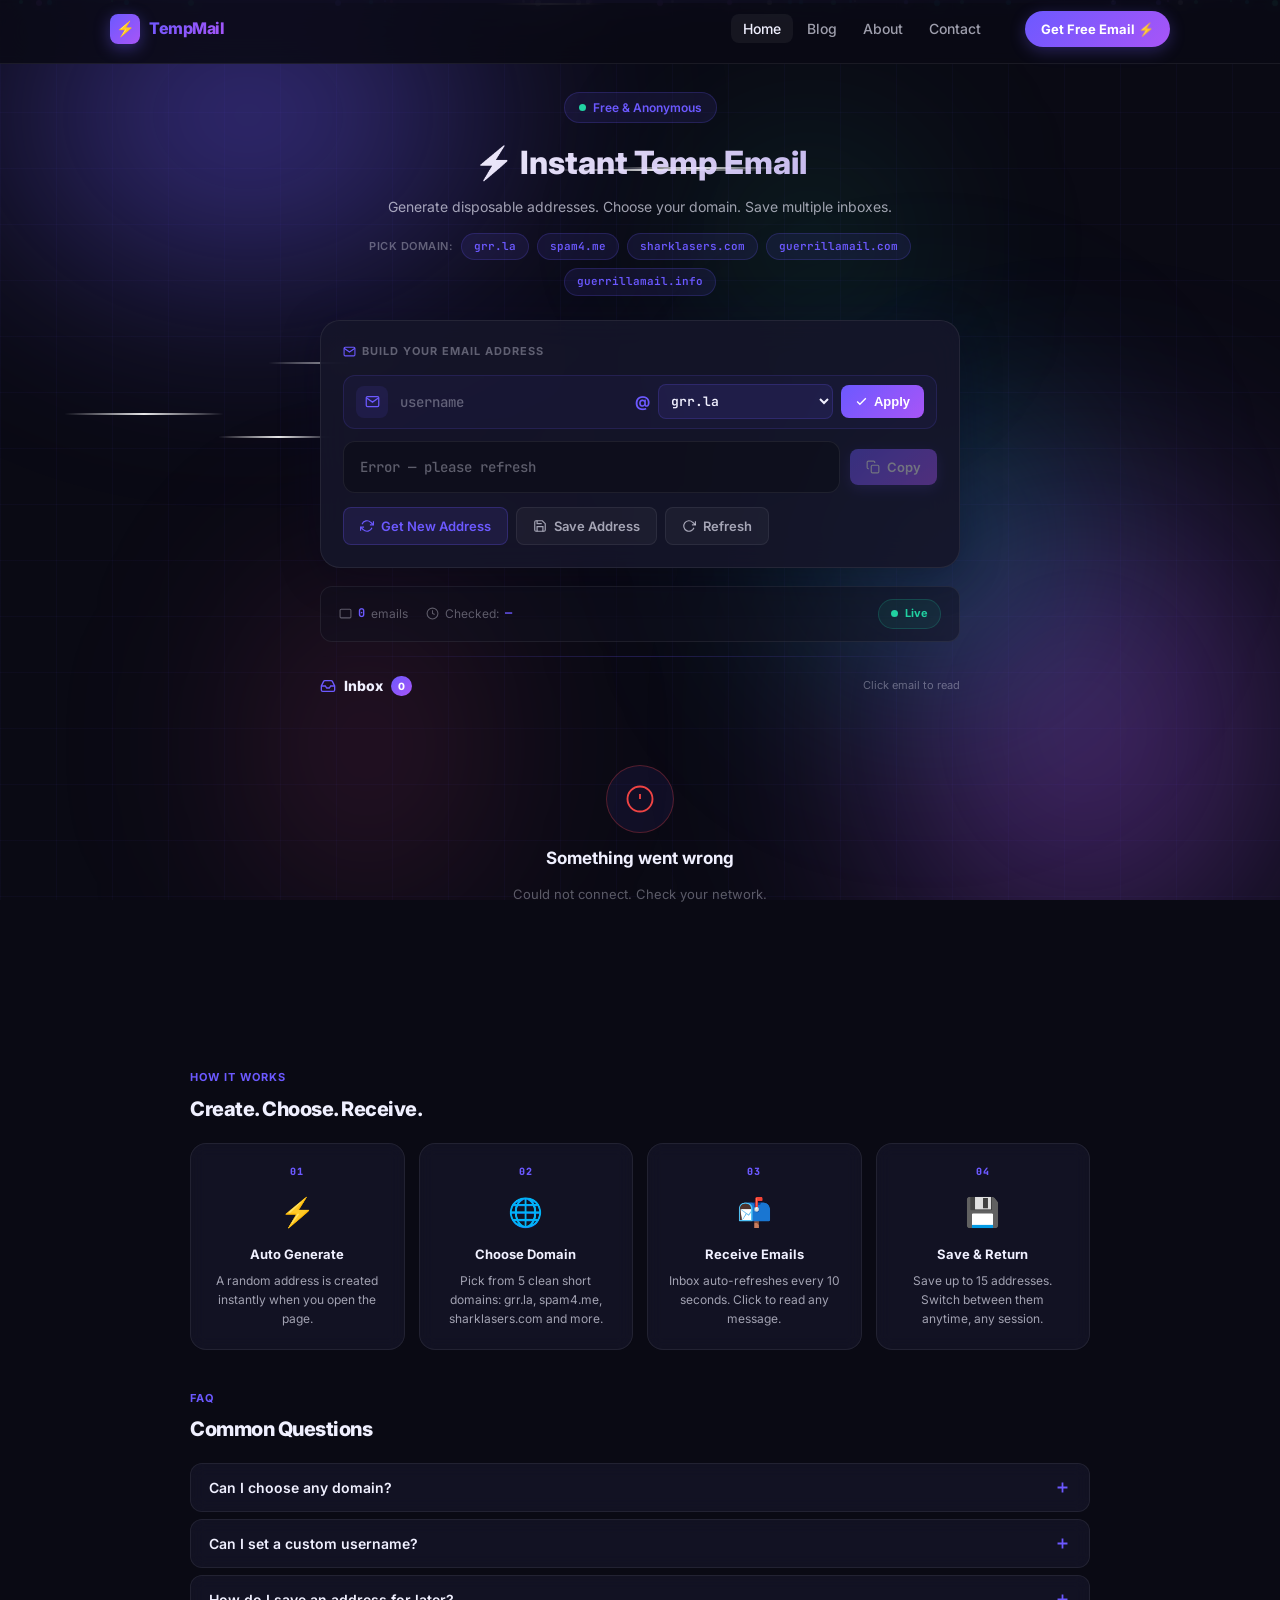
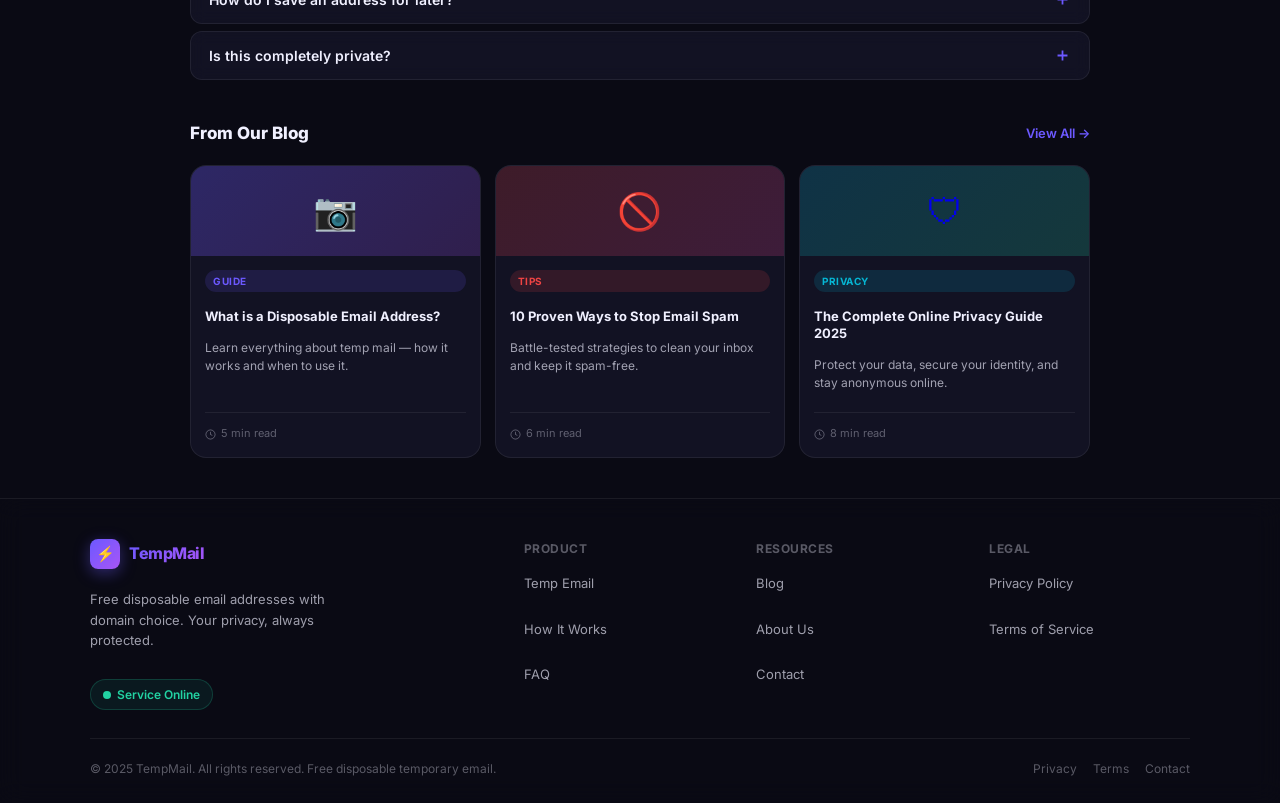
==== commit 589920d5: "Feature: real-time inbox - 3s smart polling with check_email, removed countdown timer" ====
--- a/index.html
+++ b/index.html
@@ -190,12 +190,12 @@
   .status-item { display:flex;align-items:center;gap:6px;color:var(--text-muted); }
   .status-item svg { width:13px;height:13px; }
   .status-item .hi { color:var(--accent);font-weight:700;font-family:'JetBrains Mono',monospace; }
-  .timer-wrap { display:flex;align-items:center;gap:8px; }
-  .timer-ring { width:36px;height:36px;position:relative; }
-  .timer-ring svg { width:36px;height:36px;transform:rotate(-90deg); }
-  .tr { fill:none;stroke:rgba(108,89,255,.15);stroke-width:3; }
-  .tp { fill:none;stroke:var(--accent);stroke-width:3;stroke-dasharray:87.96;stroke-dashoffset:0;stroke-linecap:round;transition:stroke-dashoffset 1s linear; }
-  .timer-num { position:absolute;inset:0;display:flex;align-items:center;justify-content:center;font-size:11px;font-weight:800;font-family:'JetBrains Mono',monospace;color:var(--accent); }
+  /* Live badge */
+  .live-badge { display:flex;align-items:center;gap:7px;background:rgba(34,211,163,.08);border:1px solid rgba(34,211,163,.2);border-radius:100px;padding:5px 12px;font-size:11px;font-weight:700;color:var(--success); }
+  .live-badge .ldot { width:7px;height:7px;background:var(--success);border-radius:50%;animation:pulse-dot 1.5s ease-in-out infinite;flex-shrink:0; }
+  /* New email flash */
+  @keyframes new-flash{0%{background:rgba(34,211,163,.18)}100%{background:transparent}}
+  .inbox-new-flash { animation:new-flash 1.2s ease-out; }
 
   /* INBOX */
   .glow-divider { height:1px;background:linear-gradient(90deg,transparent,rgba(108,89,255,.4),transparent);margin:8px 0 18px;opacity:.6; }
@@ -499,16 +499,9 @@
           Checked: <span id="last-check" class="hi">&mdash;</span>
         </div>
       </div>
-      <div class="timer-wrap">
-        <span style="font-size:11px;color:var(--text-muted)">Next refresh</span>
-        <div class="timer-ring">
-          <svg viewBox="0 0 36 36">
-            <circle class="tr" cx="18" cy="18" r="14"/>
-            <circle class="tp" id="timer-prog" cx="18" cy="18" r="14"/>
-          </svg>
-          <div class="timer-num" id="timer-num">10</div>
-        </div>
-      </div>
+      <div class="live-badge">
+          <span class="ldot"></span> Live
+        </div>
     </div>
 
     <!-- INBOX -->
@@ -635,9 +628,9 @@
   const GAPI = 'https://api.guerrillamail.com/ajax.php';
   const PROXY = 'https://corsproxy.io/?url=';
   const SAVED_KEY = 'tm_saved_v5';
-  const REFRESH_SECS = 10;
-
-  // 5 short clean domains — all share same Guerrilla Mail inbox
+  const POLL_MS = 3000; // real-time: check every 3 seconds
+
+  // 5 short clean domains
   const DOMAINS = [
     { v:'grr.la',             l:'grr.la'            },
     { v:'spam4.me',           l:'spam4.me'          },
@@ -652,8 +645,7 @@
   let currentDomain = 'grr.la';
   let emails = [];
   let emailCount = 0;
-  let countdown = REFRESH_SECS;
-  let timerInterval = null;
+  let pollInterval = null;
 
   /* ===== POPULATE DOMAIN UI ===== */
   function populateDomainUI() {
@@ -746,7 +738,7 @@
       const user=(d.email_addr||'').split('@')[0]||'user';
       setEmailDisplay(user, currentDomain);
       await fetchEmails(false);
-      startTimer(); renderSaved();
+      startPolling(); renderSaved();
     }catch{
       el.textContent='Error \u2014 please refresh'; el.classList.add('dim');
       document.getElementById('inbox-list').innerHTML=buildError('Could not connect. Check your network.');
@@ -764,7 +756,7 @@
       setTimeout(()=>inp.style.outline='',1500);
       return;
     }
-    clearInterval(timerInterval);
+    clearInterval(pollInterval);
     emails=[]; emailCount=0;
     try{
       const d=await gFetch({f:'set_email_user',email_user:user,lang:'en'});
@@ -772,7 +764,7 @@
     }catch{}
     setEmailDisplay(user,domain);
     await fetchEmails(false);
-    startTimer(); renderSaved();
+    startPolling(); renderSaved();
     window.scrollTo({top:0,behavior:'smooth'});
   }
 
@@ -793,7 +785,7 @@
   /* ===== SWITCH SAVED ===== */
   async function switchTo(email,tok){
     if(email===currentEmail)return;
-    clearInterval(timerInterval);
+    clearInterval(pollInterval);
     emails=[]; emailCount=0;
     sessionToken=tok||'';
     const parts=email.split('@');
@@ -801,11 +793,33 @@
     document.getElementById('inbox-list').innerHTML=buildSpinner();
     try{await gFetch({f:'set_email_user',email_user:parts[0]||email,lang:'en'});}catch{}
     await fetchEmails(false);
-    startTimer(); renderSaved();
+    startPolling(); renderSaved();
     window.scrollTo({top:0,behavior:'smooth'});
   }
 
-  /* ===== FETCH INBOX ===== */
+  /* ===== REAL-TIME POLLING ===== */
+  // Uses check_email (lightweight) to detect new mail first.
+  // Only calls get_email_list when count changes — very efficient.
+  async function checkForNew(){
+    try{
+      const d=await gFetch({f:'check_email',seq:emailCount});
+      sessionToken=d.sid_token||sessionToken;
+      const newCount=parseInt(d.count)||0;
+      if(newCount!==emailCount){
+        await fetchEmails(true);
+        // Flash inbox to signal new mail
+        const inbox=document.getElementById('inbox-list');
+        inbox.classList.remove('inbox-new-flash');
+        void inbox.offsetWidth; // reflow
+        inbox.classList.add('inbox-new-flash');
+      }
+    }catch{ /* silent — will retry next tick */ }
+  }
+
+  function startPolling(){
+    clearInterval(pollInterval);
+    pollInterval=setInterval(checkForNew, POLL_MS);
+  }
   async function fetchEmails(silent){
     if(!silent)document.getElementById('refresh-icon').classList.add('spin-icon');
     try{
@@ -886,17 +900,7 @@
     setTimeout(()=>toast.classList.remove('show'),2500);
   }
 
-  /* ===== TIMER ===== */
-  const CIRC=2*Math.PI*14;
-  function startTimer(){
-    clearInterval(timerInterval);
-    countdown=REFRESH_SECS; updateTimer();
-    timerInterval=setInterval(()=>{countdown--;updateTimer();if(countdown<=0){countdown=REFRESH_SECS;fetchEmails(true);}},1000);
-  }
-  function updateTimer(){
-    document.getElementById('timer-num').textContent=countdown;
-    document.getElementById('timer-prog').style.strokeDashoffset=CIRC*(1-countdown/REFRESH_SECS);
-  }
+  /* ===== TIMER (removed — now real-time polling) ===== */
   function updateStatus(){
     document.getElementById('email-count').textContent=emailCount;
     document.getElementById('last-check').textContent=new Date().toLocaleTimeString([],{hour:'2-digit',minute:'2-digit',second:'2-digit'});
@@ -928,11 +932,11 @@
   });
   document.getElementById('new-addr-btn').addEventListener('click',()=>{
     if(currentEmail)saveAddress(currentEmail,sessionToken);
-    clearInterval(timerInterval);
+    clearInterval(pollInterval);
     emails=[]; emailCount=0; sessionToken=''; currentEmail=''; currentUser='';
     initEmail();
   });
-  document.getElementById('refresh-btn').addEventListener('click',()=>{countdown=REFRESH_SECS;fetchEmails(false);});
+  document.getElementById('refresh-btn').addEventListener('click',()=>{fetchEmails(false);});
   document.getElementById('clear-all-btn').addEventListener('click',clearAll);
   document.getElementById('modal-close').addEventListener('click',closeModal);
   document.getElementById('modal-close-btn').addEventListener('click',closeModal);
